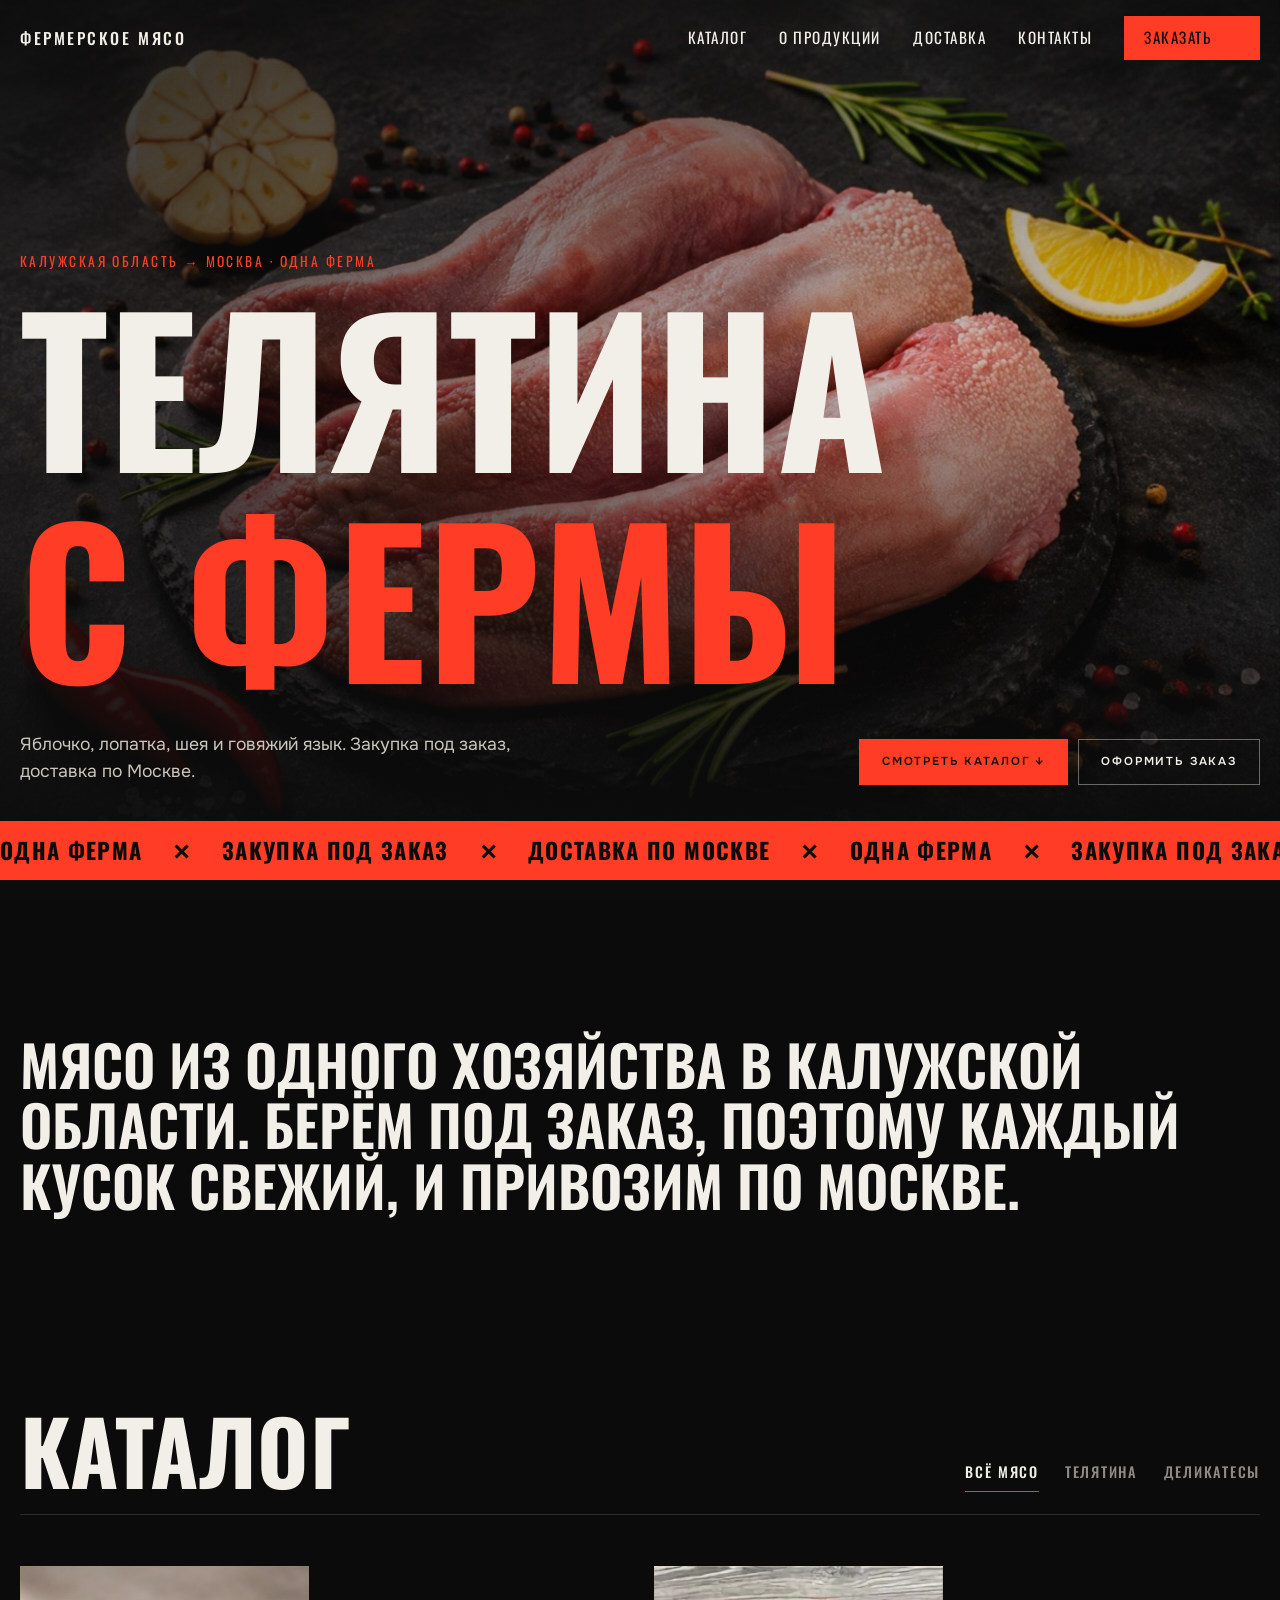
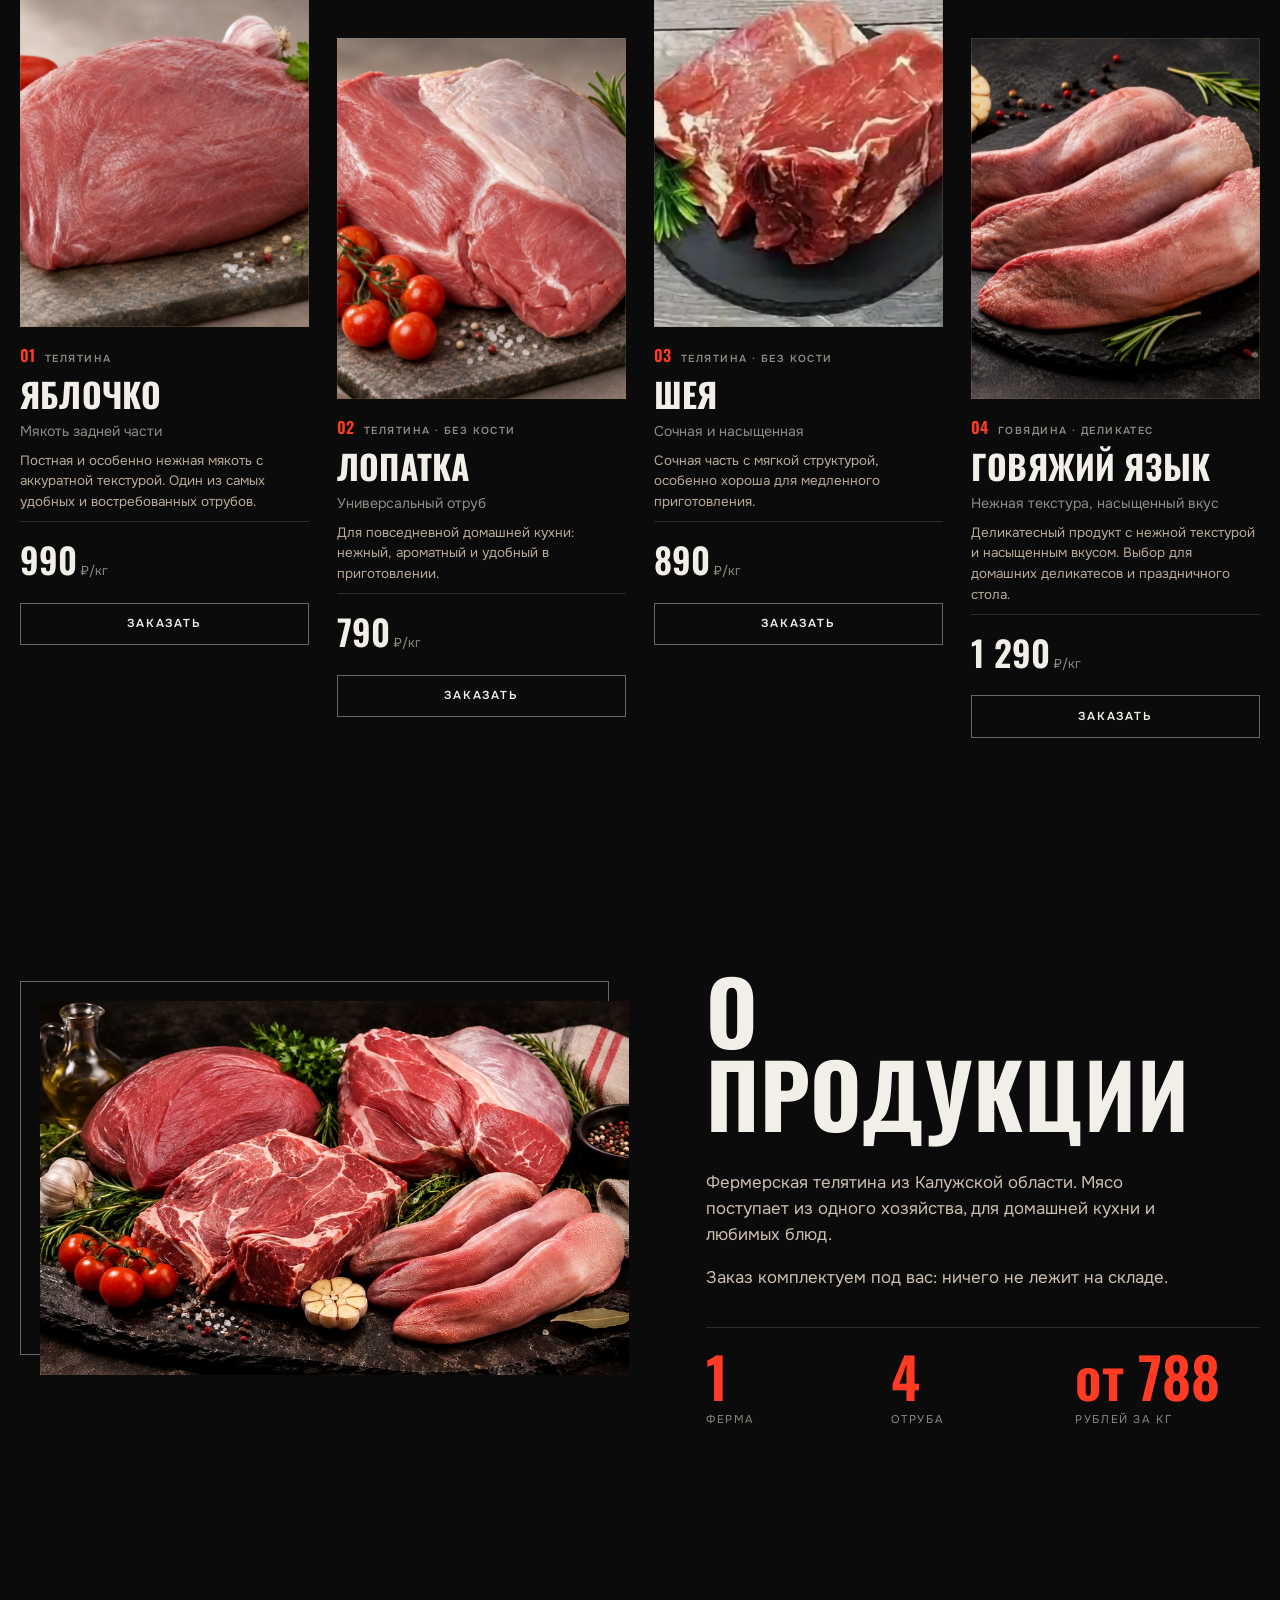
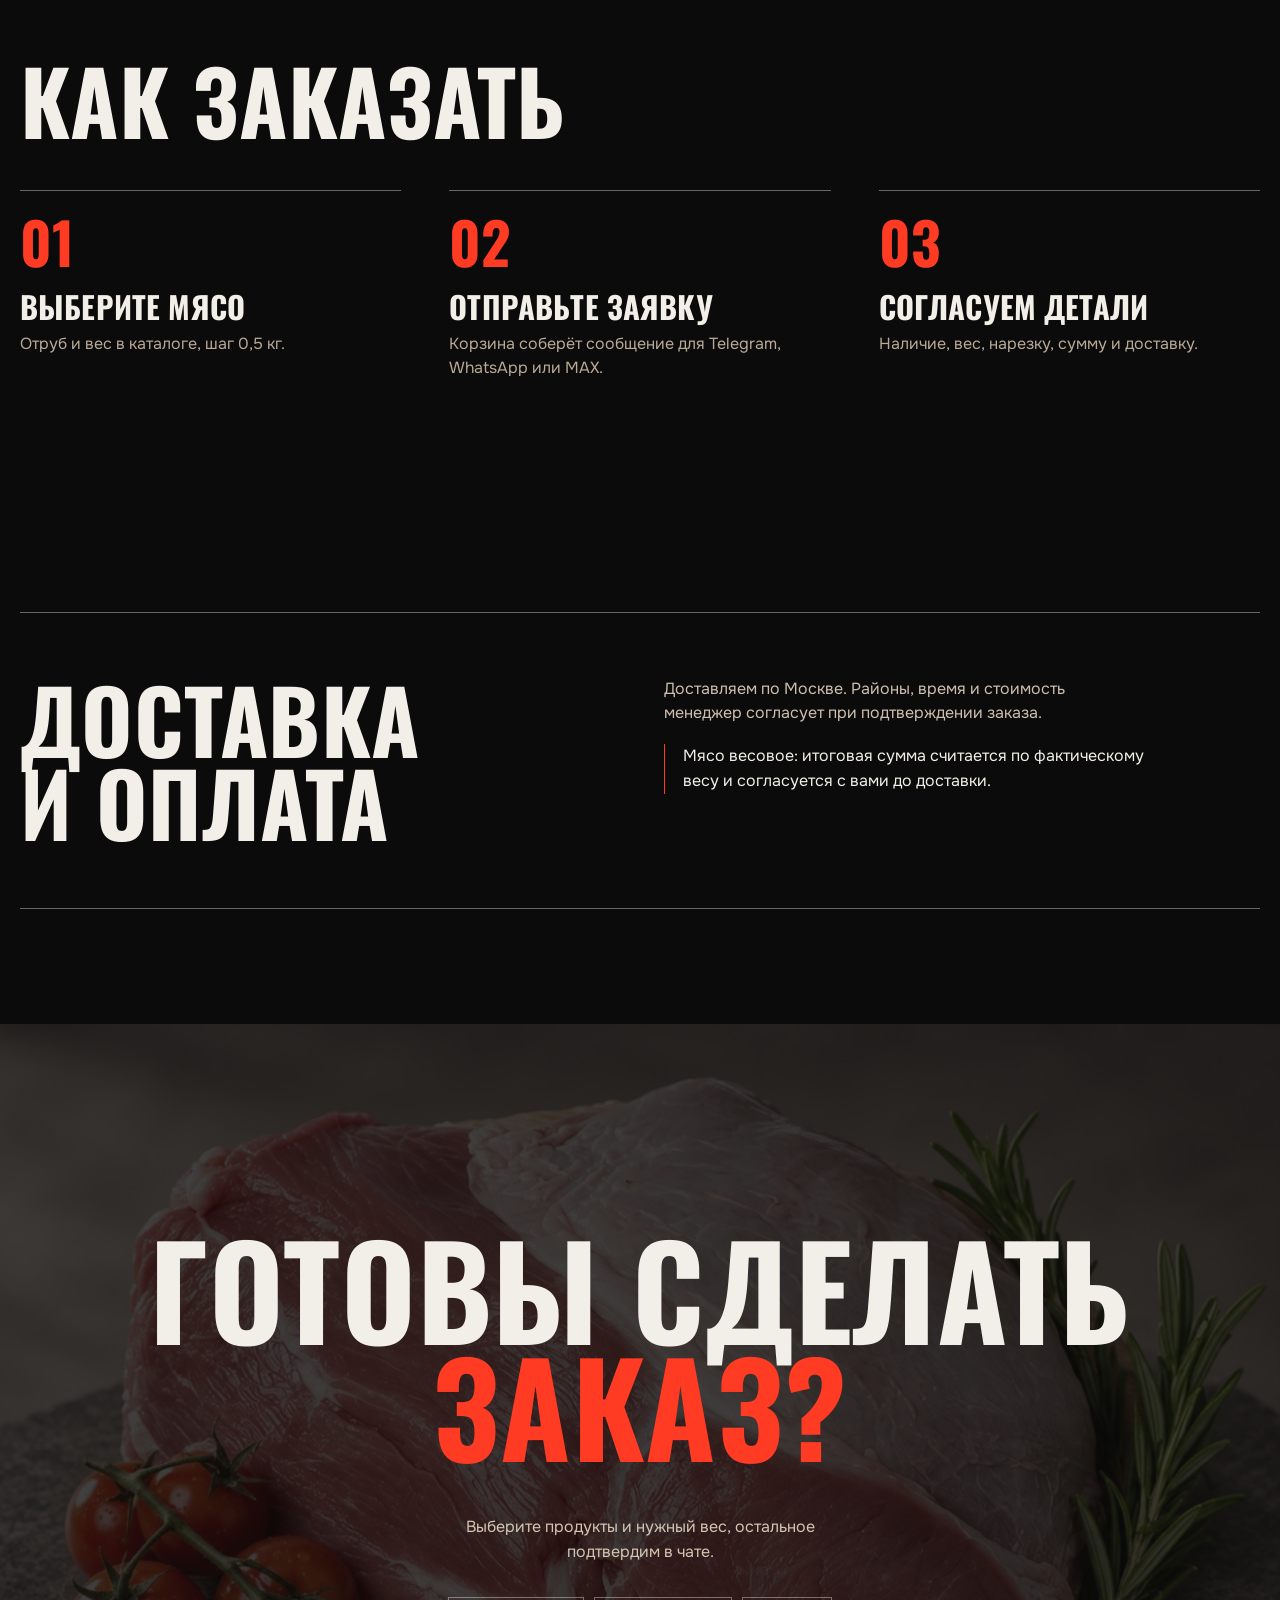
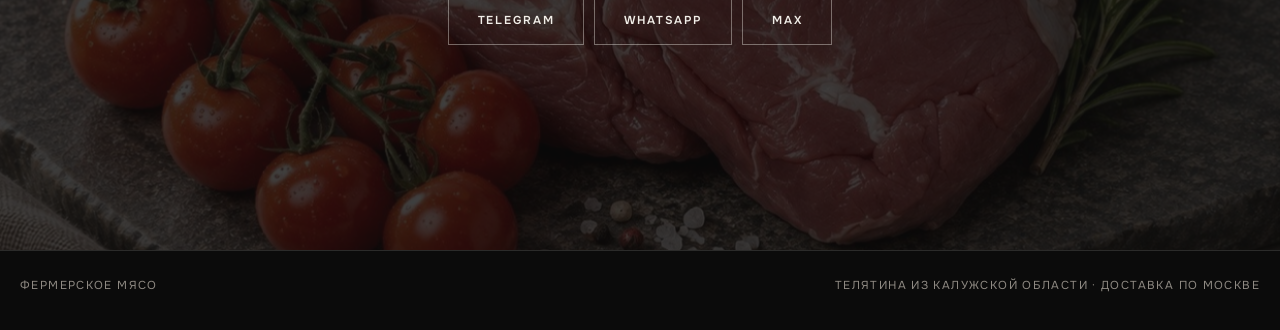
==== index.html @ eeb2ace5 "Сайт фермерской телятины: каталог, корзина, заказ в мессенджеры" ====
<!doctype html>
<html lang="ru">
<head>
<meta charset="utf-8">
<meta name="viewport" content="width=device-width,initial-scale=1,viewport-fit=cover">
<title>Фермерская телятина</title>
<meta name="description" content="Фермерская телятина из Калужской области с доставкой по Москве. Заказ в Telegram, WhatsApp и MAX.">
<link rel="preconnect" href="https://fonts.googleapis.com"><link rel="preconnect" href="https://fonts.gstatic.com" crossorigin>
<link href="https://fonts.googleapis.com/css2?family=Oswald:wght@500;600;700&family=Onest:wght@400;500;600&display=swap" rel="stylesheet">
<link rel="stylesheet" href="shop.css">
<link rel="stylesheet" href="p.css">
</head>
<body>
<header class="head"><div class="wrap head__in">
  <a href="#top" class="logo">Фермерское мясо</a>
  <nav class="nav"><a href="#catalog">Каталог</a><a href="#about">О продукции</a><a href="#delivery">Доставка</a><a href="#contacts">Контакты</a></nav>
  <button class="head__cta" data-open-cart>Заказать <span data-count>0</span></button>
  <button class="burger" data-burger aria-label="Меню"><i></i><i></i></button>
</div></header>

<main id="top">
<section class="hero">
  <div class="hero__bg"><img data-par=".12" src="img/yazyk.jpg" alt=""></div>
  <div class="wrap hero__in">
    <p class="kicker" data-reveal>Калужская область → Москва · Одна ферма</p>
    <h1><span class="l"><i>Телятина</i></span><span class="l red"><i>с фермы</i></span></h1>
    <div class="hero__row">
      <p class="lead" data-reveal style="--d:500ms">Яблочко, лопатка, шея и говяжий язык. Закупка под заказ, доставка по Москве.</p>
      <div class="hero__btns" data-reveal style="--d:650ms">
        <a class="btn" href="#catalog">Смотреть каталог ↓</a>
        <button class="btn btn--ghost" data-open-cart>Оформить заказ</button>
      </div>
    </div>
  </div>
  <div class="mq" aria-hidden="true"><div>
    <span>Одна ферма</span><span>✕</span><span>Закупка под заказ</span><span>✕</span><span>Доставка по Москве</span><span>✕</span>
    <span>Одна ферма</span><span>✕</span><span>Закупка под заказ</span><span>✕</span><span>Доставка по Москве</span><span>✕</span>
  </div></div>
</section>

<section class="intro"><div class="wrap">
  <p class="scrub">Мясо из одного хозяйства в Калужской области. Берём под заказ, поэтому каждый кусок свежий, и привозим по Москве.</p>
</div></section>

<section class="sec" id="catalog"><div class="wrap">
  <div class="sec__head" data-reveal><h2>Каталог</h2><div class="chips" id="filters"></div></div>
  <div class="grid" id="grid"></div>
</div></section>

<section class="sec about" id="about"><div class="wrap about__in">
  <figure class="about__img" data-reveal><img src="img/hero.jpg" alt="Яблочко, лопатка, шея и говяжий язык"></figure>
  <div class="about__txt" data-reveal style="--d:150ms">
    <h2>О продукции</h2>
    <p>Фермерская телятина из Калужской области. Мясо поступает из одного хозяйства, для домашней кухни и любимых блюд.</p>
    <p>Заказ комплектуем под вас: ничего не лежит на складе.</p>
    <ul class="facts">
      <li><b data-count-to="1">0</b>ферма</li>
      <li><b data-count-to="4">0</b>отруба</li>
      <li><b>от <i data-count-to="790">0</i></b>рублей за кг</li>
    </ul>
  </div>
</div></section>

<section class="sec" id="how"><div class="wrap">
  <h2 data-reveal>Как заказать</h2>
  <ol class="steps">
    <li data-reveal><b>01</b><h3>Выберите мясо</h3><p>Отруб и вес в каталоге, шаг 0,5 кг.</p></li>
    <li data-reveal style="--d:120ms"><b>02</b><h3>Отправьте заявку</h3><p>Корзина соберёт сообщение для Telegram, WhatsApp или MAX.</p></li>
    <li data-reveal style="--d:240ms"><b>03</b><h3>Согласуем детали</h3><p>Наличие, вес, нарезку, сумму и доставку.</p></li>
  </ol>
</div></section>

<section class="sec" id="delivery"><div class="wrap deliv" data-reveal>
  <h2>Доставка<br>и оплата</h2>
  <div>
    <p>Доставляем по Москве. Районы, время и стоимость менеджер согласует при подтверждении заказа.</p>
    <p class="deliv__note">Мясо весовое: итоговая сумма считается по фактическому весу и согласуется с вами до доставки.</p>
  </div>
</div></section>

<section class="cta" id="contacts">
  <div class="cta__bg"><img data-par=".08" src="img/lopatka.jpg" alt=""></div>
  <div class="wrap cta__in" data-reveal>
    <h2>Готовы сделать<br><em>заказ?</em></h2>
    <p>Выберите продукты и нужный вес, остальное подтвердим в чате.</p>
    <div class="cta__btns">
      <a class="send__b" data-link="tg" target="_blank" rel="noopener">Telegram</a>
      <a class="send__b" data-link="wa" target="_blank" rel="noopener">WhatsApp</a>
      <a class="send__b" data-link="max" target="_blank" rel="noopener">MAX</a>
    </div>
  </div>
</section>
</main>
<footer class="foot"><div class="wrap"><span>Фермерское мясо</span><span>Телятина из Калужской области · Доставка по Москве</span></div></footer>
<script src="shop.js"></script>
<script>
// слова текста вступления проявляются по мере прокрутки
const sc = document.querySelector('.scrub');
sc.innerHTML = sc.textContent.trim().split(/\s+/).map(w => `<span>${w}</span>`).join(' ');
const ws = [...sc.children];
function scrub() {
  const r = sc.getBoundingClientRect();
  const p = Math.min(1, Math.max(0, (innerHeight * .9 - r.top) / (r.height + innerHeight * .4)));
  ws.forEach((w, i) => w.style.opacity = (.25 + .75 * Math.min(1, Math.max(0, p * ws.length * 1.2 - i))).toFixed(2));
}
addEventListener('scroll', scrub, { passive: true }); scrub();
</script>
</body>
</html>
---- shop.css ----
/* Базовые стили: сброс, кнопки, корзина, окно фото, анимации появления. Цвета и формы задают варианты через переменные. */
*{box-sizing:border-box;margin:0;padding:0}
html{scroll-behavior:smooth;scroll-padding-top:84px;-webkit-text-size-adjust:100%}
body{background:var(--bg);color:var(--ink);font:400 16px/1.55 var(--font-b);-webkit-font-smoothing:antialiased;overflow-x:hidden}
body.lock{overflow:hidden}
img{display:block;max-width:100%}
a{color:inherit;text-decoration:none}
button{font:inherit;color:inherit;cursor:pointer;border:0;background:none}
ul,ol{list-style:none}
.wrap{width:min(1200px,100% - 32px);margin-inline:auto}

.btn{display:inline-flex;align-items:center;justify-content:center;gap:.6em;padding:.95em 1.5em;border-radius:var(--r-btn);background:var(--accent);color:var(--accent-ink);font-weight:700;letter-spacing:.01em;transition:transform .25s,box-shadow .3s,filter .25s}
.btn:hover{transform:translateY(-2px);box-shadow:0 10px 30px -8px var(--accent)}
.btn:active{transform:scale(.97)}
.btn--ghost{background:transparent;color:var(--ink);box-shadow:inset 0 0 0 1.5px var(--line-strong)}
.btn--ghost:hover{box-shadow:inset 0 0 0 1.5px var(--ink)}
.btn.bump{animation:bump .5s}
@keyframes bump{40%{transform:scale(1.12)}}
.x{width:40px;height:40px;border-radius:50%;background:var(--card);display:grid;place-items:center;transition:transform .3s}
.x:hover{transform:rotate(90deg)}

/* появление при прокрутке */
.js [data-reveal]{opacity:0;transform:translateY(32px);transition:opacity .9s cubic-bezier(.2,.7,.2,1) var(--d,0ms),transform .9s cubic-bezier(.2,.7,.2,1) var(--d,0ms)}
.js [data-reveal].in{opacity:1;transform:none}
[data-par]{transform:translate3d(0,var(--py,0),0);will-change:transform}

/* фильтры */
.chips{display:flex;gap:8px;flex-wrap:wrap}
.chip{padding:.6em 1.2em;border-radius:var(--r-btn);box-shadow:inset 0 0 0 1.5px var(--line-strong);font-weight:600;font-size:.92rem;transition:all .25s}
.chip:hover{box-shadow:inset 0 0 0 1.5px var(--ink)}
.chip.on{background:var(--ink);color:var(--bg);box-shadow:none}

/* карточка (общая основа) */
.card__img{display:block;position:relative;width:100%;overflow:hidden;perspective:800px}
.card__img img{width:100%;height:100%;object-fit:cover;aspect-ratio:1/1;transform:rotateX(var(--rx,0)) rotateY(var(--ry,0)) scale(1.001);transition:transform .5s cubic-bezier(.2,.7,.2,1)}
.card__img:hover img{transform:rotateX(var(--rx,0)) rotateY(var(--ry,0)) scale(1.07)}
.card__zoom{position:absolute;right:10px;bottom:10px;width:34px;height:34px;border-radius:50%;background:var(--bg);color:var(--ink);display:grid;place-items:center;font-style:normal;font-weight:700;opacity:0;transform:scale(.6);transition:all .3s}
.card__img:hover .card__zoom{opacity:1;transform:none}
@media(hover:none){.card__zoom{opacity:1;transform:none;width:30px;height:30px}}
.card__tag{font-size:.74rem;letter-spacing:.08em;text-transform:uppercase;color:var(--muted);font-weight:600}
.card__name{font-family:var(--font-d);line-height:1.1}
.card__sub{color:var(--muted);font-size:.92rem}
.card__foot{display:flex;align-items:center;justify-content:space-between;gap:8px;flex-wrap:wrap}
.card__price b{font-family:var(--font-d);font-size:1.7rem;font-weight:700}
.card__stock{font-size:.72rem;font-weight:700;padding:.3em .7em;border-radius:99px;background:var(--chip);color:var(--chip-ink);white-space:nowrap}
.card__act .btn{width:100%}
.uses{display:grid;grid-template-columns:1fr 1fr;gap:8px}
.uses li{padding:.7em .8em;border-radius:12px;background:var(--card);font-size:.85rem;line-height:1.3;box-shadow:inset 0 0 0 1px var(--line)}

/* степпер веса */
.step{display:inline-flex;align-items:center;justify-content:space-between;gap:6px;border-radius:var(--r-btn);background:var(--accent);color:var(--accent-ink);padding:4px;min-width:140px}
.card__act .step{display:flex;width:100%}
.step button{width:40px;height:40px;border-radius:50%;background:rgba(255,255,255,.18);font-size:1.3rem;font-weight:700;line-height:1;transition:transform .2s}
.step button:hover{transform:scale(1.1)}
.step span{font-weight:700;padding:0 6px;font-variant-numeric:tabular-nums;white-space:nowrap}

/* плавающая кнопка на телефоне */
.bar{position:fixed;left:0;right:0;bottom:0;z-index:40;padding:10px 16px calc(10px + env(safe-area-inset-bottom));transform:translateY(120%);transition:transform .5s cubic-bezier(.2,.7,.2,1);pointer-events:none;display:none}
.bar .btn{width:100%;justify-content:space-between;box-shadow:0 14px 40px -10px rgba(0,0,0,.5);pointer-events:auto}
.bar em{font-style:normal;opacity:.85}
.bar em[hidden]{display:none}
.bar .btn:has(em[hidden]){justify-content:center}
@media(max-width:820px){.bar{display:block;transform:none}body{padding-bottom:84px}}

/* корзина */
.drawer{position:fixed;inset:0;z-index:90;visibility:hidden}
.drawer.open{visibility:visible}
.drawer__bg,.lb__bg{position:absolute;inset:0;background:rgba(10,6,4,.6);backdrop-filter:blur(6px);opacity:0;transition:opacity .4s}
.open>.drawer__bg,.open>.lb__bg{opacity:1}
.drawer__panel{position:absolute;right:0;top:0;bottom:0;width:min(440px,100%);background:var(--panel);color:var(--panel-ink);display:flex;flex-direction:column;transform:translateX(100%);transition:transform .5s cubic-bezier(.2,.8,.2,1)}
.drawer.open .drawer__panel{transform:none}
.drawer__head{display:flex;justify-content:space-between;align-items:center;padding:20px 20px 12px}
.drawer__head h3{font-family:var(--font-d);font-size:1.5rem}
.drawer__list{flex:1;overflow:auto;padding:4px 20px;display:flex;flex-direction:column;gap:12px}
.drawer__empty{color:var(--muted);padding:24px 0}
.line{display:flex;align-items:center;gap:12px;padding:10px;border-radius:16px;background:var(--card)}
.line img{width:54px;height:54px;border-radius:12px;object-fit:cover}
.line__t{flex:1;min-width:0}.line__t b{display:block}.line__t small{color:var(--muted);font-size:.78rem}
.line .step{min-width:0;padding:3px}.line .step button{width:30px;height:30px;font-size:1.1rem}
.drawer__foot{padding:16px 20px calc(18px + env(safe-area-inset-bottom));display:grid;gap:10px;border-top:1px solid var(--line)}
.drawer__sum{display:flex;justify-content:space-between;align-items:baseline}
.drawer__sum b{font-family:var(--font-d);font-size:1.6rem}
.note{font-size:.78rem;color:var(--muted);line-height:1.4}
.drawer input,.drawer textarea{width:100%;padding:.8em 1em;border-radius:12px;border:1.5px solid var(--line-strong);background:transparent;color:inherit;font:inherit;resize:none}
.drawer input:focus,.drawer textarea:focus{outline:0;border-color:var(--accent)}
.send{display:grid;grid-template-columns:repeat(3,1fr);gap:8px}
.send__b{padding:.85em .4em;border-radius:14px;font-weight:700;color:#fff;transition:transform .2s,opacity .2s}
.send__b:hover:not(:disabled){transform:translateY(-2px)}
.send__b:disabled{opacity:.35;cursor:not-allowed}
.send__tg{background:#2a9bd8}.send__wa{background:#22b455}.send__mx{background:linear-gradient(120deg,#4a5cff,#a23cff)}
@media(max-width:820px){
  .drawer__panel{top:auto;width:100%;max-height:92dvh;border-radius:24px 24px 0 0;transform:translateY(100%)}
  .drawer.open .drawer__panel{transform:none}
}

/* окно с фото и описанием */
.lb{position:fixed;inset:0;z-index:95;visibility:hidden;display:grid;place-items:center;padding:16px}
.lb.open{visibility:visible}
.lb__box{position:relative;width:min(900px,100%);max-height:94dvh;overflow:auto;background:var(--panel);color:var(--panel-ink);border-radius:var(--r-card);display:grid;grid-template-columns:1.1fr 1fr;transform:translateY(30px) scale(.96);opacity:0;transition:all .5s cubic-bezier(.2,.8,.2,1)}
.lb.open .lb__box{transform:none;opacity:1}
.lb__box>img{width:100%;height:100%;object-fit:cover;min-height:280px}
.lb__info{padding:28px;display:grid;gap:12px;align-content:start}
.lb__info .card__name{font-size:2rem}
.lb__h{font-weight:700;margin-top:4px}
.lb__x{position:absolute;right:12px;top:12px;z-index:2;background:var(--panel)}
@media(max-width:720px){.lb{align-items:end;padding:0}.lb__box{grid-template-columns:1fr;border-radius:24px 24px 0 0;max-height:92dvh}.lb__box>img{height:240px}.lb__info{padding:20px}}

/* полёт в корзину и подсказка */
.fly{position:fixed;z-index:99;width:48px;height:48px;border-radius:50%;background:var(--accent);pointer-events:none;box-shadow:0 0 0 6px color-mix(in srgb,var(--accent) 30%,transparent)}
.toast{position:fixed;left:50%;bottom:90px;z-index:99;transform:translate(-50%,30px);background:var(--ink);color:var(--bg);padding:.8em 1.2em;border-radius:14px;font-size:.9rem;opacity:0;pointer-events:none;transition:all .4s;max-width:calc(100% - 32px);text-align:center}
.toast.on{opacity:1;transform:translate(-50%,0)}

/* счётчик в шапке */
[data-count]{min-width:1.5em;height:1.5em;padding:0 .35em;border-radius:99px;background:var(--accent);color:var(--accent-ink);display:inline-grid;place-items:center;font-size:.75rem;font-weight:700;transform:scale(0);transition:transform .35s cubic-bezier(.3,1.6,.5,1)}
[data-count].has{transform:scale(1)}

@media(prefers-reduced-motion:reduce){*{animation:none!important;transition-duration:.01ms!important}.js [data-reveal]{opacity:1;transform:none}html{scroll-behavior:auto}}

.card__n{display:none}
---- p.css ----
/* Бутик-мясная: глубокий бордо, кость, латунные линии. Острые углы, тонкие линии, крупная антиква. */
/* Плакатный бутик: тёмный, огненно-красный акцент, Oswald, тонкие линии, острые углы. */
:root{
  --bg:#0b0b0b;--bg2:#151515;--ink:#f2efe9;--muted:#8f8a83;--gold:#ff3b24;
  --accent:#ff3b24;--accent-ink:#0b0b0b;--card:#151515;
  --line:rgba(242,239,233,.14);--line-strong:rgba(242,239,233,.4);
  --chip:transparent;--chip-ink:#ff3b24;--panel:#121212;--panel-ink:#f2efe9;
  --font-d:'Oswald','Impact',sans-serif;--font-b:'Onest',system-ui,sans-serif;
  --r-btn:0;--r-card:0;
}
body{font-weight:400}
body::after{content:"";position:fixed;inset:0;z-index:60;pointer-events:none;opacity:.07;mix-blend-mode:overlay;background-image:url("data:image/svg+xml,%3Csvg xmlns='http://www.w3.org/2000/svg' width='180' height='180'%3E%3Cfilter id='n'%3E%3CfeTurbulence type='fractalNoise' baseFrequency='.85' numOctaves='2' stitchTiles='stitch'/%3E%3C/filter%3E%3Crect width='180' height='180' filter='url(%23n)'/%3E%3C/svg%3E")}
h1,h2,h3{font-family:var(--font-d);font-weight:700;line-height:.95;letter-spacing:.005em;text-transform:uppercase;text-wrap:balance}
h2{font-size:clamp(2.6rem,7vw,5.5rem);margin-bottom:.4em}
h2 em{font-style:normal;color:var(--accent)}
.wrap{width:min(1240px,100% - 40px)}

.btn{border-radius:0;text-transform:uppercase;letter-spacing:.16em;font-size:.72rem;font-weight:600;padding:1.25em 2em;transition:background .35s,color .35s,box-shadow .35s}
.btn:hover{transform:none;box-shadow:none;background:var(--ink)}
.btn--ghost{color:var(--ink);box-shadow:inset 0 0 0 1px var(--line-strong)}
.btn--ghost:hover{background:var(--ink);color:var(--bg);box-shadow:inset 0 0 0 1px var(--ink)}

/* шапка */
.head{position:fixed;top:0;left:0;right:0;z-index:50;transition:background .4s,border-color .4s;border-bottom:1px solid transparent}
.scrolled .head{background:rgba(11,11,11,.86);backdrop-filter:blur(14px);border-color:var(--line)}
.head__in{display:flex;align-items:center;gap:32px;height:76px}
.logo{font-family:var(--font-d);font-size:1rem;font-weight:500;letter-spacing:.16em;text-transform:uppercase;margin-right:auto}
.nav{display:flex;gap:32px;font-family:var(--font-d);font-size:.95rem;text-transform:uppercase;letter-spacing:.1em}
.nav a{transition:color .25s}.nav a:hover{color:var(--accent)}
.head__cta{font-family:var(--font-d);font-size:.95rem;text-transform:uppercase;letter-spacing:.1em;padding:.7em 1.3em;background:var(--accent);color:var(--accent-ink);display:flex;gap:10px;align-items:center}
.head__cta [data-count]{background:var(--accent-ink);color:var(--ink)}
.burger{display:none;width:44px;height:44px;position:relative}
.burger i{position:absolute;left:10px;right:10px;height:1px;background:var(--ink);transition:.35s}
.burger i:first-child{top:18px}.burger i:last-child{top:26px}
.menu .burger i:first-child{top:22px;transform:rotate(45deg)}.menu .burger i:last-child{top:22px;transform:rotate(-45deg)}

/* первый экран */
.hero{position:relative;min-height:min(100svh,880px);display:flex;flex-direction:column;justify-content:flex-end;overflow:hidden;padding-top:90px}
.hero__bg{position:absolute;inset:0}
.hero__bg img{width:100%;height:100%;object-fit:cover;filter:saturate(1.12) contrast(1.05);animation:zoom 22s ease-in-out infinite alternate}
@keyframes zoom{to{transform:scale(1.1)}}
.hero__bg::after{content:"";position:absolute;inset:0;background:linear-gradient(180deg,rgba(11,11,11,.6),rgba(11,11,11,.2) 40%,#0b0b0b 98%),linear-gradient(90deg,rgba(11,11,11,.7),transparent 70%)}
.hero__in{position:relative;padding-bottom:36px}
.kicker{font-family:var(--font-d);text-transform:uppercase;letter-spacing:.18em;font-size:.85rem;color:var(--accent);margin-bottom:10px}
.hero h1{font-size:clamp(3.8rem,15.5vw,13.5rem);line-height:.88;margin-bottom:.14em}
.l{display:block;overflow:hidden;line-height:1.02;padding-bottom:.04em}
.l i{display:block;font-style:normal;transform:translateY(105%);animation:up 1.1s cubic-bezier(.2,.8,.1,1) .2s forwards}
.l.red{color:var(--accent)}.l.red i{animation-delay:.38s}
@keyframes up{to{transform:none}}
.hero__row{display:flex;justify-content:space-between;align-items:flex-end;gap:24px;flex-wrap:wrap}
.hero__row .lead{margin:0;color:#c9c4bb;font-size:1.1rem;max-width:30em}
.hero__btns{display:flex;gap:10px;flex-wrap:wrap}
.mq{position:relative;overflow:hidden;background:var(--accent);color:#0b0b0b;padding:12px 0}
.mq div{display:flex;gap:30px;width:max-content;animation:mq 22s linear infinite;font-family:var(--font-d);font-weight:700;font-size:1.4rem;letter-spacing:.06em;text-transform:uppercase;white-space:nowrap}
@keyframes mq{to{transform:translateX(-50%)}}

/* вступление */
.intro{padding:clamp(80px,12vw,170px) 0 clamp(40px,6vw,80px)}
.scrub{font-family:var(--font-d);font-weight:600;text-transform:uppercase;font-size:clamp(1.8rem,4.4vw,3.8rem);line-height:1.08;max-width:22em;text-wrap:balance}
.scrub span{transition:opacity .25s}

.sec{padding:clamp(60px,9vw,130px) 0}
.sec__head{display:flex;justify-content:space-between;align-items:end;gap:16px;flex-wrap:wrap;padding-bottom:22px;margin-bottom:clamp(28px,4vw,56px);border-bottom:1px solid var(--line)}
.sec__head h2{margin:0}
.chips{gap:0}
.chip{box-shadow:none;border-radius:0;padding:.5em 0;margin-left:26px;font-family:var(--font-d);font-size:.9rem;text-transform:uppercase;letter-spacing:.12em;font-weight:500;color:var(--muted);border-bottom:1px solid transparent}
.chip:hover{box-shadow:none;color:var(--ink)}
.chip.on{background:none;color:var(--ink);border-bottom-color:var(--gold)}

/* каталог */
.grid{display:grid;grid-template-columns:repeat(2,1fr);gap:28px 14px}
.card{background:none;display:flex;flex-direction:column}
.card:nth-child(even){margin-top:36px}
.card__img{aspect-ratio:4/5;background:var(--bg2)}
.card__img img{aspect-ratio:auto;height:100%;filter:saturate(.92) contrast(1.04);transition:transform 1.4s cubic-bezier(.2,.7,.2,1)}
.card__img:hover img{transform:scale(1.06)}
.card__img::after{content:"";position:absolute;inset:0;box-shadow:inset 0 0 0 1px rgba(183,154,104,.18);pointer-events:none}
.js .card[data-reveal] .card__img{clip-path:inset(0 0 100% 0);transition:clip-path 1.3s cubic-bezier(.7,0,.2,1) calc(var(--d,0ms) + 250ms)}
.js .card[data-reveal].in .card__img{clip-path:inset(0)}
.card__zoom{border-radius:0;background:var(--ink);color:var(--bg)}
.card__body{padding:16px 0 0;display:grid;gap:8px;flex:1;align-content:start}
.card__top{display:flex;gap:10px;align-items:baseline;color:var(--gold)}
.card__n{display:inline;font-family:var(--font-d);font-style:normal;font-size:1rem;font-weight:600}
.card__tag{font-size:.64rem;letter-spacing:.14em;color:var(--muted)}
.card__name{font-size:clamp(1.6rem,2.8vw,2.1rem)}
.card__sub{display:none}
.card__desc{display:none}
.card__foot{padding-top:10px;border-top:1px solid var(--line)}
.card__price b{font-family:var(--font-d);font-size:2.2rem;font-weight:600;color:var(--ink);font-variant-numeric:lining-nums}
.card__price{color:var(--muted);font-size:.8rem}
.card__stock{display:none}
.card__act{margin-top:8px}
.card__act .btn{background:transparent;color:var(--ink);box-shadow:inset 0 0 0 1px var(--line-strong);padding:1.05em}
.card__act .btn:hover{background:var(--ink);color:var(--bg)}
.step{background:transparent;color:var(--ink);box-shadow:inset 0 0 0 1px var(--line-strong);border-radius:0;padding:0}
.step button{border-radius:0;background:none;width:44px;height:44px;font-size:1.2rem}
.step button:hover{background:rgba(234,223,206,.1);transform:none}
.step span{font-size:.85rem;letter-spacing:.04em}
@media(min-width:641px){.card__sub{display:block;font-size:.88rem}}
@media(min-width:1000px){
  .grid{grid-template-columns:repeat(4,1fr);gap:0 28px}
  .card:nth-child(even){margin-top:72px}
  .card__desc{display:block;color:#b9a996;font-size:.84rem;line-height:1.55}
}

/* о продукции */
.about__in{display:grid;grid-template-columns:1.1fr 1fr;gap:clamp(32px,6vw,96px);align-items:center}
.about__img{position:relative;margin:0 0 20px 20px}
.about__img::before{content:"";position:absolute;inset:-20px 20px 20px -20px;border:1px solid var(--line-strong)}
.about__img img{position:relative;width:100%;filter:saturate(.92) contrast(1.05)}
.about__txt p{color:#cdbfae;font-size:1.05rem;max-width:30em;margin-bottom:1em}
.facts{display:grid;grid-template-columns:repeat(3,1fr);margin-top:36px;border-top:1px solid var(--line)}
.facts li{padding:20px 12px 0 0;font-size:.7rem;text-transform:uppercase;letter-spacing:.14em;color:var(--muted)}
.facts b{display:block;font-family:var(--font-d);font-size:clamp(2.4rem,4.4vw,3.6rem);font-weight:600;color:var(--accent);line-height:1;letter-spacing:0;text-transform:none;margin-bottom:6px}
.facts i{font-style:normal}

/* как заказать */
.steps{display:grid;grid-template-columns:repeat(3,1fr);gap:0 48px;margin-top:clamp(24px,4vw,48px)}
.steps li{padding-top:22px;border-top:1px solid var(--line-strong)}
.steps b{display:block;font-family:var(--font-d);font-weight:700;font-size:3.6rem;line-height:1;color:var(--accent);margin-bottom:22px}
.steps h3{font-size:clamp(1.6rem,2.4vw,2rem);margin-bottom:10px}
.steps p{color:#b9a996;max-width:22em}

.deliv{display:grid;grid-template-columns:1fr 1fr;gap:48px;padding:clamp(28px,5vw,64px) 0;border-block:1px solid var(--line-strong);align-items:start}
.deliv h2{margin:0}
.deliv p{color:#cdbfae;max-width:30em}
.deliv__note{margin-top:18px;padding-left:18px;border-left:1px solid var(--gold);color:var(--ink)!important}

/* финал */
.cta{position:relative;overflow:hidden;padding:clamp(100px,16vw,220px) 0;text-align:center}
.cta__bg{position:absolute;inset:0}
.cta__bg img{width:100%;height:120%;object-fit:cover;filter:saturate(.8)}
.cta__bg::after{content:"";position:absolute;inset:0;background:rgba(11,11,11,.78)}
.cta__in{position:relative}
.cta h2{font-size:clamp(3rem,10vw,9rem);line-height:.92}
.cta p{color:#d3c5b3;margin:0 auto 32px;max-width:26em}
.cta__btns,.send{gap:10px}
.cta__btns{display:flex;justify-content:center;gap:10px;flex-wrap:wrap}
.send__b{border-radius:0;background:transparent;color:var(--ink);box-shadow:inset 0 0 0 1px var(--line-strong);text-transform:uppercase;letter-spacing:.16em;font-size:.72rem;font-weight:600;transition:background .3s,color .3s}
.send__tg,.send__wa,.send__mx{background:transparent}
.send__b:hover:not(:disabled){background:var(--ink);color:var(--bg);transform:none}
.cta__btns .send__b{padding:1.3em 2.6em;display:inline-block}
.foot{border-top:1px solid var(--line);padding:26px 0 36px;font-size:.72rem;letter-spacing:.12em;text-transform:uppercase;color:var(--muted)}
.foot .wrap{display:flex;justify-content:space-between;gap:12px;flex-wrap:wrap}

/* корзина и окно товара в том же языке */
.drawer__panel,.lb__box{border-radius:0;box-shadow:-30px 0 80px rgba(0,0,0,.5)}
.drawer__head h3{font-size:1.8rem}
.drawer__sum b{font-weight:500;font-size:2rem}
.line{border-radius:0;background:transparent;border-bottom:1px solid var(--line);padding:12px 0}
.line img{border-radius:0}
.line .step button{width:34px;height:34px}
.drawer input,.drawer textarea{border-radius:0;border-color:var(--line-strong)}
.drawer input:focus,.drawer textarea:focus{border-color:var(--ink)}
.x{border-radius:0;background:transparent;box-shadow:inset 0 0 0 1px var(--line-strong)}
.uses li{border-radius:0;background:transparent;box-shadow:inset 0 0 0 1px var(--line)}
.lb__info .card__name{font-size:2.4rem}
.toast{border-radius:0;background:var(--ink);color:var(--bg)}
.fly{border-radius:0}
:focus-visible{outline:1px solid var(--gold);outline-offset:3px}

@media(max-width:900px){
  .head__in{height:64px}
  .nav{position:fixed;inset:0;z-index:-1;flex-direction:column;justify-content:center;gap:6px;padding:80px 24px 24px;background:var(--bg);transform:translateY(-100%);transition:transform .7s cubic-bezier(.7,0,.2,1)}
  .nav a{font-size:2.4rem;letter-spacing:.02em;color:var(--ink);padding:8px 0;border-bottom:1px solid var(--line)}
  .menu .nav{transform:none}
  .burger{display:block}.head__cta{display:none}
  .hero{padding-top:80px}
  .hero__in{padding-bottom:96px}
    .about__in,.steps,.deliv{grid-template-columns:1fr}
  .steps{gap:32px}
  .deliv{gap:24px}
  .about__img{margin:0 0 20px 16px}
  .drawer__panel{border-radius:0}.lb__box{border-radius:0}
}
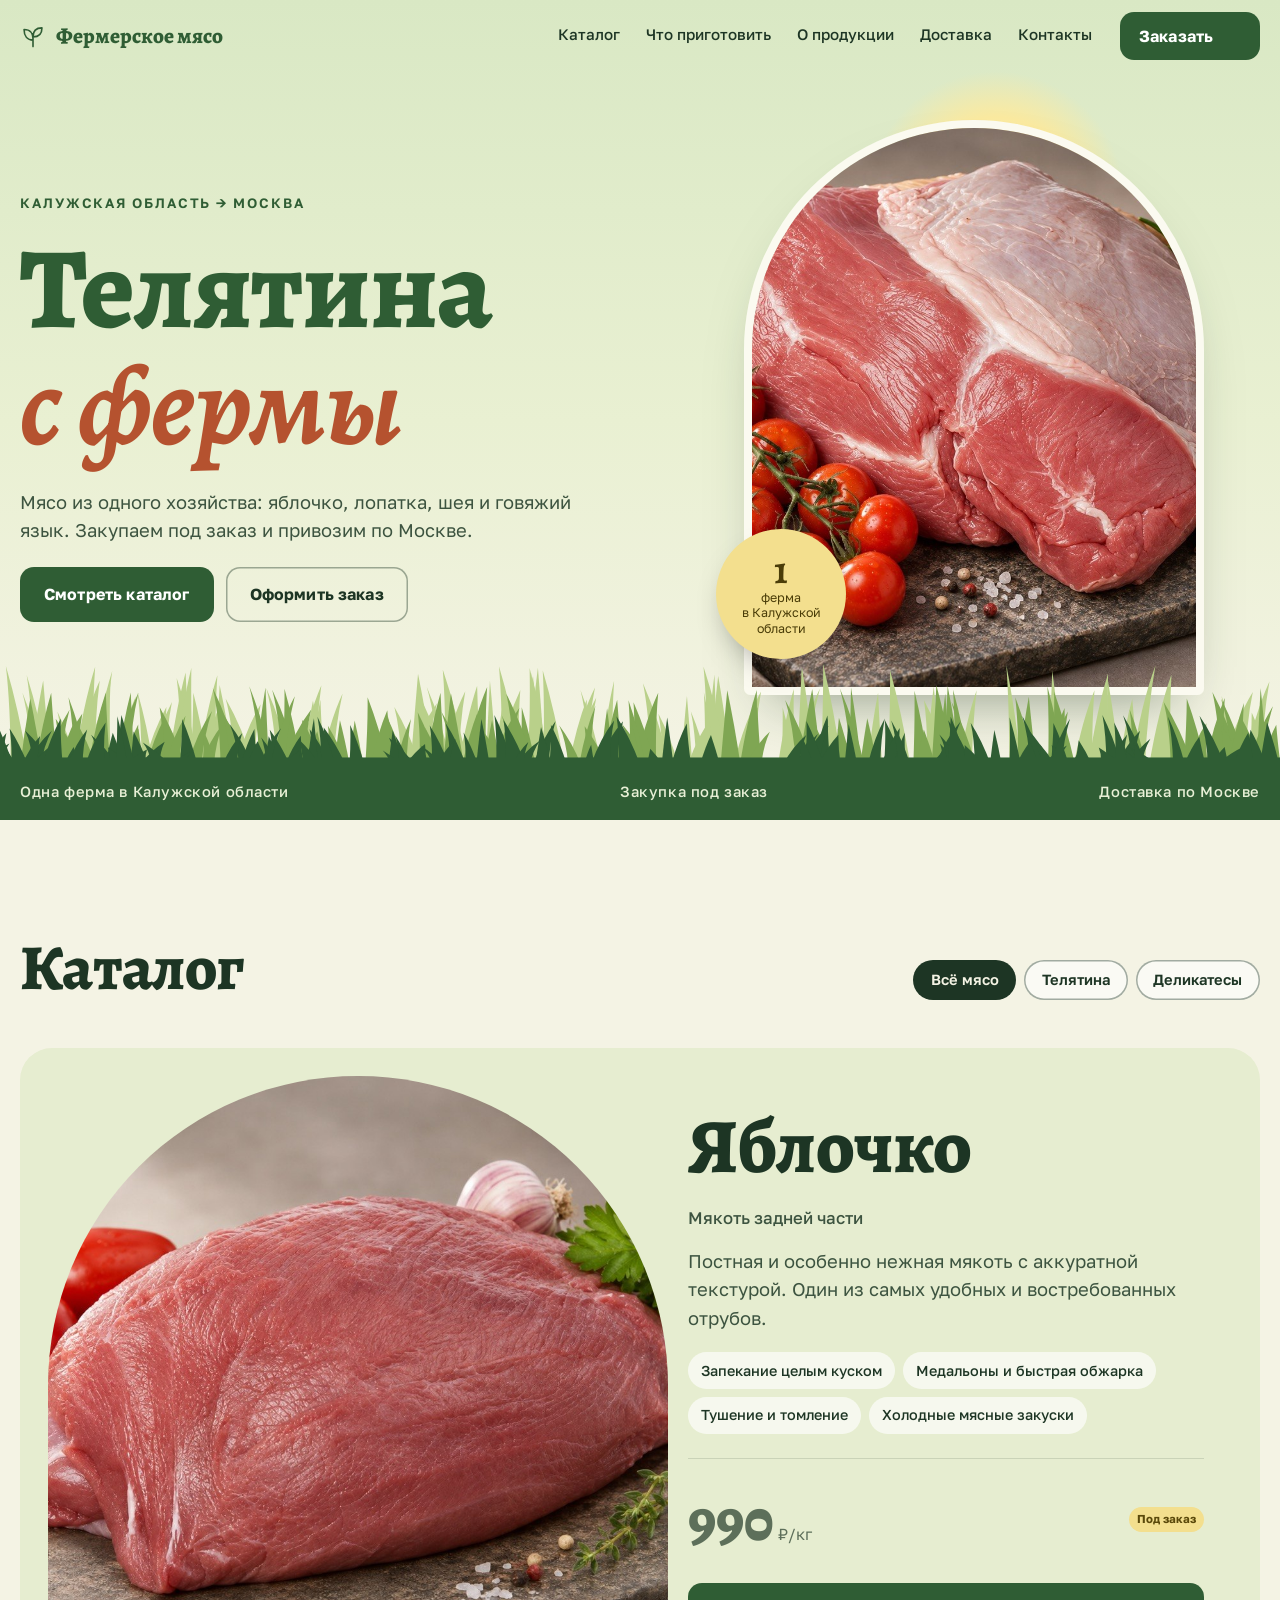
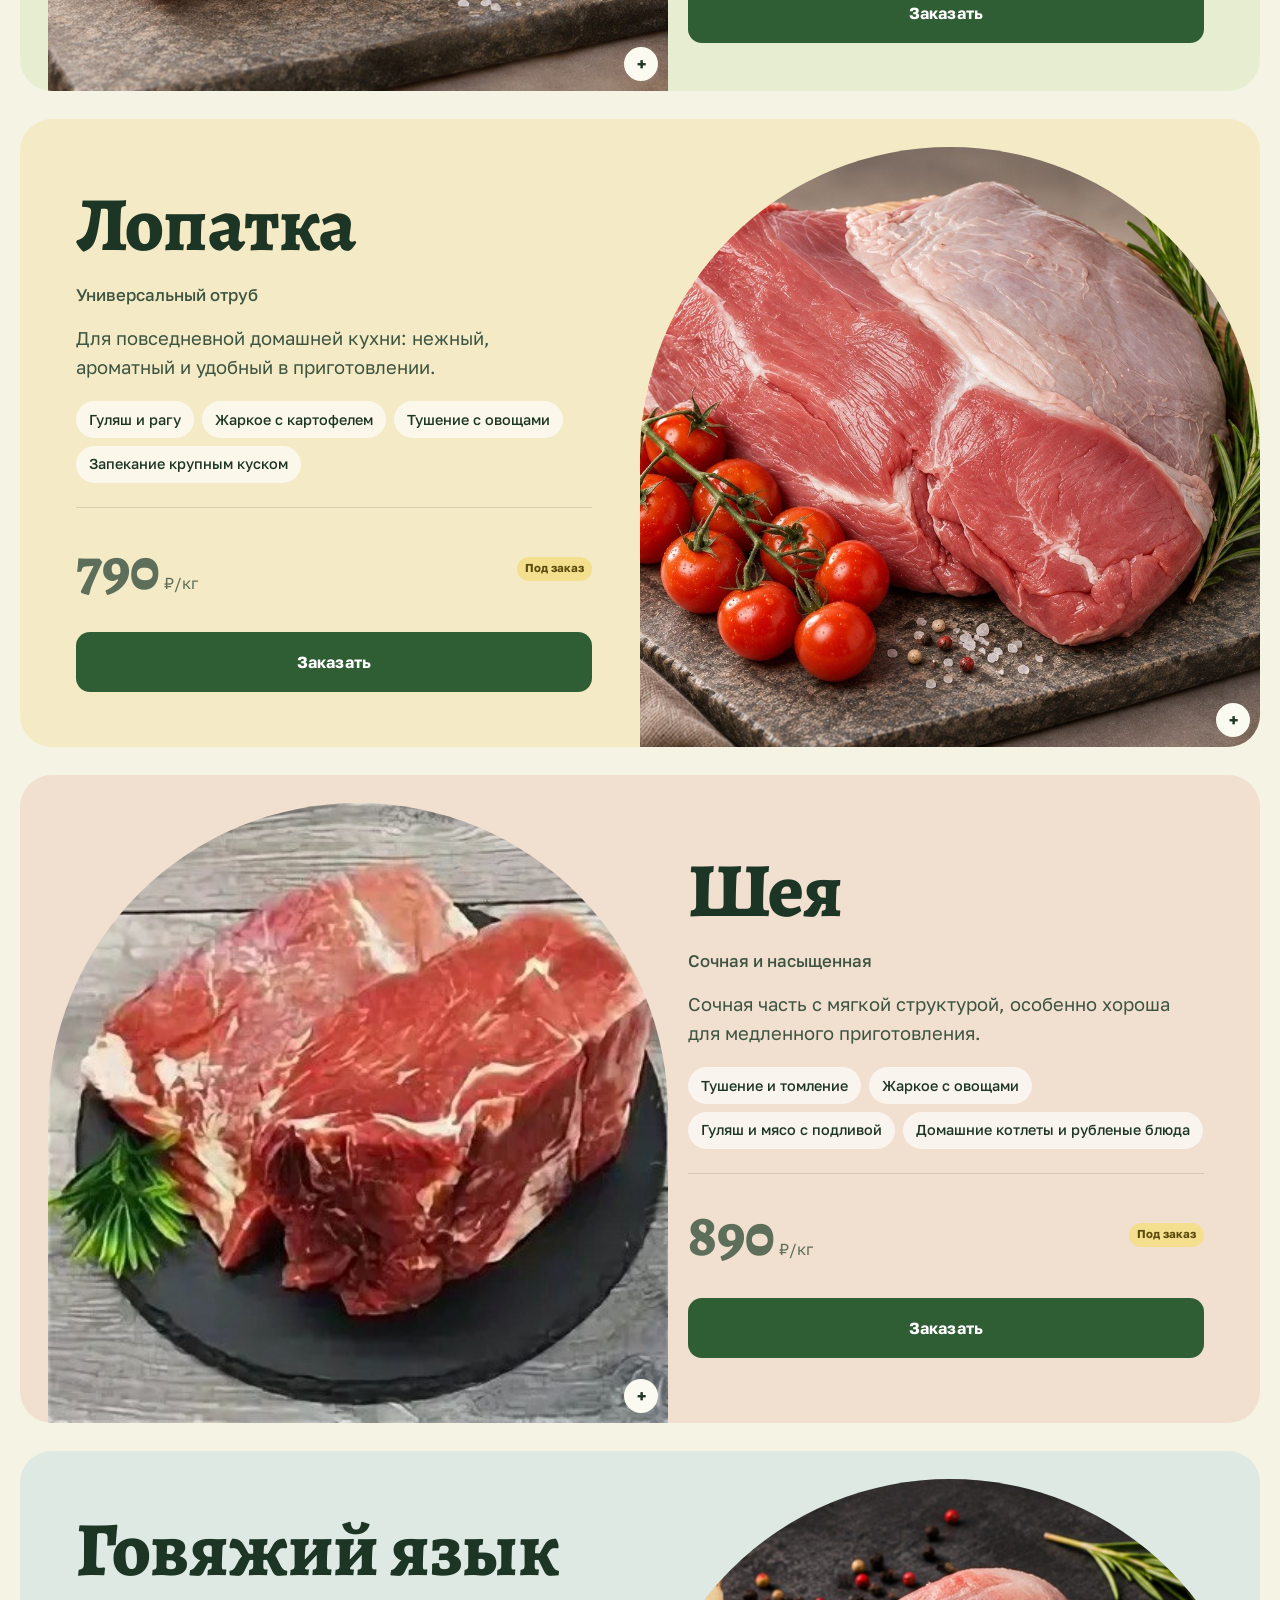
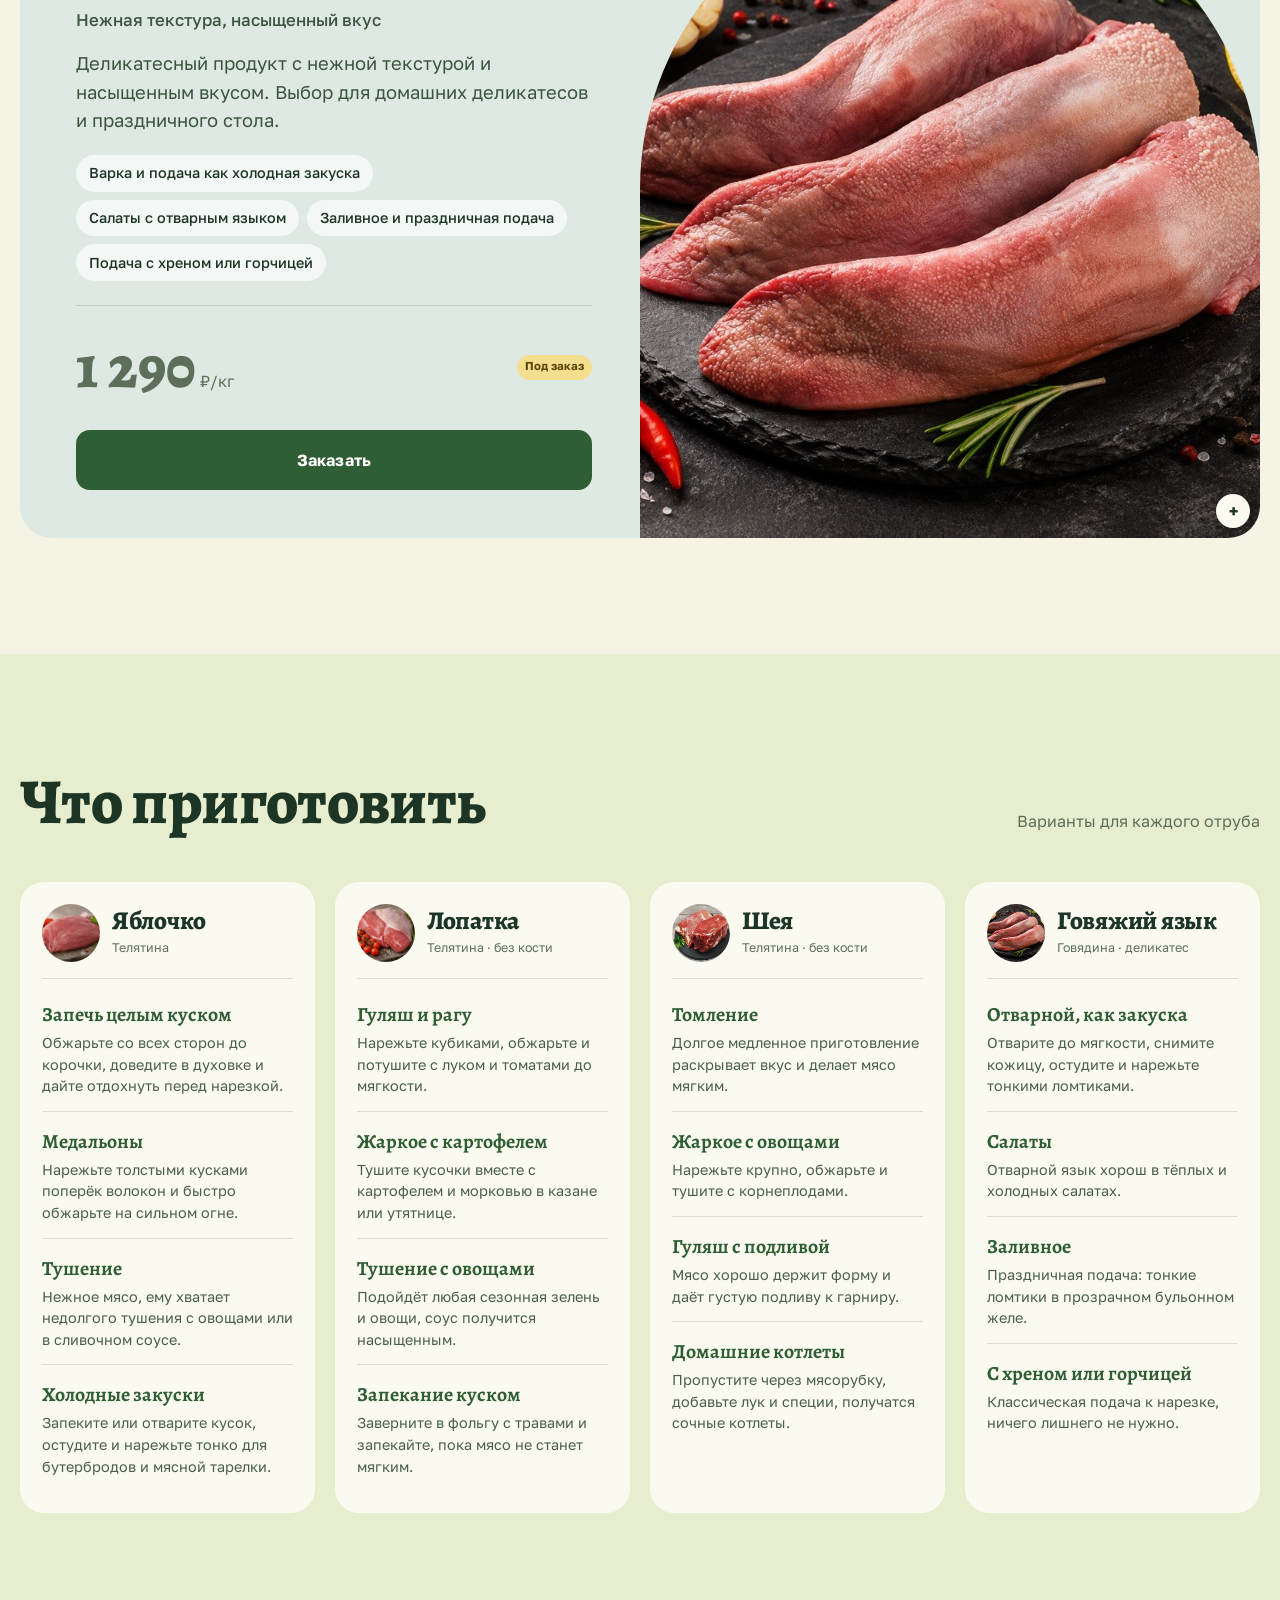
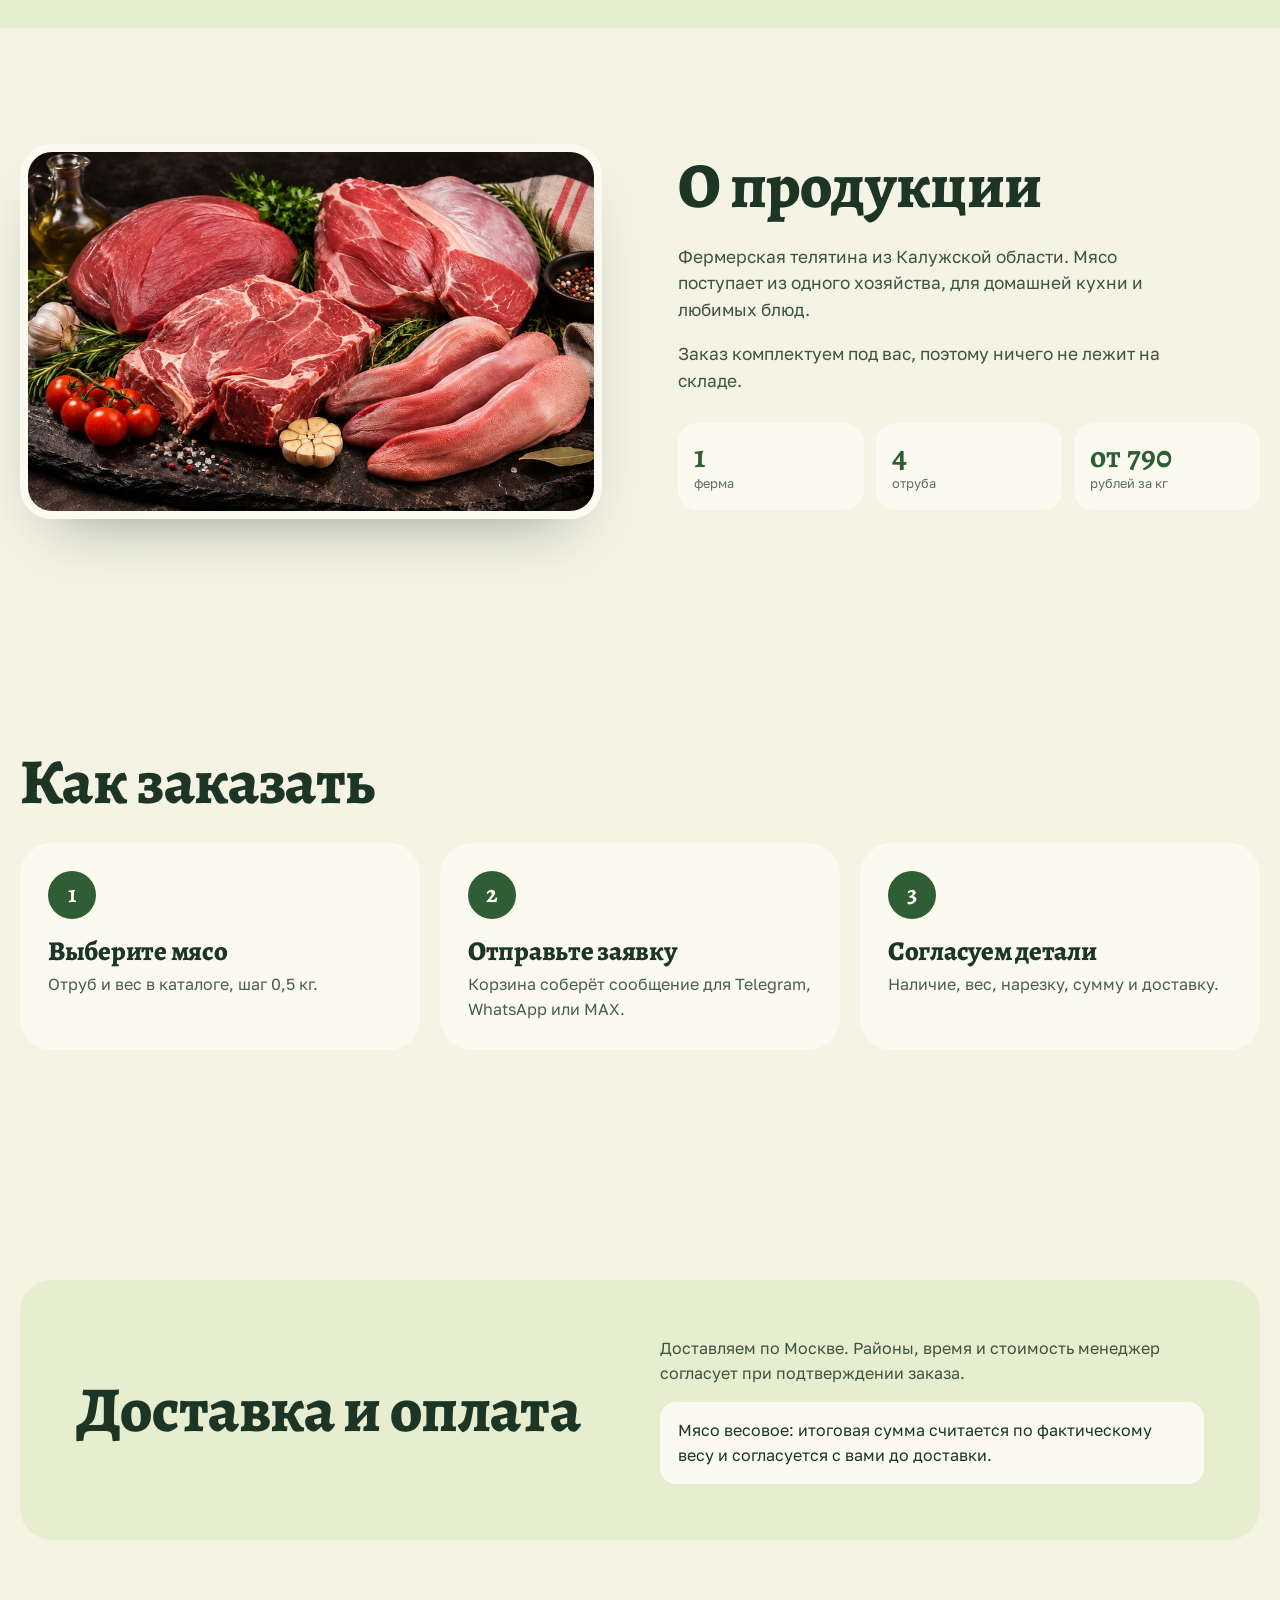
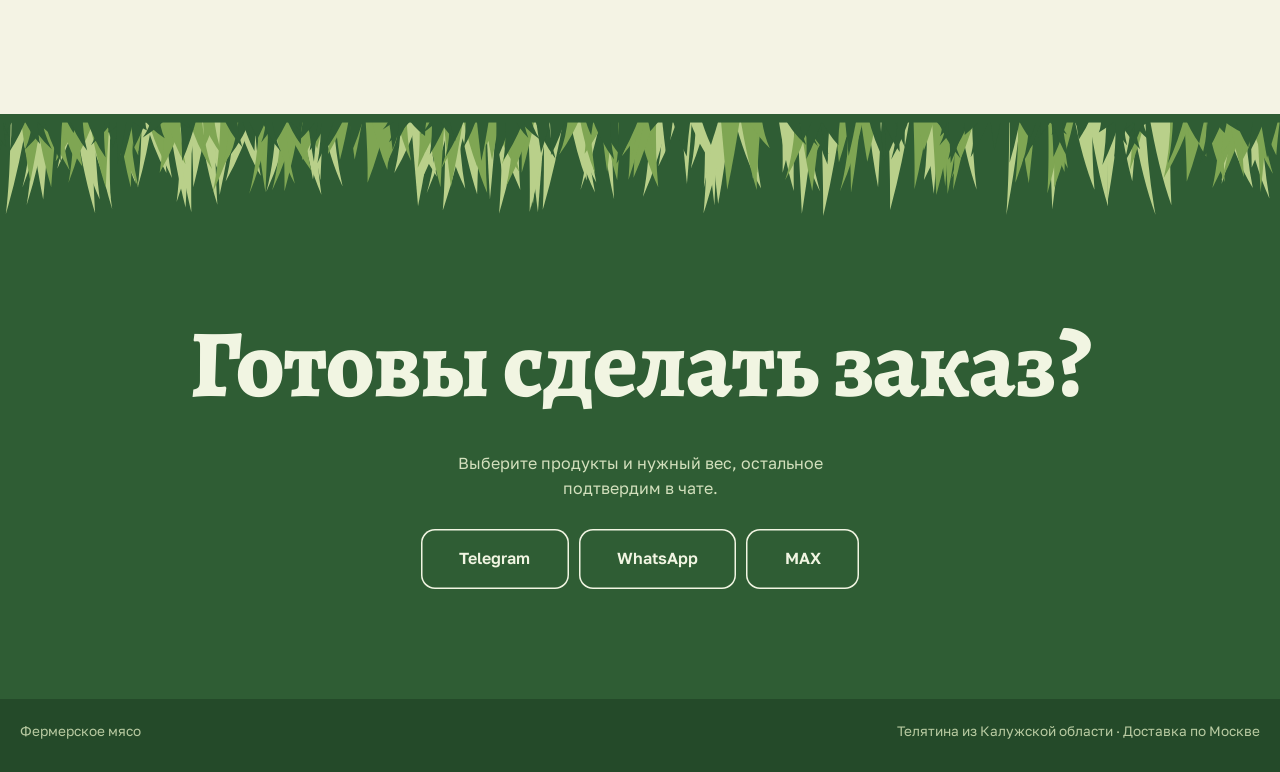
==== commit f6893b47: "Светлая версия «Луг»: крупные карточки, раздел «Что приготовить»; тёмная осталась в dark.html" ====
--- a/index.html
+++ b/index.html
@@ -6,40 +6,43 @@
 <title>Фермерская телятина</title>
 <meta name="description" content="Фермерская телятина из Калужской области с доставкой по Москве. Заказ в Telegram, WhatsApp и MAX.">
 <link rel="preconnect" href="https://fonts.googleapis.com"><link rel="preconnect" href="https://fonts.gstatic.com" crossorigin>
-<link href="https://fonts.googleapis.com/css2?family=Oswald:wght@500;600;700&family=Onest:wght@400;500;600&display=swap" rel="stylesheet">
+<link href="https://fonts.googleapis.com/css2?family=Alegreya:ital,wght@0,500;0,700;0,800;1,500;1,700&family=Golos+Text:wght@400;500;600&display=swap" rel="stylesheet">
 <link rel="stylesheet" href="shop.css">
-<link rel="stylesheet" href="p.css">
+<link rel="stylesheet" href="m.css">
 </head>
 <body>
 <header class="head"><div class="wrap head__in">
-  <a href="#top" class="logo">Фермерское мясо</a>
-  <nav class="nav"><a href="#catalog">Каталог</a><a href="#about">О продукции</a><a href="#delivery">Доставка</a><a href="#contacts">Контакты</a></nav>
-  <button class="head__cta" data-open-cart>Заказать <span data-count>0</span></button>
+  <a href="#top" class="logo">
+    <svg viewBox="0 0 32 32" width="26" height="26" aria-hidden="true"><path d="M16 29V13M16 21C9 21 5 16 5 8c8 0 11 4 11 13zM16 17c0-7 4-11 11-11 0 7-4 11-11 11z" fill="none" stroke="currentColor" stroke-width="2" stroke-linecap="round" stroke-linejoin="round"/></svg>
+    Фермерское мясо
+  </a>
+  <nav class="nav"><a href="#catalog">Каталог</a><a href="#cook">Что приготовить</a><a href="#about">О продукции</a><a href="#delivery">Доставка</a><a href="#contacts">Контакты</a></nav>
+  <button class="btn head__cta" data-open-cart>Заказать <span data-count>0</span></button>
   <button class="burger" data-burger aria-label="Меню"><i></i><i></i></button>
 </div></header>
 
 <main id="top">
 <section class="hero">
-  <div class="hero__bg"><img data-par=".12" src="img/yazyk.jpg" alt=""></div>
+  <div class="sun" aria-hidden="true"></div>
   <div class="wrap hero__in">
-    <p class="kicker" data-reveal>Калужская область → Москва · Одна ферма</p>
-    <h1><span class="l"><i>Телятина</i></span><span class="l red"><i>с фермы</i></span></h1>
-    <div class="hero__row">
-      <p class="lead" data-reveal style="--d:500ms">Яблочко, лопатка, шея и говяжий язык. Закупка под заказ, доставка по Москве.</p>
-      <div class="hero__btns" data-reveal style="--d:650ms">
-        <a class="btn" href="#catalog">Смотреть каталог ↓</a>
+    <div class="hero__text">
+      <p class="kicker">Калужская область → Москва</p>
+      <h1>Телятина<br><em>с фермы</em></h1>
+      <p class="lead">Мясо из одного хозяйства: яблочко, лопатка, шея и говяжий язык. Закупаем под заказ и привозим по Москве.</p>
+      <div class="hero__btns">
+        <a class="btn" href="#catalog">Смотреть каталог</a>
         <button class="btn btn--ghost" data-open-cart>Оформить заказ</button>
       </div>
     </div>
+    <div class="hero__art">
+      <div class="arch"><img src="img/lopatka.jpg" alt="Телятина, лопатка без кости"></div>
+      <div class="badge"><b>1</b>ферма<br>в Калужской области</div>
+    </div>
   </div>
-  <div class="mq" aria-hidden="true"><div>
-    <span>Одна ферма</span><span>✕</span><span>Закупка под заказ</span><span>✕</span><span>Доставка по Москве</span><span>✕</span>
-    <span>Одна ферма</span><span>✕</span><span>Закупка под заказ</span><span>✕</span><span>Доставка по Москве</span><span>✕</span>
-  </div></div>
+  <div class="grass" aria-hidden="true"></div>
 </section>
-
-<section class="intro"><div class="wrap">
-  <p class="scrub">Мясо из одного хозяйства в Калужской области. Берём под заказ, поэтому каждый кусок свежий, и привозим по Москве.</p>
+<section class="strip"><div class="wrap">
+  <span>Одна ферма в Калужской области</span><span>Закупка под заказ</span><span>Доставка по Москве</span>
 </div></section>
 
 <section class="sec" id="catalog"><div class="wrap">
@@ -47,16 +50,19 @@
   <div class="grid" id="grid"></div>
 </div></section>
 
-<section class="sec about" id="about"><div class="wrap about__in">
+<section class="sec cook" id="cook"><div class="wrap">
+  <div class="sec__head" data-reveal><h2>Что приготовить</h2><p class="sec__note">Варианты для каждого отруба</p></div>
+  <div class="cook__grid" id="cookgrid"></div>
+</div></section>
+
+<section class="sec" id="about"><div class="wrap about">
   <figure class="about__img" data-reveal><img src="img/hero.jpg" alt="Яблочко, лопатка, шея и говяжий язык"></figure>
-  <div class="about__txt" data-reveal style="--d:150ms">
+  <div data-reveal>
     <h2>О продукции</h2>
     <p>Фермерская телятина из Калужской области. Мясо поступает из одного хозяйства, для домашней кухни и любимых блюд.</p>
-    <p>Заказ комплектуем под вас: ничего не лежит на складе.</p>
+    <p>Заказ комплектуем под вас, поэтому ничего не лежит на складе.</p>
     <ul class="facts">
-      <li><b data-count-to="1">0</b>ферма</li>
-      <li><b data-count-to="4">0</b>отруба</li>
-      <li><b>от <i data-count-to="790">0</i></b>рублей за кг</li>
+      <li><b>1</b>ферма</li><li><b>4</b>отруба</li><li><b>от 790</b>рублей за кг</li>
     </ul>
   </div>
 </div></section>
@@ -64,14 +70,14 @@
 <section class="sec" id="how"><div class="wrap">
   <h2 data-reveal>Как заказать</h2>
   <ol class="steps">
-    <li data-reveal><b>01</b><h3>Выберите мясо</h3><p>Отруб и вес в каталоге, шаг 0,5 кг.</p></li>
-    <li data-reveal style="--d:120ms"><b>02</b><h3>Отправьте заявку</h3><p>Корзина соберёт сообщение для Telegram, WhatsApp или MAX.</p></li>
-    <li data-reveal style="--d:240ms"><b>03</b><h3>Согласуем детали</h3><p>Наличие, вес, нарезку, сумму и доставку.</p></li>
+    <li data-reveal><b>1</b><h3>Выберите мясо</h3><p>Отруб и вес в каталоге, шаг 0,5 кг.</p></li>
+    <li data-reveal><b>2</b><h3>Отправьте заявку</h3><p>Корзина соберёт сообщение для Telegram, WhatsApp или MAX.</p></li>
+    <li data-reveal><b>3</b><h3>Согласуем детали</h3><p>Наличие, вес, нарезку, сумму и доставку.</p></li>
   </ol>
 </div></section>
 
 <section class="sec" id="delivery"><div class="wrap deliv" data-reveal>
-  <h2>Доставка<br>и оплата</h2>
+  <h2>Доставка и оплата</h2>
   <div>
     <p>Доставляем по Москве. Районы, время и стоимость менеджер согласует при подтверждении заказа.</p>
     <p class="deliv__note">Мясо весовое: итоговая сумма считается по фактическому весу и согласуется с вами до доставки.</p>
@@ -79,9 +85,9 @@
 </div></section>
 
 <section class="cta" id="contacts">
-  <div class="cta__bg"><img data-par=".08" src="img/lopatka.jpg" alt=""></div>
+  <div class="grass grass--top" aria-hidden="true"></div>
   <div class="wrap cta__in" data-reveal>
-    <h2>Готовы сделать<br><em>заказ?</em></h2>
+    <h2>Готовы сделать заказ?</h2>
     <p>Выберите продукты и нужный вес, остальное подтвердим в чате.</p>
     <div class="cta__btns">
       <a class="send__b" data-link="tg" target="_blank" rel="noopener">Telegram</a>
@@ -94,16 +100,13 @@
 <footer class="foot"><div class="wrap"><span>Фермерское мясо</span><span>Телятина из Калужской области · Доставка по Москве</span></div></footer>
 <script src="shop.js"></script>
 <script>
-// слова текста вступления проявляются по мере прокрутки
-const sc = document.querySelector('.scrub');
-sc.innerHTML = sc.textContent.trim().split(/\s+/).map(w => `<span>${w}</span>`).join(' ');
-const ws = [...sc.children];
-function scrub() {
-  const r = sc.getBoundingClientRect();
-  const p = Math.min(1, Math.max(0, (innerHeight * .9 - r.top) / (r.height + innerHeight * .4)));
-  ws.forEach((w, i) => w.style.opacity = (.25 + .75 * Math.min(1, Math.max(0, p * ws.length * 1.2 - i))).toFixed(2));
-}
-addEventListener('scroll', scrub, { passive: true }); scrub();
+// раздел «Что приготовить» собирается из тех же данных, что и каталог
+document.getElementById('cookgrid').innerHTML = PRODUCTS.map(p => `
+  <article class="cook__col" data-reveal>
+    <header><img src="${p.img}" alt=""><div><h3>${p.name}</h3><span>${p.tag}</span></div></header>
+    <ul>${p.how.map(h => `<li><b>${h.t}</b><p>${h.d}</p></li>`).join('')}</ul>
+  </article>`).join('');
+document.querySelectorAll('#cookgrid [data-reveal]').forEach(el => observe(el));
 </script>
 </body>
 </html>
--- a/shop.css
+++ b/shop.css
@@ -117,3 +117,4 @@
 @media(prefers-reduced-motion:reduce){*{animation:none!important;transition-duration:.01ms!important}.js [data-reveal]{opacity:1;transform:none}html{scroll-behavior:auto}}
 
 .card__n{display:none}
+.card__uses{display:none}
--- a/m.css
+++ b/m.css
@@ -0,0 +1,155 @@
+/* «Луг»: светлая трава и небо, лесной зелёный, крупные карточки, минимум анимации. */
+:root{
+  --bg:#f4f3e4;--bg2:#e7eecf;--ink:#1d3524;--muted:#5d6f5a;--forest:#2f5d34;
+  --accent:#2f5d34;--accent-ink:#fff;--card:#fbfaf0;
+  --line:rgba(29,53,36,.14);--line-strong:rgba(29,53,36,.4);
+  --chip:#f3df8e;--chip-ink:#5b4a0b;--panel:#fbfaf0;--panel-ink:#1d3524;
+  --font-d:'Alegreya',Georgia,serif;--font-b:'Golos Text',system-ui,sans-serif;
+  --r-btn:14px;--r-card:32px;
+}
+h1,h2,h3{font-family:var(--font-d);font-weight:800;line-height:1.02;letter-spacing:-.01em;text-wrap:balance}
+h2{font-size:clamp(2.4rem,5.4vw,4rem);margin-bottom:.4em}
+.wrap{width:min(1240px,100% - 32px)}
+.btn:hover{box-shadow:0 10px 24px -10px var(--forest)}
+
+/* шапка */
+.head{position:fixed;top:0;left:0;right:0;z-index:50;transition:background .3s,box-shadow .3s}
+.scrolled .head{background:rgba(244,243,228,.92);backdrop-filter:blur(12px);box-shadow:0 1px 0 var(--line)}
+.head__in{display:flex;align-items:center;gap:28px;height:72px}
+.logo{display:flex;align-items:center;gap:10px;font-family:var(--font-d);font-weight:800;font-size:1.35rem;margin-right:auto;color:var(--forest)}
+.nav{display:flex;gap:26px;font-weight:500;font-size:.95rem}
+.nav a{padding:6px 0;border-bottom:2px solid transparent;transition:border-color .2s}.nav a:hover{border-color:var(--forest)}
+.head__cta{padding:.7em 1.2em}
+.burger{display:none;width:44px;height:44px;position:relative}
+.burger i{position:absolute;left:10px;right:10px;height:2px;background:var(--ink);transition:.3s;border-radius:2px}
+.burger i:first-child{top:17px}.burger i:last-child{top:25px}
+.menu .burger i:first-child{top:21px;transform:rotate(45deg)}.menu .burger i:last-child{top:21px;transform:rotate(-45deg)}
+
+/* первый экран */
+.hero{position:relative;padding:120px 0 0;background:linear-gradient(180deg,#d9e8c4 0,#e9f0d2 55%,#f4f3e4 100%);overflow:hidden}
+.sun{position:absolute;right:12%;top:70px;width:260px;height:260px;border-radius:50%;background:radial-gradient(circle,#fff6c9 0,#fbeaa0 45%,rgba(251,234,160,0) 70%)}
+.hero__in{position:relative;display:grid;grid-template-columns:1.1fr 1fr;gap:40px;align-items:center;padding-bottom:70px}
+.kicker{font-weight:600;font-size:.85rem;text-transform:uppercase;letter-spacing:.14em;color:var(--forest);margin-bottom:16px}
+.hero h1{font-size:clamp(3.6rem,9vw,8rem);color:var(--forest);margin-bottom:.2em}
+.hero h1 em{font-style:italic;font-weight:700;color:#b5522f}
+.lead{font-size:1.15rem;color:#3d5440;max-width:30em;margin-bottom:1.2em}
+.hero__btns{display:flex;gap:12px;flex-wrap:wrap}
+.hero__art{position:relative;justify-self:center;width:min(460px,100%)}
+.arch{aspect-ratio:4/5;border-radius:999px 999px 28px 28px;overflow:hidden;box-shadow:0 30px 60px -30px rgba(29,53,36,.5);border:8px solid #fbfaf0}
+.arch img{width:100%;height:100%;object-fit:cover}
+.badge{position:absolute;left:-28px;bottom:36px;width:130px;height:130px;border-radius:50%;background:#f3df8e;color:#4a3d08;display:grid;place-content:center;text-align:center;font-size:.78rem;line-height:1.25;box-shadow:0 14px 30px -12px rgba(0,0,0,.35)}
+.badge b{font-family:var(--font-d);font-size:2.4rem;line-height:1}
+.grass{position:absolute;left:0;right:0;bottom:-1px;height:clamp(70px,10vw,140px);background:url(img/grass.svg) bottom/auto 100% repeat-x}
+.grass--top{top:-1px;bottom:auto;transform:scaleY(-1);background-color:transparent}
+.strip{background:var(--forest);color:#e8f0d6;padding:16px 0}
+.strip .wrap{display:flex;justify-content:space-between;gap:12px 32px;flex-wrap:wrap;font-weight:500;font-size:.92rem;letter-spacing:.04em}
+
+.sec{padding:clamp(60px,9vw,120px) 0}
+.sec__head{display:flex;justify-content:space-between;align-items:end;gap:16px;flex-wrap:wrap;margin-bottom:clamp(24px,4vw,48px)}
+.sec__head h2{margin:0}.sec__note{color:var(--muted)}
+.chips{gap:8px}
+.chip{border-radius:99px;background:rgba(255,255,255,.6)}
+
+/* крупные карточки каталога */
+.grid{display:grid;grid-template-columns:1fr;gap:24px}
+.card{--tint:#e6edd0;display:flex;flex-direction:column;border-radius:var(--r-card);background:var(--tint);overflow:hidden}
+.card:nth-child(2){--tint:#f4ebc6}.card:nth-child(3){--tint:#f1dfd0}.card:nth-child(4){--tint:#dde9e2}
+.card__img{aspect-ratio:4/3;border-radius:0}
+.card__img img{aspect-ratio:auto;height:100%;transform:none!important;transition:none}
+.card__img::after{display:none}
+.card__zoom{opacity:1;transform:none;border-radius:50%;background:#fbfaf0}
+.card__body{padding:24px;display:grid;gap:12px;align-content:start}
+.card__top{display:none}
+.card__tag{color:var(--forest);font-weight:600}
+.card__name{font-size:clamp(2.6rem,6vw,5rem);font-weight:800}
+.card__sub{font-size:1.05rem;color:#3d5440;font-weight:500}
+.card__desc{display:block;color:#3d5440;max-width:34em}
+.card__uses{display:flex;flex-wrap:wrap;gap:8px;margin:4px 0}
+.card__uses li{padding:.5em .9em;border-radius:99px;background:rgba(255,255,255,.65);font-size:.82rem;font-weight:500}
+.card__foot{padding-top:14px;border-top:1px solid var(--line);margin-top:4px}
+.card__price b{font-size:clamp(2.8rem,5vw,3.8rem);font-weight:800;font-family:var(--font-d)}
+.card__price{color:var(--muted)}
+.card__stock{display:inline-block}
+.card__act .btn{padding:1.1em;font-size:1rem}
+.card__act .step{min-width:0}
+@media(min-width:760px){
+  .card{display:grid;grid-template-columns:minmax(0,46%) 1fr}
+  .card__img{aspect-ratio:auto;min-height:480px;border-radius:999px 999px 0 0;margin:20px 0 0 20px;height:calc(100% - 20px);overflow:hidden}
+  .card__body{padding:36px 32px 32px 28px;align-content:center}
+}
+@media(min-width:1000px){
+  .card{grid-template-columns:minmax(0,50%) 1fr}
+  .card__img{min-height:600px;margin:28px 0 0 28px;height:calc(100% - 28px)}
+  .card__body{padding:56px 56px 48px 48px;gap:16px}
+  .card__desc{font-size:1.15rem}
+  .card__uses li{font-size:.9rem}
+  .card:nth-child(even) .card__img{order:2;margin:28px 28px 0 0}
+  .card:nth-child(even) .card__body{padding:56px 48px 48px 56px}
+}
+.grid{gap:28px}
+
+/* что приготовить */
+.cook{background:var(--bg2)}
+.cook__grid{display:grid;grid-template-columns:repeat(4,1fr);gap:20px}
+.cook__col{padding:22px;border-radius:24px;background:var(--card)}
+.cook__col header{display:flex;align-items:center;gap:12px;padding-bottom:16px;margin-bottom:6px;border-bottom:1px solid var(--line)}
+.cook__col header img{width:58px;height:58px;border-radius:50%;object-fit:cover}
+.cook__col h3{font-size:1.6rem}.cook__col header span{font-size:.78rem;color:var(--muted)}
+.cook__col li{padding:14px 0;border-bottom:1px solid var(--line)}
+.cook__col li:last-child{border:0}
+.cook__col li b{display:block;font-family:var(--font-d);font-size:1.25rem;font-weight:700;color:var(--forest);margin-bottom:2px}
+.cook__col li p{font-size:.9rem;color:#4a5f4c;line-height:1.5}
+
+/* о продукции */
+.about{display:grid;grid-template-columns:1fr 1fr;gap:clamp(28px,6vw,80px);align-items:center}
+.about__img{margin:0;border-radius:var(--r-card);overflow:hidden;border:8px solid #fbfaf0;box-shadow:0 30px 60px -35px rgba(29,53,36,.5)}
+.about__img img{width:100%}
+.about p{color:#3d5440;font-size:1.08rem;max-width:30em;margin-bottom:1em}
+.facts{display:grid;grid-template-columns:repeat(3,1fr);gap:12px;margin-top:28px}
+.facts li{padding:16px;border-radius:20px;background:var(--card);font-size:.8rem;color:var(--muted)}
+.facts b{display:block;font-family:var(--font-d);font-size:2rem;color:var(--forest);line-height:1.1}
+
+.steps{display:grid;grid-template-columns:repeat(3,1fr);gap:20px;margin-top:28px}
+.steps li{padding:28px;border-radius:var(--r-card);background:var(--card)}
+.steps b{display:grid;place-items:center;width:48px;height:48px;border-radius:50%;background:var(--forest);color:#fff;font-family:var(--font-d);font-size:1.5rem;margin-bottom:18px}
+.steps h3{font-size:1.7rem;margin-bottom:8px}.steps p{color:#4a5f4c}
+.deliv{display:grid;grid-template-columns:1fr 1fr;gap:40px;align-items:center;padding:clamp(28px,5vw,56px);border-radius:var(--r-card);background:var(--bg2)}
+.deliv h2{margin:0}.deliv p{color:#3d5440}
+.deliv__note{margin-top:16px;padding:16px 18px;border-radius:16px;background:var(--card);color:var(--ink)!important}
+
+/* финал */
+.cta{position:relative;background:var(--forest);color:#f1f5e2;text-align:center;padding:clamp(120px,16vw,200px) 0 clamp(70px,9vw,110px);margin-top:60px}
+.cta .grass--top{background:url(img/grass.svg) bottom/auto 100% repeat-x;filter:none}
+.cta h2{font-size:clamp(2.8rem,8vw,6rem)}
+.cta p{margin:0 auto 28px;max-width:26em;color:#d3e0bd}
+.cta__btns{display:flex;gap:10px;justify-content:center;flex-wrap:wrap}
+.cta__btns .send__b{padding:1.1em 2.4em;display:inline-block}
+.send__b{border-radius:14px;background:transparent;color:inherit;box-shadow:inset 0 0 0 1.5px currentColor;font-weight:600}
+.send__tg,.send__wa,.send__mx{background:transparent}
+.send__b:hover:not(:disabled){background:#f1f5e2;color:var(--forest);transform:none}
+.drawer .send__b{color:var(--ink)}.drawer .send__b:hover:not(:disabled){background:var(--forest);color:#fff}
+.foot{background:#244a29;color:#b9cba2;padding:22px 0 30px;font-size:.85rem}
+.foot .wrap{display:flex;justify-content:space-between;gap:12px;flex-wrap:wrap}
+
+/* корзина, окно товара */
+.drawer__head h3{font-size:1.9rem}.drawer__sum b{font-size:1.9rem}
+.lb__info .card__name{font-size:2.4rem}
+.uses li{background:var(--bg2);box-shadow:none}
+.toast{background:var(--forest);color:#fff}
+.step button{background:rgba(255,255,255,.2)}
+:focus-visible{outline:2px solid var(--forest);outline-offset:3px}
+
+@media(max-width:1000px){.cook__grid{grid-template-columns:repeat(2,1fr)}}
+@media(max-width:900px){
+  .head__in{height:64px}
+  .nav{position:fixed;inset:64px 0 auto 0;flex-direction:column;gap:0;background:var(--bg);padding:8px 16px 20px;transform:translateY(-130%);transition:transform .35s;z-index:-1;box-shadow:0 20px 40px -20px rgba(0,0,0,.3)}
+  .nav a{padding:14px 0;font-size:1.2rem;border-bottom:1px solid var(--line)}
+  .menu .nav{transform:none}
+  .burger{display:block}.head__cta{display:none}
+  .hero{padding-top:92px}
+  .hero__in,.about,.steps,.deliv{grid-template-columns:1fr}
+  .hero__in{padding-bottom:60px}
+  .hero__art{width:min(340px,86%)}.badge{left:-12px;width:108px;height:108px;font-size:.7rem}.badge b{font-size:2rem}
+  .sun{width:180px;height:180px;right:-30px}
+}
+@media(max-width:600px){.cook__grid{grid-template-columns:1fr}.facts{grid-template-columns:1fr 1fr 1fr}.facts b{font-size:1.4rem}.facts li{padding:12px}}
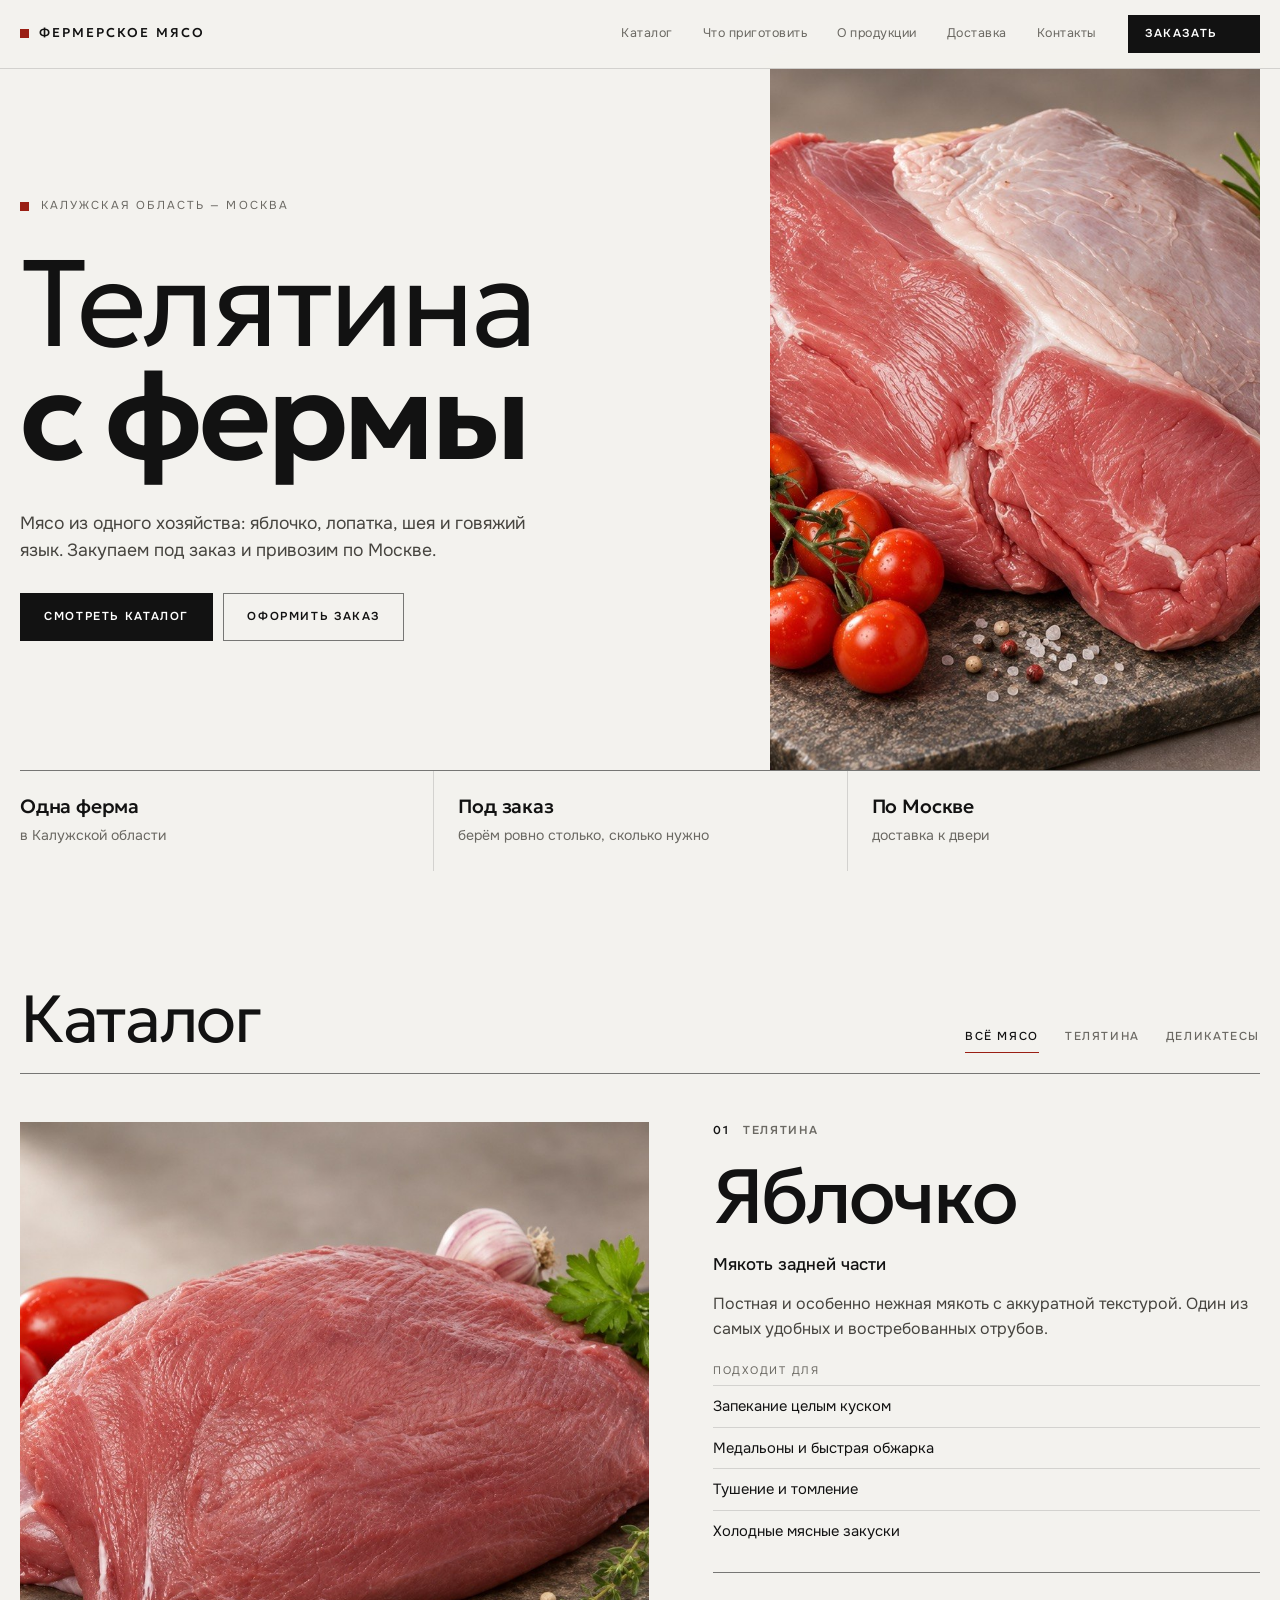
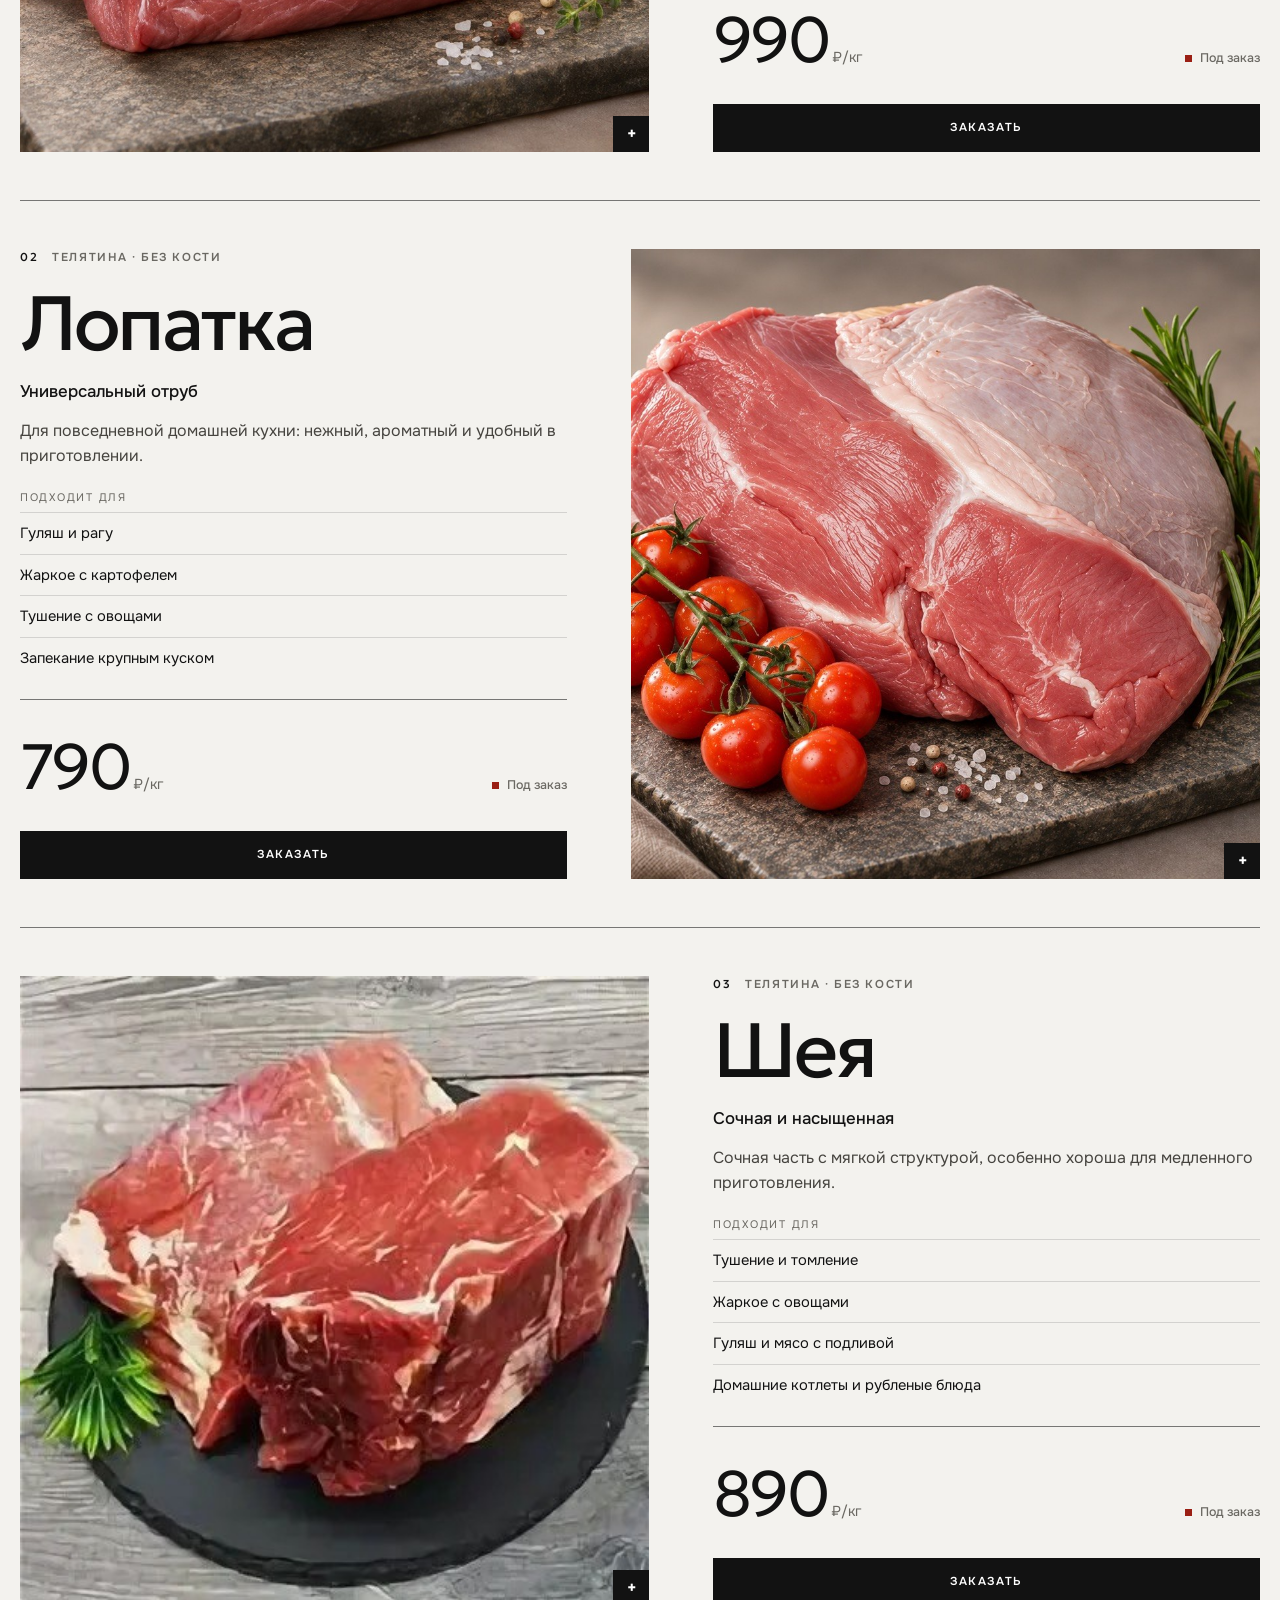
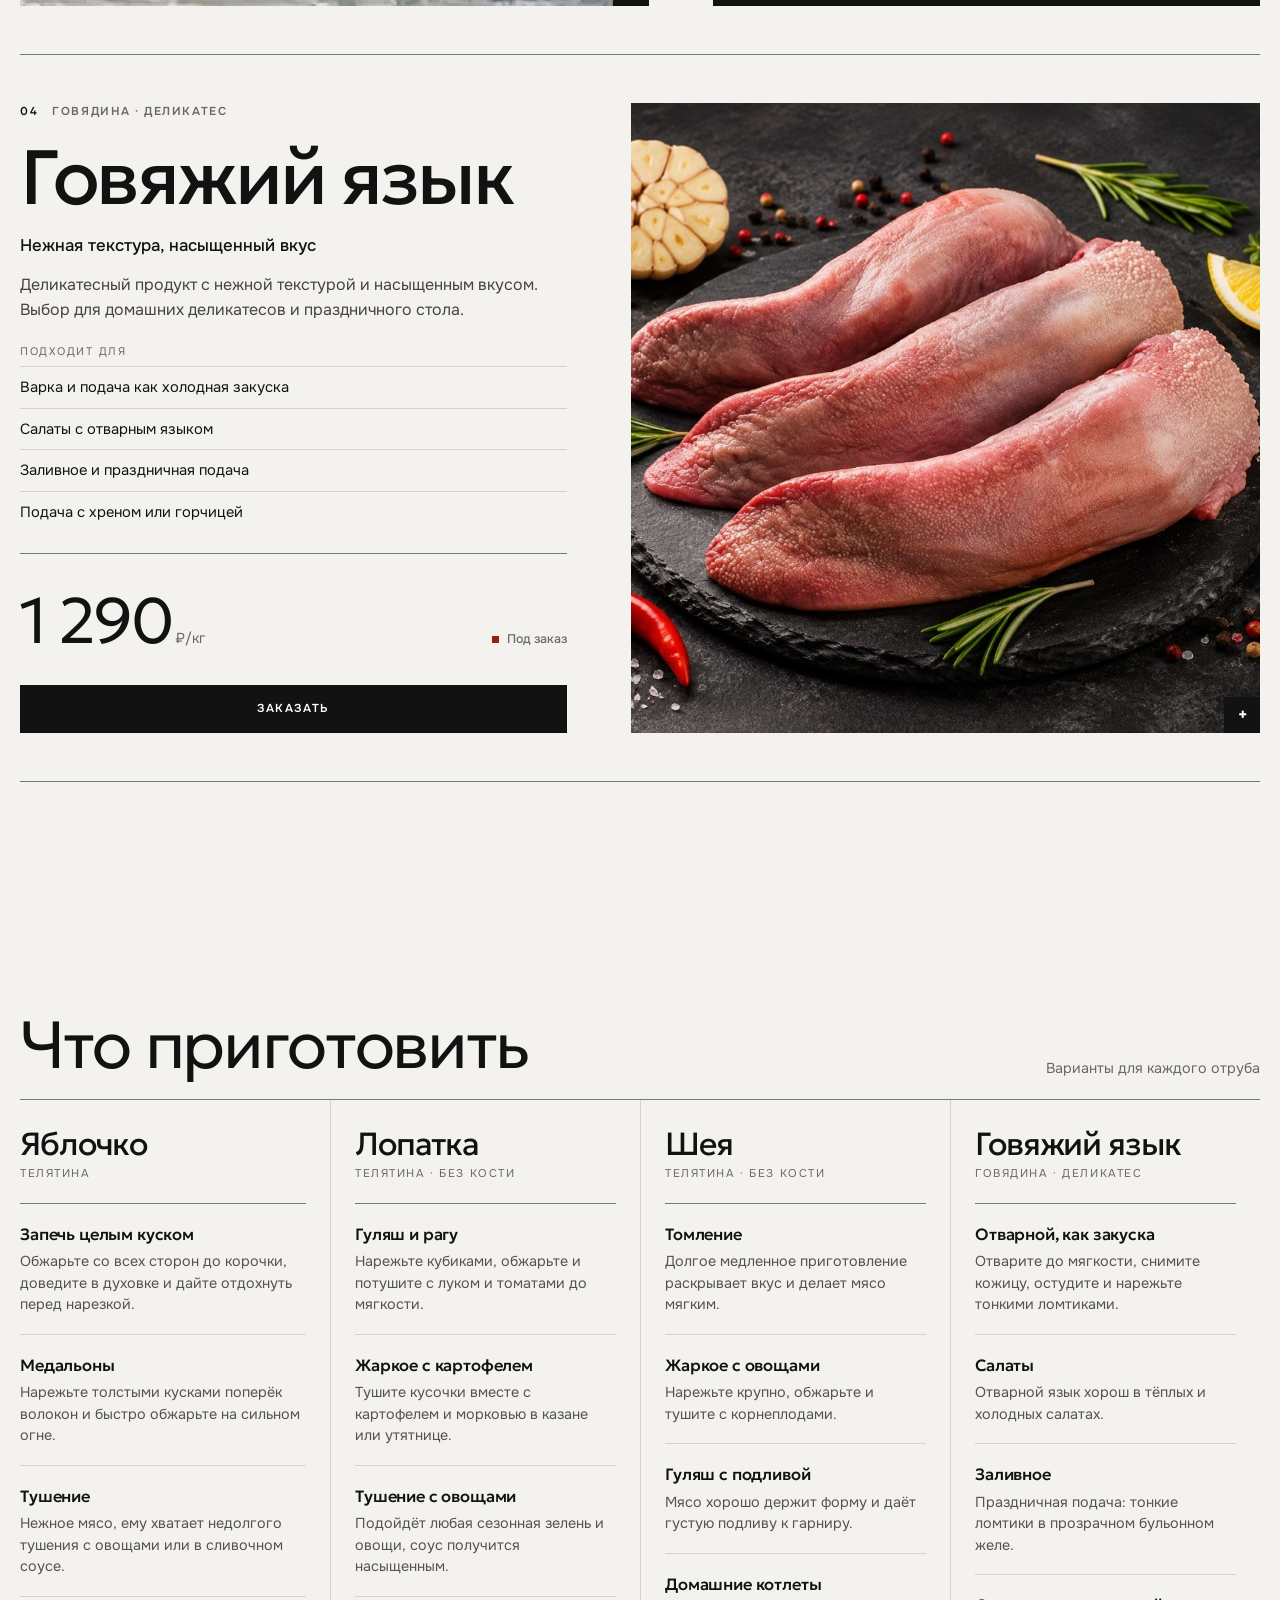
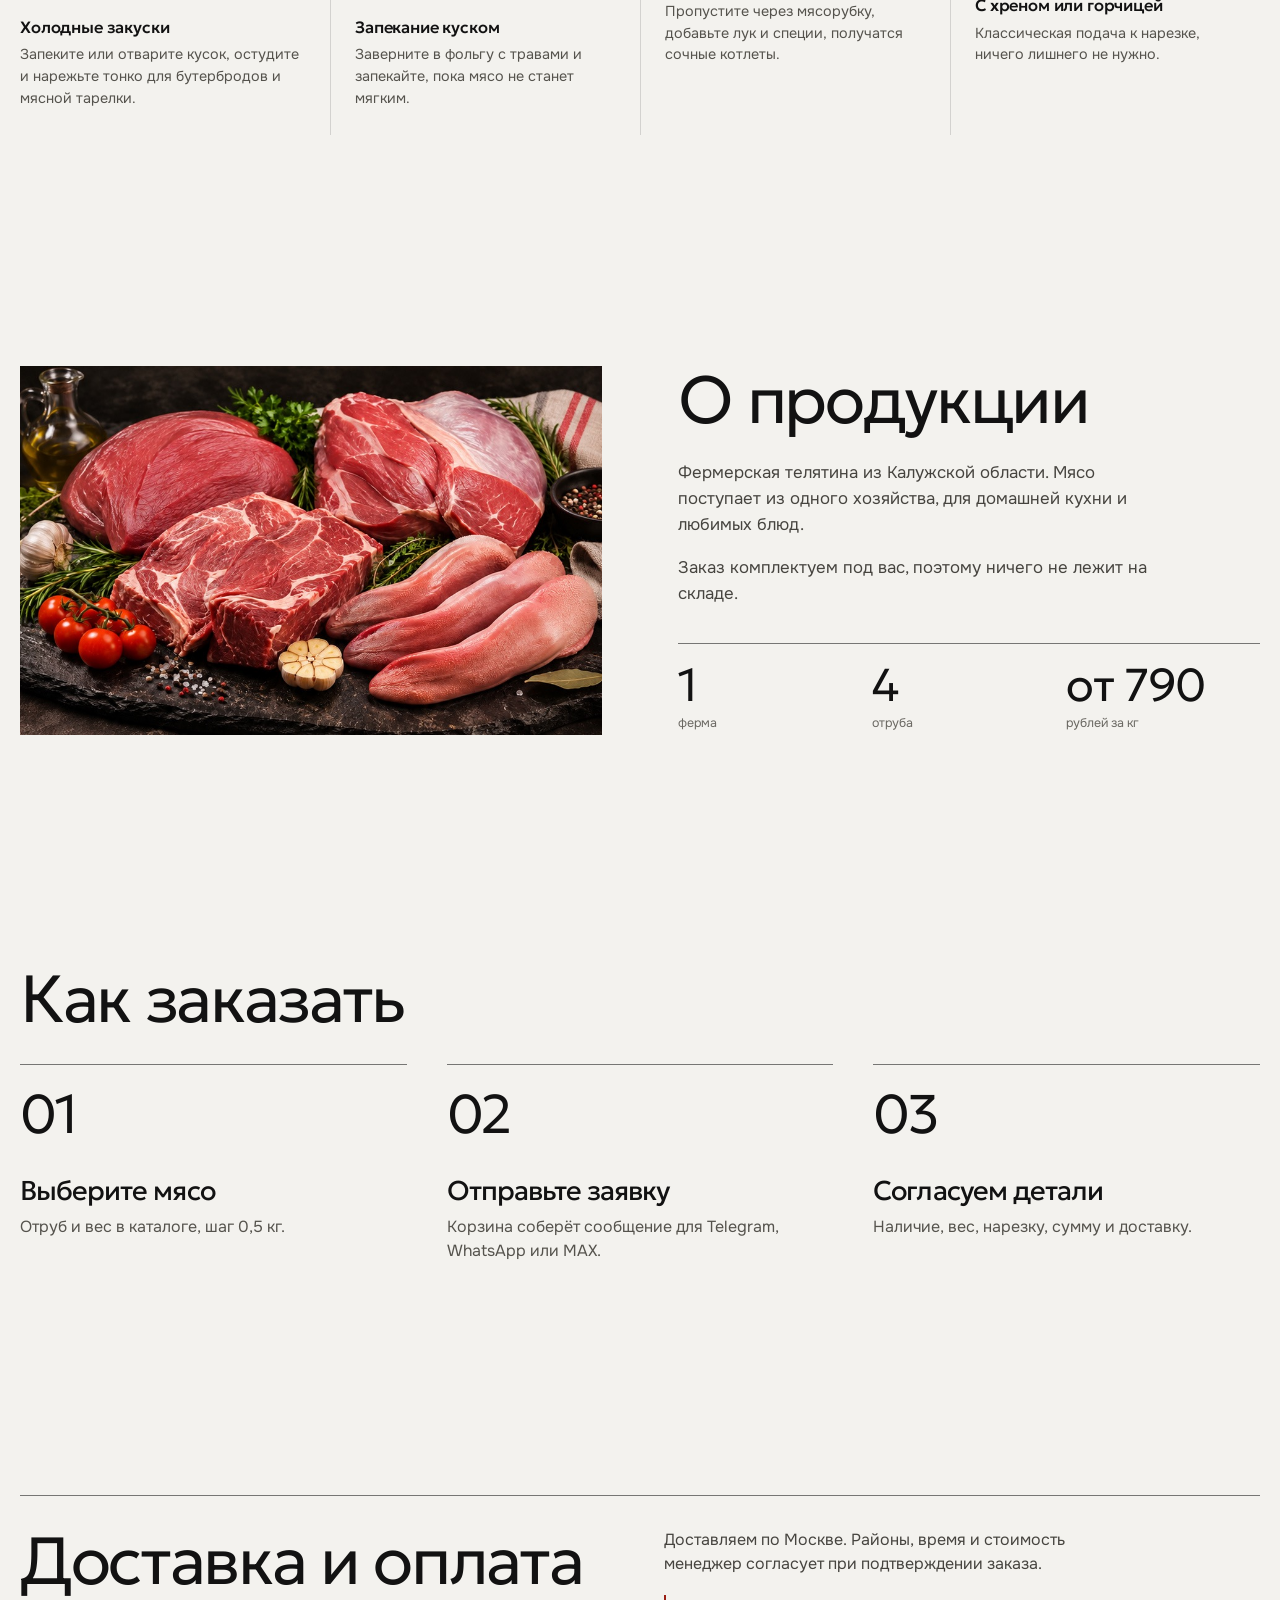
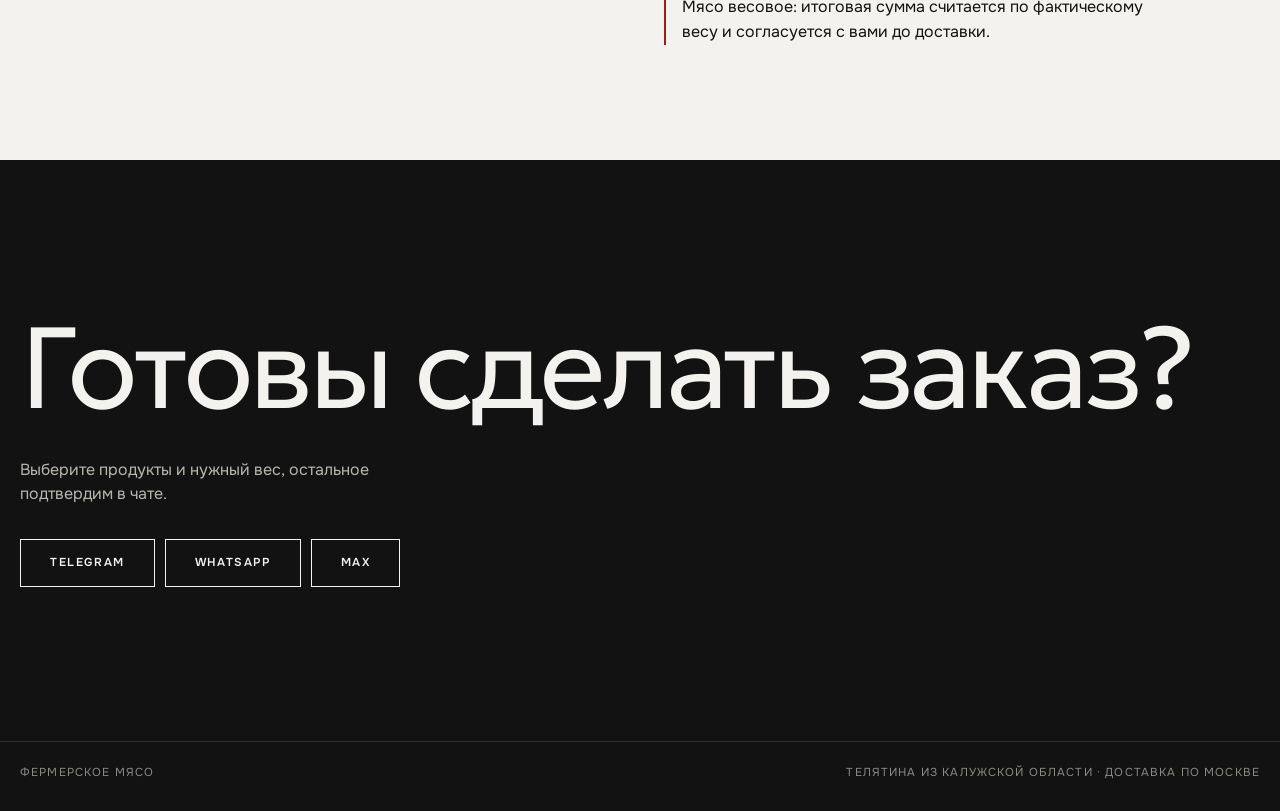
==== commit fd7272c2: "Строгий светлый дизайн: крупные карточки, раздел «Что приготовить»" ====
--- a/index.html
+++ b/index.html
@@ -6,43 +6,37 @@
 <title>Фермерская телятина</title>
 <meta name="description" content="Фермерская телятина из Калужской области с доставкой по Москве. Заказ в Telegram, WhatsApp и MAX.">
 <link rel="preconnect" href="https://fonts.googleapis.com"><link rel="preconnect" href="https://fonts.gstatic.com" crossorigin>
-<link href="https://fonts.googleapis.com/css2?family=Alegreya:ital,wght@0,500;0,700;0,800;1,500;1,700&family=Golos+Text:wght@400;500;600&display=swap" rel="stylesheet">
+<link href="https://fonts.googleapis.com/css2?family=Geologica:wght@300;400;500;600&family=Onest:wght@400;500;600&display=swap" rel="stylesheet">
 <link rel="stylesheet" href="shop.css">
-<link rel="stylesheet" href="m.css">
+<link rel="stylesheet" href="s.css">
 </head>
 <body>
 <header class="head"><div class="wrap head__in">
-  <a href="#top" class="logo">
-    <svg viewBox="0 0 32 32" width="26" height="26" aria-hidden="true"><path d="M16 29V13M16 21C9 21 5 16 5 8c8 0 11 4 11 13zM16 17c0-7 4-11 11-11 0 7-4 11-11 11z" fill="none" stroke="currentColor" stroke-width="2" stroke-linecap="round" stroke-linejoin="round"/></svg>
-    Фермерское мясо
-  </a>
+  <a href="#top" class="logo"><i></i>Фермерское мясо</a>
   <nav class="nav"><a href="#catalog">Каталог</a><a href="#cook">Что приготовить</a><a href="#about">О продукции</a><a href="#delivery">Доставка</a><a href="#contacts">Контакты</a></nav>
   <button class="btn head__cta" data-open-cart>Заказать <span data-count>0</span></button>
   <button class="burger" data-burger aria-label="Меню"><i></i><i></i></button>
 </div></header>
 
 <main id="top">
-<section class="hero">
-  <div class="sun" aria-hidden="true"></div>
-  <div class="wrap hero__in">
+<section class="hero"><div class="wrap">
+  <div class="hero__grid">
     <div class="hero__text">
-      <p class="kicker">Калужская область → Москва</p>
-      <h1>Телятина<br><em>с фермы</em></h1>
+      <p class="label"><i></i>Калужская область — Москва</p>
+      <h1><span>Телятина</span><b>с фермы</b></h1>
       <p class="lead">Мясо из одного хозяйства: яблочко, лопатка, шея и говяжий язык. Закупаем под заказ и привозим по Москве.</p>
       <div class="hero__btns">
         <a class="btn" href="#catalog">Смотреть каталог</a>
         <button class="btn btn--ghost" data-open-cart>Оформить заказ</button>
       </div>
     </div>
-    <div class="hero__art">
-      <div class="arch"><img src="img/lopatka.jpg" alt="Телятина, лопатка без кости"></div>
-      <div class="badge"><b>1</b>ферма<br>в Калужской области</div>
-    </div>
+    <figure class="hero__img"><img src="img/lopatka.jpg" alt="Телятина, лопатка без кости"></figure>
   </div>
-  <div class="grass" aria-hidden="true"></div>
-</section>
-<section class="strip"><div class="wrap">
-  <span>Одна ферма в Калужской области</span><span>Закупка под заказ</span><span>Доставка по Москве</span>
+  <ul class="hero__facts">
+    <li><b>Одна ферма</b>в Калужской области</li>
+    <li><b>Под заказ</b>берём ровно столько, сколько нужно</li>
+    <li><b>По Москве</b>доставка к двери</li>
+  </ul>
 </div></section>
 
 <section class="sec" id="catalog"><div class="wrap">
@@ -50,14 +44,14 @@
   <div class="grid" id="grid"></div>
 </div></section>
 
-<section class="sec cook" id="cook"><div class="wrap">
+<section class="sec" id="cook"><div class="wrap">
   <div class="sec__head" data-reveal><h2>Что приготовить</h2><p class="sec__note">Варианты для каждого отруба</p></div>
   <div class="cook__grid" id="cookgrid"></div>
 </div></section>
 
 <section class="sec" id="about"><div class="wrap about">
   <figure class="about__img" data-reveal><img src="img/hero.jpg" alt="Яблочко, лопатка, шея и говяжий язык"></figure>
-  <div data-reveal>
+  <div class="about__txt" data-reveal>
     <h2>О продукции</h2>
     <p>Фермерская телятина из Калужской области. Мясо поступает из одного хозяйства, для домашней кухни и любимых блюд.</p>
     <p>Заказ комплектуем под вас, поэтому ничего не лежит на складе.</p>
@@ -70,9 +64,9 @@
 <section class="sec" id="how"><div class="wrap">
   <h2 data-reveal>Как заказать</h2>
   <ol class="steps">
-    <li data-reveal><b>1</b><h3>Выберите мясо</h3><p>Отруб и вес в каталоге, шаг 0,5 кг.</p></li>
-    <li data-reveal><b>2</b><h3>Отправьте заявку</h3><p>Корзина соберёт сообщение для Telegram, WhatsApp или MAX.</p></li>
-    <li data-reveal><b>3</b><h3>Согласуем детали</h3><p>Наличие, вес, нарезку, сумму и доставку.</p></li>
+    <li data-reveal><b>01</b><h3>Выберите мясо</h3><p>Отруб и вес в каталоге, шаг 0,5 кг.</p></li>
+    <li data-reveal><b>02</b><h3>Отправьте заявку</h3><p>Корзина соберёт сообщение для Telegram, WhatsApp или MAX.</p></li>
+    <li data-reveal><b>03</b><h3>Согласуем детали</h3><p>Наличие, вес, нарезку, сумму и доставку.</p></li>
   </ol>
 </div></section>
 
@@ -84,26 +78,22 @@
   </div>
 </div></section>
 
-<section class="cta" id="contacts">
-  <div class="grass grass--top" aria-hidden="true"></div>
-  <div class="wrap cta__in" data-reveal>
-    <h2>Готовы сделать заказ?</h2>
-    <p>Выберите продукты и нужный вес, остальное подтвердим в чате.</p>
-    <div class="cta__btns">
-      <a class="send__b" data-link="tg" target="_blank" rel="noopener">Telegram</a>
-      <a class="send__b" data-link="wa" target="_blank" rel="noopener">WhatsApp</a>
-      <a class="send__b" data-link="max" target="_blank" rel="noopener">MAX</a>
-    </div>
+<section class="cta" id="contacts"><div class="wrap" data-reveal>
+  <h2>Готовы сделать заказ?</h2>
+  <p>Выберите продукты и нужный вес, остальное подтвердим в чате.</p>
+  <div class="cta__btns">
+    <a class="send__b" data-link="tg" target="_blank" rel="noopener">Telegram</a>
+    <a class="send__b" data-link="wa" target="_blank" rel="noopener">WhatsApp</a>
+    <a class="send__b" data-link="max" target="_blank" rel="noopener">MAX</a>
   </div>
-</section>
+</div></section>
 </main>
 <footer class="foot"><div class="wrap"><span>Фермерское мясо</span><span>Телятина из Калужской области · Доставка по Москве</span></div></footer>
 <script src="shop.js"></script>
 <script>
-// раздел «Что приготовить» собирается из тех же данных, что и каталог
 document.getElementById('cookgrid').innerHTML = PRODUCTS.map(p => `
   <article class="cook__col" data-reveal>
-    <header><img src="${p.img}" alt=""><div><h3>${p.name}</h3><span>${p.tag}</span></div></header>
+    <header><h3>${p.name}</h3><span>${p.tag}</span></header>
     <ul>${p.how.map(h => `<li><b>${h.t}</b><p>${h.d}</p></li>`).join('')}</ul>
   </article>`).join('');
 document.querySelectorAll('#cookgrid [data-reveal]').forEach(el => observe(el));
--- a/s.css
+++ b/s.css
@@ -0,0 +1,157 @@
+/* Строгий современный: светлый камень, чёрный текст, тонкие линии, прямые углы, одна красная точка. */
+:root{
+  --bg:#f3f2ee;--ink:#121212;--muted:#6a6862;--red:#9a1f14;
+  --accent:#121212;--accent-ink:#fff;--card:#fff;
+  --line:rgba(18,18,18,.14);--line-strong:rgba(18,18,18,.55);
+  --chip:transparent;--chip-ink:#121212;--panel:#fff;--panel-ink:#121212;
+  --font-d:'Geologica','Onest',sans-serif;--font-b:'Onest',system-ui,sans-serif;
+  --r-btn:0;--r-card:0;
+}
+h1,h2,h3{font-family:var(--font-d);font-weight:300;line-height:1;letter-spacing:-.035em;text-wrap:balance}
+h2{font-size:clamp(2.4rem,5.2vw,4.4rem);margin-bottom:.4em}
+.wrap{width:min(1280px,100% - 40px)}
+.js [data-reveal]{transform:translateY(10px);transition-duration:.6s}
+
+.btn{border-radius:0;text-transform:uppercase;letter-spacing:.14em;font-size:.72rem;font-weight:600;padding:1.3em 2.1em;transition:background .25s,color .25s,box-shadow .25s}
+.btn:hover{transform:none;box-shadow:none;background:var(--red)}
+.btn--ghost{background:transparent;color:var(--ink);box-shadow:inset 0 0 0 1px var(--line-strong)}
+.btn--ghost:hover{background:var(--ink);color:#fff;box-shadow:inset 0 0 0 1px var(--ink)}
+
+.head{position:fixed;top:0;left:0;right:0;z-index:50;background:rgba(243,242,238,.9);backdrop-filter:blur(12px);border-bottom:1px solid var(--line)}
+.head__in{display:flex;align-items:center;gap:32px;height:68px}
+.logo{display:flex;align-items:center;gap:10px;font-family:var(--font-d);font-weight:500;font-size:.8rem;letter-spacing:.16em;text-transform:uppercase;margin-right:auto}
+.logo i{width:9px;height:9px;background:var(--red)}
+.nav{display:flex;gap:30px;font-size:.78rem;letter-spacing:.04em}
+.nav a{color:var(--muted);transition:color .2s}.nav a:hover{color:var(--ink)}
+.head__cta{padding:.9em 1.5em}
+.head__cta [data-count]{background:#fff;color:var(--ink)}
+.burger{display:none;width:44px;height:44px;position:relative}
+.burger i{position:absolute;left:10px;right:10px;height:1px;background:var(--ink);transition:.3s}
+.burger i:first-child{top:18px}.burger i:last-child{top:26px}
+.menu .burger i:first-child{top:22px;transform:rotate(45deg)}.menu .burger i:last-child{top:22px;transform:rotate(-45deg)}
+
+/* первый экран */
+.hero{padding:68px 0 0}
+.hero__grid{display:grid;grid-template-columns:7fr 5fr;gap:clamp(24px,5vw,80px);align-items:stretch;min-height:min(78svh,720px)}
+.hero__text{display:flex;flex-direction:column;justify-content:center;padding:48px 0}
+.label{display:flex;align-items:center;gap:12px;font-size:.72rem;letter-spacing:.18em;text-transform:uppercase;color:var(--muted);margin-bottom:32px}
+.label i{width:9px;height:9px;background:var(--red)}
+.hero h1{font-size:clamp(3.6rem,9.6vw,9.4rem);line-height:.92;margin-bottom:.3em}
+.hero h1 span,.hero h1 b{display:block}
+.hero h1 b{font-weight:600}
+.lead{font-size:1.1rem;color:#46443f;max-width:30em;margin-bottom:1.6em}
+.hero__btns{display:flex;gap:10px;flex-wrap:wrap}
+.hero__img{margin:0;position:relative;min-height:380px}
+.hero__img img{position:absolute;inset:0;width:100%;height:100%;object-fit:cover}
+.hero__facts{display:grid;grid-template-columns:repeat(3,1fr);border-top:1px solid var(--line-strong);margin-top:0}
+.hero__facts li{padding:22px 24px 26px 0;font-size:.88rem;color:var(--muted);line-height:1.45}
+.hero__facts li+li{padding-left:24px;border-left:1px solid var(--line)}
+.hero__facts b{display:block;font-family:var(--font-d);font-weight:500;font-size:1.2rem;color:var(--ink);letter-spacing:-.01em;margin-bottom:4px}
+
+.sec{padding:clamp(64px,9vw,130px) 0}
+.sec__head{display:flex;justify-content:space-between;align-items:end;gap:16px;flex-wrap:wrap;padding-bottom:20px;margin-bottom:0;border-bottom:1px solid var(--line-strong)}
+.sec__head h2{margin:0}.sec__note{color:var(--muted);font-size:.9rem}
+.chips{gap:0}
+.chip{box-shadow:none;border-radius:0;padding:.5em 0;margin-left:26px;font-size:.72rem;letter-spacing:.14em;text-transform:uppercase;font-weight:500;color:var(--muted);border-bottom:1px solid transparent}
+.chip:hover{box-shadow:none;color:var(--ink)}
+.chip.on{background:none;color:var(--ink);border-bottom-color:var(--red)}
+
+/* каталог: крупные строки */
+.grid{display:grid}
+.card{display:grid;grid-template-columns:1fr;border-bottom:1px solid var(--line-strong);padding:28px 0}
+.card__img{aspect-ratio:4/3;background:#e6e4de}
+.card__img img{aspect-ratio:auto;height:100%;transform:none!important;transition:none}
+.card__zoom{opacity:1;transform:none;border-radius:0;background:var(--ink);color:#fff;width:36px;height:36px;right:0;bottom:0}
+.card__body{display:grid;gap:14px;align-content:start;padding-top:20px}
+.card__top{display:flex;gap:14px;align-items:center;font-size:.72rem;letter-spacing:.14em;text-transform:uppercase;color:var(--muted)}
+.card__n{display:inline;font-style:normal;font-family:var(--font-d);color:var(--ink);font-weight:500}
+.card__tag{font-size:inherit;letter-spacing:inherit;color:inherit}
+.card__name{font-size:clamp(2.6rem,6vw,5.4rem);font-weight:400;letter-spacing:-.04em}
+.card__sub{font-size:1.05rem;color:var(--ink);font-weight:500}
+.card__desc{display:block;color:#46443f;max-width:34em}
+.card__uses{display:block;margin-top:6px}
+.card__uses::before{content:"Подходит для";display:block;font-size:.68rem;letter-spacing:.16em;text-transform:uppercase;color:var(--muted);margin-bottom:6px}
+.card__uses li{padding:9px 0;border-top:1px solid var(--line);font-size:.92rem}
+.card__foot{display:flex;align-items:baseline;justify-content:space-between;padding-top:18px;border-top:1px solid var(--line-strong);margin-top:6px}
+.card__price{color:var(--muted);font-size:.9rem}
+.card__price b{font-family:var(--font-d);font-weight:300;font-size:clamp(3rem,5vw,4.4rem);letter-spacing:-.04em;color:var(--ink)}
+.card__stock{background:none;color:var(--muted);padding:0;display:flex;align-items:center;gap:8px;font-weight:500;font-size:.78rem}
+.card__stock::before{content:"";width:7px;height:7px;background:var(--red)}
+.card__act .btn{padding:1.3em}
+.step{background:var(--ink);color:#fff;border-radius:0;padding:0}
+.step button{border-radius:0;background:none;width:52px;height:52px;font-size:1.3rem}
+.step button:hover{background:var(--red);transform:none}
+@media(min-width:900px){
+  .card{grid-template-columns:1.15fr 1fr;gap:clamp(32px,5vw,80px);padding:48px 0;align-items:stretch}
+  .card__img{aspect-ratio:auto;min-height:520px}
+  .card__body{padding-top:0;align-content:center}
+  .card:nth-child(even){grid-template-columns:1fr 1.15fr}
+  .card:nth-child(even) .card__img{order:2}
+}
+
+/* что приготовить */
+.cook__grid{display:grid;grid-template-columns:repeat(4,1fr)}
+.cook__col{padding:28px 24px 8px 0}
+.cook__col+.cook__col{padding-left:24px;border-left:1px solid var(--line)}
+.cook__col header{padding-bottom:18px;border-bottom:1px solid var(--line-strong)}
+.cook__col h3{font-size:2rem;font-weight:400}.cook__col header span{font-size:.7rem;letter-spacing:.14em;text-transform:uppercase;color:var(--muted)}
+.cook__col li{padding:18px 0;border-bottom:1px solid var(--line)}
+.cook__col li:last-child{border:0}
+.cook__col li b{display:block;font-family:var(--font-d);font-weight:500;font-size:1.02rem;letter-spacing:-.01em;margin-bottom:4px}
+.cook__col li p{font-size:.9rem;color:#55534d;line-height:1.5}
+
+/* о продукции */
+.about{display:grid;grid-template-columns:1fr 1fr;gap:clamp(28px,6vw,96px);align-items:center}
+.about__img{margin:0}.about__img img{width:100%;display:block}
+.about p{color:#46443f;font-size:1.05rem;max-width:30em;margin-bottom:1em}
+.facts{display:grid;grid-template-columns:repeat(3,1fr);margin-top:36px;border-top:1px solid var(--line-strong)}
+.facts li{padding:18px 12px 0 0;font-size:.78rem;color:var(--muted)}
+.facts b{display:block;font-family:var(--font-d);font-weight:300;font-size:clamp(2rem,3.6vw,3rem);letter-spacing:-.03em;color:var(--ink);line-height:1;margin-bottom:6px}
+
+.steps{display:grid;grid-template-columns:repeat(3,1fr);gap:0 40px;margin-top:32px}
+.steps li{padding-top:22px;border-top:1px solid var(--line-strong)}
+.steps b{display:block;font-family:var(--font-d);font-weight:300;font-size:3.4rem;letter-spacing:-.04em;line-height:1;margin-bottom:36px}
+.steps h3{font-size:1.7rem;font-weight:400;margin-bottom:10px}.steps p{color:#55534d;max-width:22em}
+
+.deliv{display:grid;grid-template-columns:1fr 1fr;gap:48px;border-top:1px solid var(--line-strong);padding-top:32px;align-items:start}
+.deliv h2{margin:0}.deliv p{color:#46443f;max-width:30em}
+.deliv__note{margin-top:18px;padding-left:16px;border-left:2px solid var(--red);color:var(--ink)!important}
+
+.cta{background:var(--ink);color:#f3f2ee;padding:clamp(80px,12vw,160px) 0}
+.cta h2{font-size:clamp(3rem,9vw,8rem);line-height:.95;margin-bottom:.3em}
+.cta p{color:#b9b6ae;max-width:26em;margin-bottom:32px}
+.cta__btns{display:flex;gap:10px;flex-wrap:wrap}
+.cta__btns .send__b{padding:1.3em 2.6em;display:inline-block}
+.send__b{border-radius:0;background:transparent;color:inherit;box-shadow:inset 0 0 0 1px currentColor;text-transform:uppercase;letter-spacing:.14em;font-size:.72rem;font-weight:600}
+.send__tg,.send__wa,.send__mx{background:transparent}
+.send__b:hover:not(:disabled){background:#f3f2ee;color:var(--ink);transform:none}
+.drawer .send__b:hover:not(:disabled){background:var(--ink);color:#fff}
+.foot{background:var(--ink);color:#8d8a83;border-top:1px solid rgba(255,255,255,.12);padding:22px 0 30px;font-size:.72rem;letter-spacing:.1em;text-transform:uppercase}
+.foot .wrap{display:flex;justify-content:space-between;gap:12px;flex-wrap:wrap}
+
+/* корзина и окно товара */
+.drawer__panel,.lb__box{border-radius:0}
+.drawer__head h3{font-size:1.8rem;font-weight:400}.drawer__sum b{font-family:var(--font-d);font-weight:400}
+.line{border-radius:0;background:transparent;border-bottom:1px solid var(--line);padding:12px 0}.line img{border-radius:0}
+.line .step button{width:34px;height:34px}
+.drawer input,.drawer textarea{border-radius:0}.drawer input:focus,.drawer textarea:focus{border-color:var(--ink)}
+.x{border-radius:0;background:transparent;box-shadow:inset 0 0 0 1px var(--line-strong)}
+.uses li{border-radius:0;background:transparent;box-shadow:inset 0 0 0 1px var(--line)}
+.lb__info .card__name{font-size:2.6rem}
+.toast{border-radius:0;background:var(--ink);color:#fff}
+.fly{border-radius:0;background:var(--red)}
+:focus-visible{outline:2px solid var(--red);outline-offset:3px}
+
+@media(max-width:1000px){.cook__grid{grid-template-columns:repeat(2,1fr)}.cook__col:nth-child(3){padding-left:0;border-left:0}}
+@media(max-width:900px){
+  .head__in{height:60px}.hero{padding-top:60px}
+  .nav{position:fixed;inset:60px 0 auto 0;flex-direction:column;gap:0;background:var(--bg);padding:8px 20px 20px;transform:translateY(-130%);transition:transform .35s;z-index:-1;border-bottom:1px solid var(--line)}
+  .nav a{padding:16px 0;font-size:1.3rem;color:var(--ink);border-bottom:1px solid var(--line)}.menu .nav{transform:none}
+  .burger{display:block}.head__cta{display:none}
+  .hero__grid{grid-template-columns:1fr;min-height:0}
+  .hero__text{padding:36px 0 28px}.hero__img{min-height:0;aspect-ratio:4/3}
+  .hero__facts{grid-template-columns:1fr}
+  .hero__facts li,.hero__facts li+li{padding:16px 0;border-left:0;border-bottom:1px solid var(--line)}
+  .about,.steps,.deliv{grid-template-columns:1fr}.steps{gap:28px}.deliv{gap:20px}
+}
+@media(max-width:600px){.cook__grid{grid-template-columns:1fr}.cook__col,.cook__col+.cook__col{padding:24px 0 4px;border-left:0}}
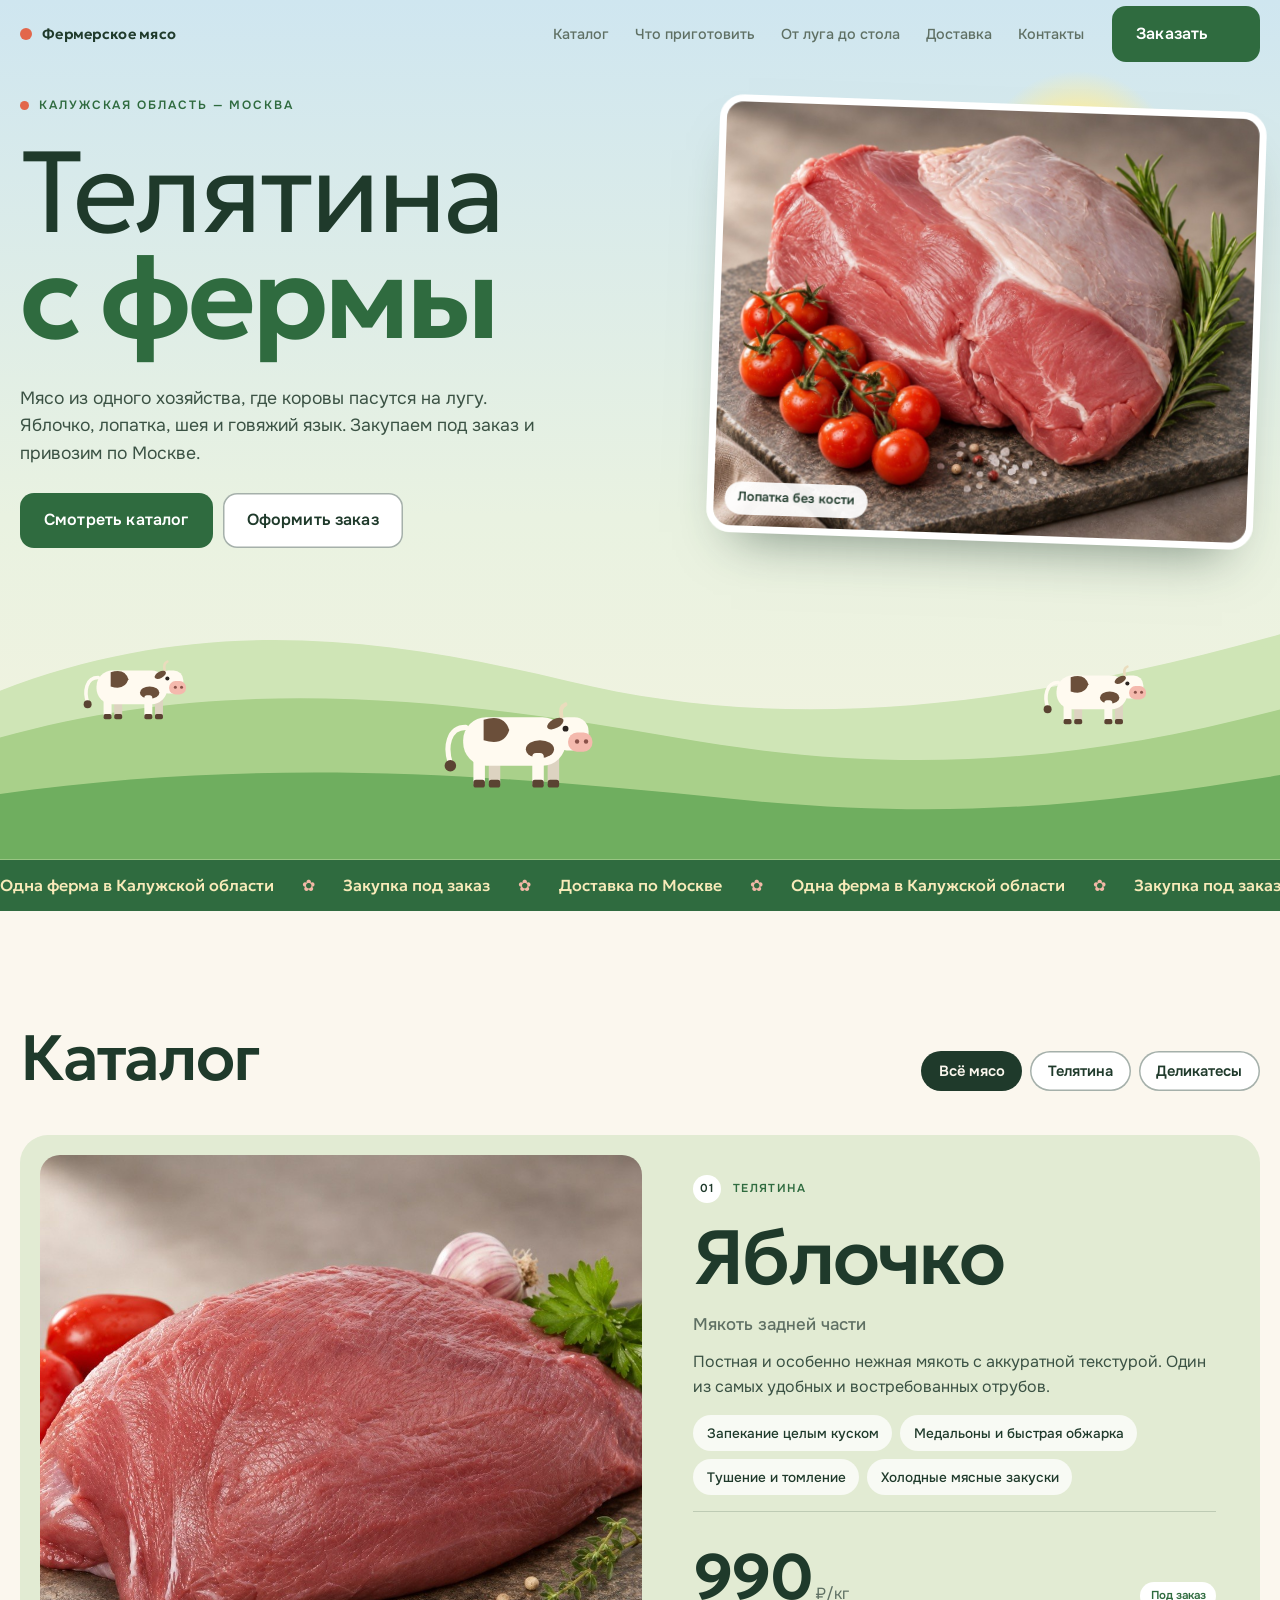
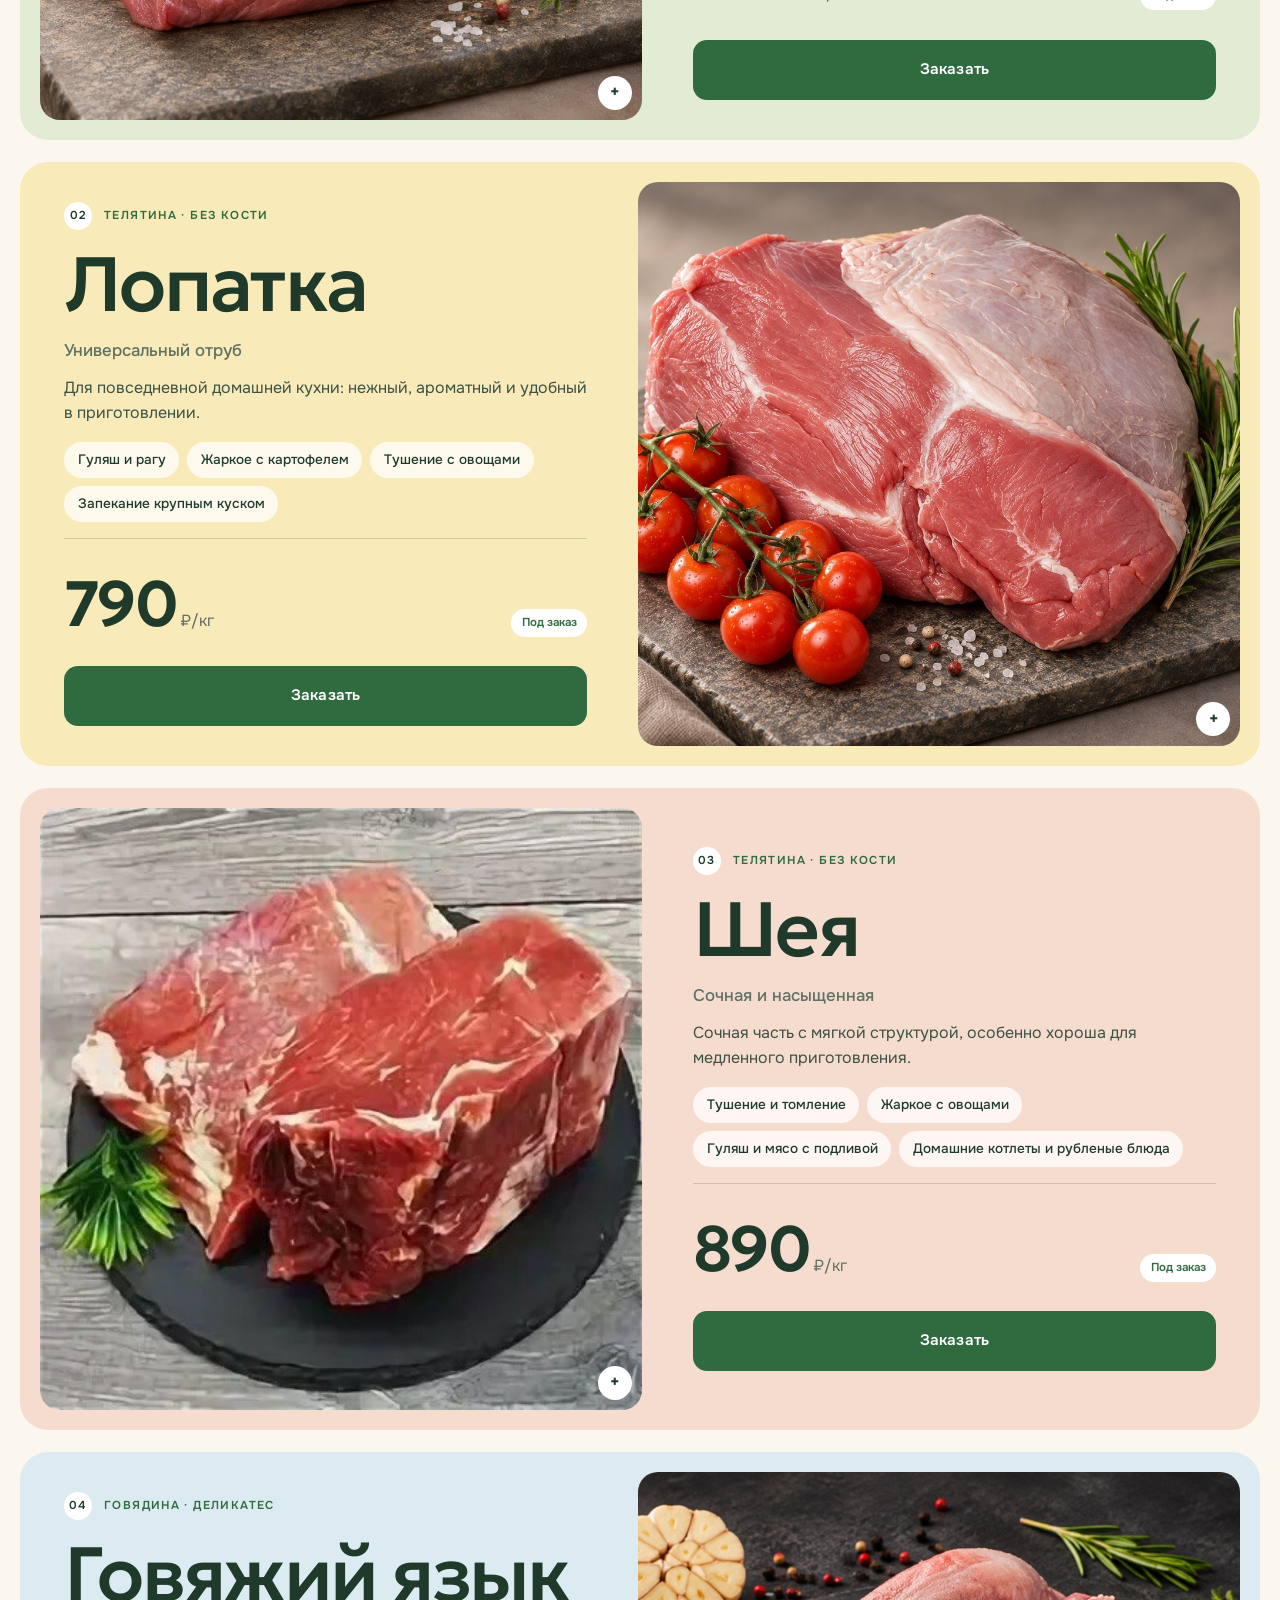
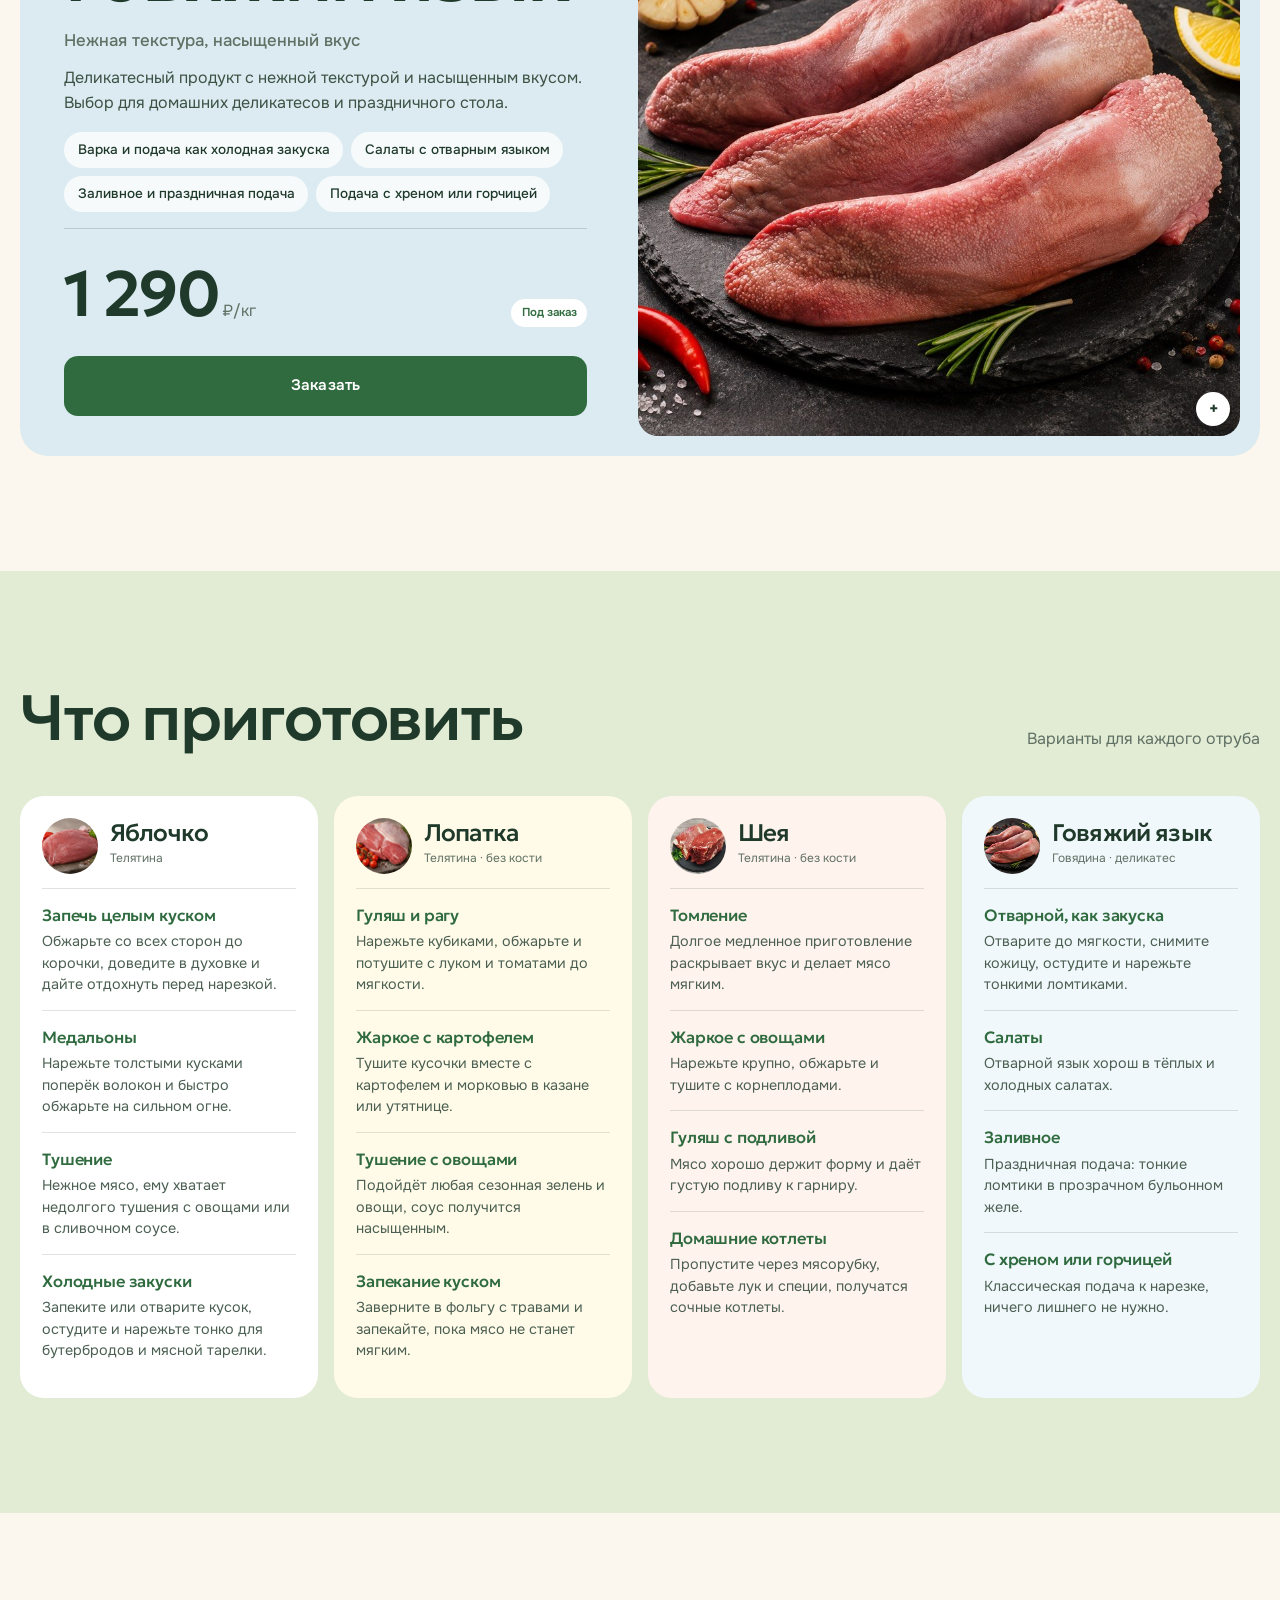
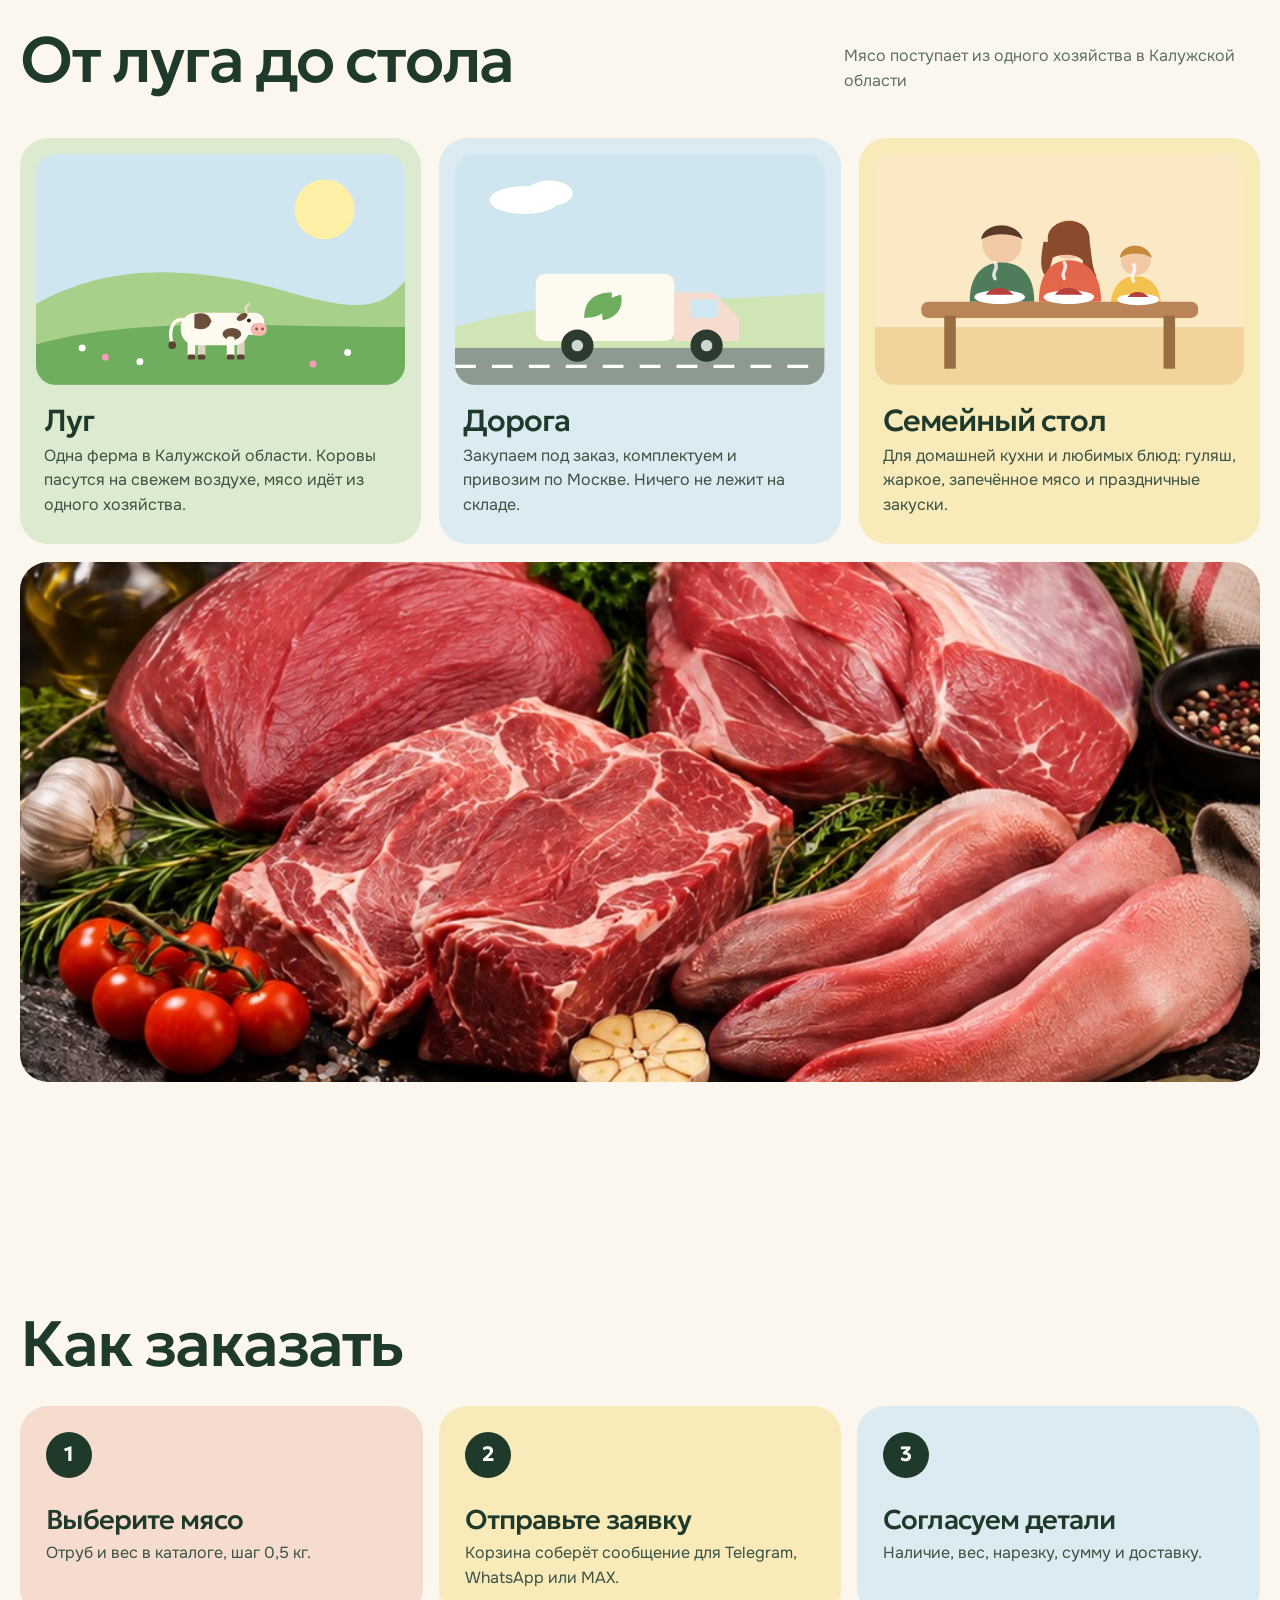
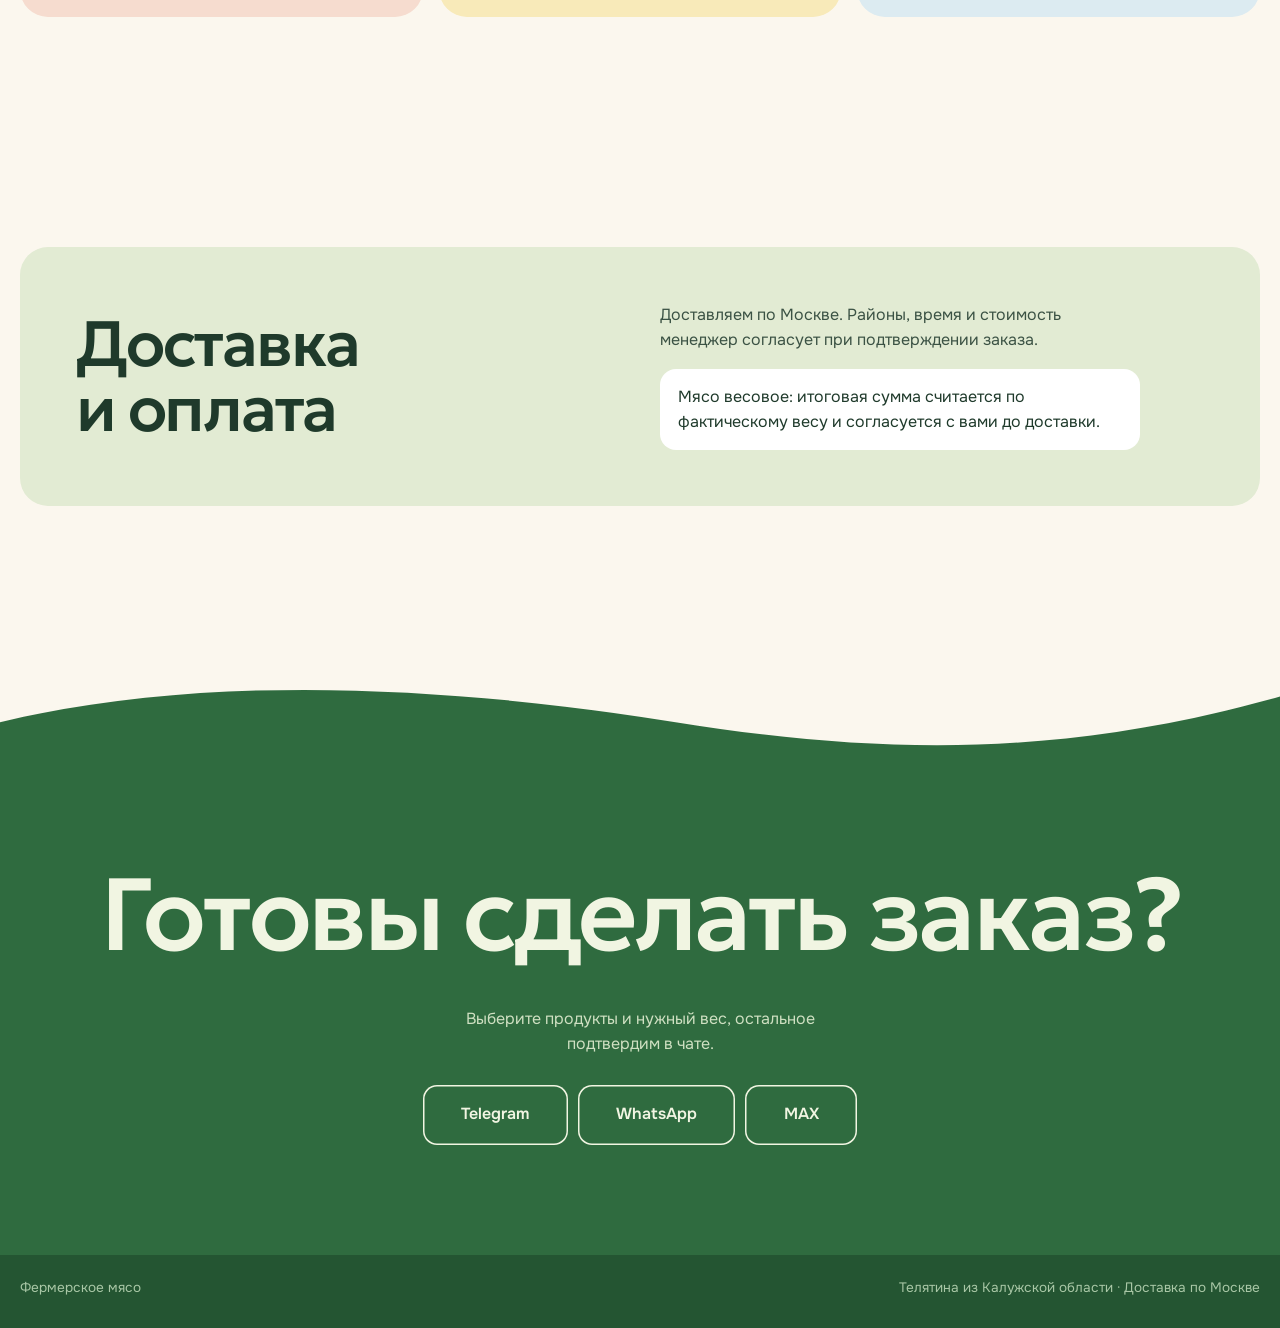
==== commit e7f2923e: "Нежная версия: луг с коровами, цветные карточки, от луга до стола" ====
--- a/index.html
+++ b/index.html
@@ -6,37 +6,46 @@
 <title>Фермерская телятина</title>
 <meta name="description" content="Фермерская телятина из Калужской области с доставкой по Москве. Заказ в Telegram, WhatsApp и MAX.">
 <link rel="preconnect" href="https://fonts.googleapis.com"><link rel="preconnect" href="https://fonts.gstatic.com" crossorigin>
-<link href="https://fonts.googleapis.com/css2?family=Geologica:wght@300;400;500;600&family=Onest:wght@400;500;600&display=swap" rel="stylesheet">
+<link href="https://fonts.googleapis.com/css2?family=Geologica:wght@300;400;500;600;700&family=Onest:wght@400;500;600&display=swap" rel="stylesheet">
 <link rel="stylesheet" href="shop.css">
-<link rel="stylesheet" href="s.css">
+<link rel="stylesheet" href="f.css">
 </head>
 <body>
 <header class="head"><div class="wrap head__in">
   <a href="#top" class="logo"><i></i>Фермерское мясо</a>
-  <nav class="nav"><a href="#catalog">Каталог</a><a href="#cook">Что приготовить</a><a href="#about">О продукции</a><a href="#delivery">Доставка</a><a href="#contacts">Контакты</a></nav>
+  <nav class="nav"><a href="#catalog">Каталог</a><a href="#cook">Что приготовить</a><a href="#about">От луга до стола</a><a href="#delivery">Доставка</a><a href="#contacts">Контакты</a></nav>
   <button class="btn head__cta" data-open-cart>Заказать <span data-count>0</span></button>
   <button class="burger" data-burger aria-label="Меню"><i></i><i></i></button>
 </div></header>
 
 <main id="top">
-<section class="hero"><div class="wrap">
-  <div class="hero__grid">
+<section class="hero">
+  <div class="sun" aria-hidden="true"></div>
+  <div class="cloud c1" aria-hidden="true"></div><div class="cloud c2" aria-hidden="true"></div>
+  <div class="wrap hero__grid">
     <div class="hero__text">
       <p class="label"><i></i>Калужская область — Москва</p>
       <h1><span>Телятина</span><b>с фермы</b></h1>
-      <p class="lead">Мясо из одного хозяйства: яблочко, лопатка, шея и говяжий язык. Закупаем под заказ и привозим по Москве.</p>
+      <p class="lead">Мясо из одного хозяйства, где коровы пасутся на лугу. Яблочко, лопатка, шея и говяжий язык. Закупаем под заказ и привозим по Москве.</p>
       <div class="hero__btns">
         <a class="btn" href="#catalog">Смотреть каталог</a>
         <button class="btn btn--ghost" data-open-cart>Оформить заказ</button>
       </div>
     </div>
-    <figure class="hero__img"><img src="img/lopatka.jpg" alt="Телятина, лопатка без кости"></figure>
+    <figure class="hero__img"><img src="img/lopatka.jpg" alt="Телятина, лопатка без кости"><figcaption>Лопатка без кости</figcaption></figure>
   </div>
-  <ul class="hero__facts">
-    <li><b>Одна ферма</b>в Калужской области</li>
-    <li><b>Под заказ</b>берём ровно столько, сколько нужно</li>
-    <li><b>По Москве</b>доставка к двери</li>
-  </ul>
+  <div class="meadow" aria-hidden="true">
+    <svg class="hills" viewBox="0 0 1440 300" preserveAspectRatio="none">
+      <path d="M0 120 C220 40 420 60 640 110 S1100 150 1440 60 V300 H0Z" fill="#cfe5b6"/>
+      <path d="M0 170 C260 100 520 130 760 170 S1200 200 1440 140 V300 H0Z" fill="#a9d08a"/>
+      <path d="M0 230 C300 190 560 210 820 235 S1240 240 1440 210 V300 H0Z" fill="#6fae5f"/>
+    </svg>
+    <div class="herd" id="herd"></div>
+  </div>
+</section>
+<section class="ticker" aria-hidden="true"><div>
+  <span>Одна ферма в Калужской области</span><i>✿</i><span>Закупка под заказ</span><i>✿</i><span>Доставка по Москве</span><i>✿</i>
+  <span>Одна ферма в Калужской области</span><i>✿</i><span>Закупка под заказ</span><i>✿</i><span>Доставка по Москве</span><i>✿</i>
 </div></section>
 
 <section class="sec" id="catalog"><div class="wrap">
@@ -44,29 +53,36 @@
   <div class="grid" id="grid"></div>
 </div></section>
 
-<section class="sec" id="cook"><div class="wrap">
+<section class="sec cook" id="cook"><div class="wrap">
   <div class="sec__head" data-reveal><h2>Что приготовить</h2><p class="sec__note">Варианты для каждого отруба</p></div>
   <div class="cook__grid" id="cookgrid"></div>
 </div></section>
 
-<section class="sec" id="about"><div class="wrap about">
-  <figure class="about__img" data-reveal><img src="img/hero.jpg" alt="Яблочко, лопатка, шея и говяжий язык"></figure>
-  <div class="about__txt" data-reveal>
-    <h2>О продукции</h2>
-    <p>Фермерская телятина из Калужской области. Мясо поступает из одного хозяйства, для домашней кухни и любимых блюд.</p>
-    <p>Заказ комплектуем под вас, поэтому ничего не лежит на складе.</p>
-    <ul class="facts">
-      <li><b>1</b>ферма</li><li><b>4</b>отруба</li><li><b>от 790</b>рублей за кг</li>
-    </ul>
+<section class="sec" id="about"><div class="wrap">
+  <div class="sec__head" data-reveal><h2>От луга до стола</h2><p class="sec__note">Мясо поступает из одного хозяйства в Калужской области</p></div>
+  <div class="path">
+    <article class="path__card p1" data-reveal>
+      <div class="path__art" id="art1"></div>
+      <h3>Луг</h3><p>Одна ферма в Калужской области. Коровы пасутся на свежем воздухе, мясо идёт из одного хозяйства.</p>
+    </article>
+    <article class="path__card p2" data-reveal style="--d:120ms">
+      <div class="path__art" id="art2"></div>
+      <h3>Дорога</h3><p>Закупаем под заказ, комплектуем и привозим по Москве. Ничего не лежит на складе.</p>
+    </article>
+    <article class="path__card p3" data-reveal style="--d:240ms">
+      <div class="path__art" id="art3"></div>
+      <h3>Семейный стол</h3><p>Для домашней кухни и любимых блюд: гуляш, жаркое, запечённое мясо и праздничные закуски.</p>
+    </article>
   </div>
+  <figure class="about__photo" data-reveal><img src="img/hero.jpg" alt="Яблочко, лопатка, шея и говяжий язык"></figure>
 </div></section>
 
 <section class="sec" id="how"><div class="wrap">
   <h2 data-reveal>Как заказать</h2>
   <ol class="steps">
-    <li data-reveal><b>01</b><h3>Выберите мясо</h3><p>Отруб и вес в каталоге, шаг 0,5 кг.</p></li>
-    <li data-reveal><b>02</b><h3>Отправьте заявку</h3><p>Корзина соберёт сообщение для Telegram, WhatsApp или MAX.</p></li>
-    <li data-reveal><b>03</b><h3>Согласуем детали</h3><p>Наличие, вес, нарезку, сумму и доставку.</p></li>
+    <li data-reveal><b>1</b><h3>Выберите мясо</h3><p>Отруб и вес в каталоге, шаг 0,5 кг.</p></li>
+    <li data-reveal style="--d:120ms"><b>2</b><h3>Отправьте заявку</h3><p>Корзина соберёт сообщение для Telegram, WhatsApp или MAX.</p></li>
+    <li data-reveal style="--d:240ms"><b>3</b><h3>Согласуем детали</h3><p>Наличие, вес, нарезку, сумму и доставку.</p></li>
   </ol>
 </div></section>
 
@@ -78,22 +94,71 @@
   </div>
 </div></section>
 
-<section class="cta" id="contacts"><div class="wrap" data-reveal>
-  <h2>Готовы сделать заказ?</h2>
-  <p>Выберите продукты и нужный вес, остальное подтвердим в чате.</p>
-  <div class="cta__btns">
-    <a class="send__b" data-link="tg" target="_blank" rel="noopener">Telegram</a>
-    <a class="send__b" data-link="wa" target="_blank" rel="noopener">WhatsApp</a>
-    <a class="send__b" data-link="max" target="_blank" rel="noopener">MAX</a>
+<section class="cta" id="contacts">
+  <div class="cta__hills" aria-hidden="true"><svg viewBox="0 0 1440 120" preserveAspectRatio="none"><path d="M0 60 C240 0 520 20 760 60 S1200 100 1440 30 V0 H0Z" fill="#fbf7ee"/></svg></div>
+  <div class="wrap" data-reveal>
+    <h2>Готовы сделать заказ?</h2>
+    <p>Выберите продукты и нужный вес, остальное подтвердим в чате.</p>
+    <div class="cta__btns">
+      <a class="send__b" data-link="tg" target="_blank" rel="noopener">Telegram</a>
+      <a class="send__b" data-link="wa" target="_blank" rel="noopener">WhatsApp</a>
+      <a class="send__b" data-link="max" target="_blank" rel="noopener">MAX</a>
+    </div>
   </div>
-</div></section>
+</section>
 </main>
 <footer class="foot"><div class="wrap"><span>Фермерское мясо</span><span>Телятина из Калужской области · Доставка по Москве</span></div></footer>
 <script src="shop.js"></script>
 <script>
+/* ---------- иллюстрации ---------- */
+const cow = (cls = '', delay = 0) => `<svg class="cow ${cls}" viewBox="0 0 130 90" style="--gd:${delay}s" aria-hidden="true">
+  <g class="cow__tail"><path d="M24 30C10 30 8 46 12 58" stroke="#fffaf0" stroke-width="4" fill="none" stroke-linecap="round"/><circle cx="12" cy="60" r="4.5" fill="#5a4332"/></g>
+  <rect x="42" y="50" width="9" height="26" rx="3" fill="#ddd3c1"/><rect x="88" y="50" width="9" height="26" rx="3" fill="#ddd3c1"/>
+  <rect x="42" y="71" width="9" height="6" rx="2" fill="#5a4332"/><rect x="88" y="71" width="9" height="6" rx="2" fill="#5a4332"/>
+  <rect x="22" y="22" width="80" height="38" rx="18" fill="#fffaf0"/>
+  <path d="M38 24q16-5 20 8-4 13-20 8z" fill="#6b4f3a"/><ellipse cx="82" cy="47" rx="11" ry="7" fill="#6b4f3a"/>
+  <rect x="30" y="50" width="9" height="26" rx="3" fill="#fffaf0"/><rect x="76" y="50" width="9" height="26" rx="3" fill="#fffaf0"/>
+  <rect x="30" y="71" width="9" height="6" rx="2" fill="#5a4332"/><rect x="76" y="71" width="9" height="6" rx="2" fill="#5a4332"/>
+  <g class="cow__head"><path d="M99 22q-2-8 3-10" stroke="#eadcbd" stroke-width="3" fill="none" stroke-linecap="round"/>
+    <rect x="92" y="22" width="28" height="26" rx="11" fill="#fffaf0"/><rect x="104" y="34" width="19" height="15" rx="7" fill="#f4b9ad"/>
+    <circle cx="111" cy="41" r="1.7" fill="#8a5148"/><circle cx="118" cy="41" r="1.7" fill="#8a5148"/><circle cx="102" cy="31" r="2.3" fill="#2a2320"/>
+    <ellipse cx="94" cy="27" rx="7" ry="3.6" fill="#6b4f3a" transform="rotate(-28 94 27)"/></g>
+</svg>`;
+document.getElementById('herd').innerHTML =
+  cow('h1', 0) + cow('h2', 2.2) + cow('h3', 4) + cow('h4 walk', 1);
+
+document.getElementById('art1').innerHTML = `<svg viewBox="0 0 320 200" aria-hidden="true">
+  <circle cx="250" cy="48" r="26" fill="#fff0a8" class="pulse"/>
+  <path d="M0 130C70 90 150 100 220 120S300 130 320 110V200H0Z" fill="#a9d08a"/>
+  <path d="M0 165C90 140 200 150 320 150V200H0Z" fill="#6fae5f"/>
+  <g fill="#fff"><circle cx="40" cy="168" r="3"/><circle cx="90" cy="180" r="3"/><circle cx="270" cy="172" r="3"/></g>
+  <g fill="#f59db5"><circle cx="60" cy="176" r="3"/><circle cx="240" cy="182" r="3"/></g>
+</svg>${cow('art-cow')}`;
+document.getElementById('art2').innerHTML = `<svg viewBox="0 0 320 200" aria-hidden="true">
+  <path d="M0 150C100 120 220 130 320 120V200H0Z" fill="#cfe5b6"/><rect y="168" width="320" height="32" fill="#8d9a8f"/>
+  <path d="M0 184H320" stroke="#fff" stroke-width="3" stroke-dasharray="18 14"/>
+  <g class="van"><rect x="70" y="104" width="120" height="58" rx="8" fill="#fffaf0"/><path d="M190 120h34l22 22v20h-56z" fill="#f6dccf"/>
+  <rect x="204" y="126" width="24" height="16" rx="3" fill="#cfe7f0"/><circle cx="106" cy="166" r="14" fill="#2c3a30"/><circle cx="106" cy="166" r="5" fill="#cfd8cc"/>
+  <circle cx="218" cy="166" r="14" fill="#2c3a30"/><circle cx="218" cy="166" r="5" fill="#cfd8cc"/>
+  <path d="M112 142c0-16 10-22 24-22 0 14-8 22-24 22zM128 144c-2-12 4-20 16-22 2 12-4 20-16 22z" fill="#6fae5f"/></g>
+  <g fill="#fff" class="cloudy"><ellipse cx="60" cy="40" rx="30" ry="12"/><ellipse cx="82" cy="34" rx="20" ry="11"/></g>
+</svg>`;
+document.getElementById('art3').innerHTML = `<svg viewBox="0 0 320 200" aria-hidden="true">
+  <rect width="320" height="200" fill="#fbe9c6"/><rect y="150" width="320" height="50" fill="#f1d39b"/>
+  <g><circle cx="110" cy="78" r="17" fill="#f2c9a5"/><path d="M92 74c2-16 32-16 36 0-10-6-26-6-36 0z" fill="#5b3a29"/><path d="M82 128c0-26 14-34 28-34s28 8 28 34z" fill="#4f7d5b"/></g>
+  <g><circle cx="168" cy="74" r="17" fill="#f2c9a5"/><path d="M150 76c-4-22 38-26 36 0 2 14 2 22 6 30-8 4-12-4-12-14-6-6-20-6-26-2-2 8-4 14-6 16-6-6-4-18-2-30z" fill="#8a4b2d"/><path d="M142 128c0-26 12-36 26-36s28 10 28 36z" fill="#e2674b"/></g>
+  <g><circle cx="226" cy="92" r="13" fill="#f2c9a5"/><path d="M212 90c2-14 24-14 28 0-8-5-20-5-28 0z" fill="#c78a3a"/><path d="M204 134c0-20 10-28 22-28s22 8 22 28z" fill="#f2c14e"/></g>
+  <rect x="40" y="128" width="240" height="14" rx="6" fill="#b98558"/><rect x="60" y="140" width="10" height="46" fill="#9a6d43"/><rect x="250" y="140" width="10" height="46" fill="#9a6d43"/>
+  <g><ellipse cx="108" cy="124" rx="22" ry="6" fill="#fff"/><path d="M96 122c4-8 18-8 24 0z" fill="#b5413a"/>
+     <ellipse cx="168" cy="124" rx="22" ry="6" fill="#fff"/><path d="M156 122c4-8 18-8 24 0z" fill="#b5413a"/>
+     <ellipse cx="228" cy="126" rx="18" ry="5" fill="#fff"/><path d="M219 124c3-6 14-6 18 0z" fill="#b5413a"/></g>
+  <g class="steam" stroke="#fff" stroke-width="3" fill="none" stroke-linecap="round" opacity=".8"><path d="M104 108c-4-6 4-8 0-14"/><path d="M164 108c-4-6 4-8 0-14"/><path d="M224 110c-4-6 4-8 0-14"/></g>
+</svg>`;
+
+/* «Что приготовить» из тех же данных, что и каталог */
 document.getElementById('cookgrid').innerHTML = PRODUCTS.map(p => `
   <article class="cook__col" data-reveal>
-    <header><h3>${p.name}</h3><span>${p.tag}</span></header>
+    <header><img src="${p.img}" alt=""><div><h3>${p.name}</h3><span>${p.tag}</span></div></header>
     <ul>${p.how.map(h => `<li><b>${h.t}</b><p>${h.d}</p></li>`).join('')}</ul>
   </article>`).join('');
 document.querySelectorAll('#cookgrid [data-reveal]').forEach(el => observe(el));
--- a/f.css
+++ b/f.css
@@ -0,0 +1,186 @@
+/* «Семейная ферма»: нежные цвета, чистая типографика, живой луг, мягкие анимации. */
+:root{
+  --bg:#fbf7ee;--ink:#1f3a2b;--muted:#5f7064;--green:#2f6b3f;--coral:#e2674b;
+  --sage:#e2ebd3;--butter:#f8eab9;--blush:#f6dccf;--sky:#dcebf1;
+  --accent:#2f6b3f;--accent-ink:#fff;--card:#fff;
+  --line:rgba(31,58,43,.14);--line-strong:rgba(31,58,43,.4);
+  --chip:#fff;--chip-ink:#1f3a2b;--panel:#fffdf7;--panel-ink:#1f3a2b;
+  --font-d:'Geologica','Onest',sans-serif;--font-b:'Onest',system-ui,sans-serif;
+  --r-btn:14px;--r-card:28px;
+}
+h1,h2,h3{font-family:var(--font-d);font-weight:500;line-height:1.02;letter-spacing:-.035em;text-wrap:balance}
+h2{font-size:clamp(2.3rem,5vw,4rem);margin-bottom:.4em}
+.wrap{width:min(1240px,100% - 32px)}
+.btn{font-weight:600}
+.btn:hover{background:var(--coral);box-shadow:0 12px 24px -12px var(--coral)}
+.btn--ghost{background:#fff;color:var(--ink);box-shadow:inset 0 0 0 1.5px var(--line-strong)}
+.btn--ghost:hover{background:var(--ink);color:#fff;box-shadow:none}
+.js [data-reveal]{transform:translateY(24px);transition-duration:.8s}
+
+.head{position:fixed;top:0;left:0;right:0;z-index:50;transition:background .3s,box-shadow .3s}
+.scrolled .head{background:rgba(251,247,238,.92);backdrop-filter:blur(12px);box-shadow:0 1px 0 var(--line)}
+.head__in{display:flex;align-items:center;gap:28px;height:68px}
+.logo{display:flex;align-items:center;gap:10px;font-family:var(--font-d);font-weight:600;font-size:.9rem;letter-spacing:.02em;margin-right:auto}
+.logo i{width:12px;height:12px;border-radius:50%;background:var(--coral)}
+.nav{display:flex;gap:26px;font-size:.9rem;font-weight:500}
+.nav a{color:var(--muted);transition:color .2s}.nav a:hover{color:var(--ink)}
+.head__cta [data-count]{background:#fff;color:var(--ink)}
+.burger{display:none;width:44px;height:44px;position:relative}
+.burger i{position:absolute;left:10px;right:10px;height:2px;border-radius:2px;background:var(--ink);transition:.3s}
+.burger i:first-child{top:17px}.burger i:last-child{top:25px}
+.menu .burger i:first-child{top:21px;transform:rotate(45deg)}.menu .burger i:last-child{top:21px;transform:rotate(-45deg)}
+
+/* первый экран: небо, солнце, облака */
+.hero{position:relative;padding:96px 0 0;background:linear-gradient(180deg,#cfe6f0 0,#e9f2e1 60%,#f4f3df 100%);overflow:hidden}
+.sun{position:absolute;right:8%;top:70px;width:200px;height:200px;border-radius:50%;background:radial-gradient(circle,#fff7c9 0,#fdeea0 38%,rgba(253,238,160,0) 70%);animation:pulse 6s ease-in-out infinite}
+@keyframes pulse{50%{transform:scale(1.1);opacity:.85}}
+.cloud{z-index:0;position:absolute;height:26px;border-radius:30px;background:#fff;opacity:.85;animation:drift 70s linear infinite}
+.cloud::before,.cloud::after{content:"";position:absolute;background:#fff;border-radius:50%}
+.cloud::before{width:40px;height:40px;left:16px;top:-18px}.cloud::after{width:30px;height:30px;left:46px;top:-12px}
+.c1{width:90px;top:120px;left:-120px}.c2{width:70px;top:210px;left:-120px;animation-duration:95s;animation-delay:-40s;opacity:.7}
+@keyframes drift{to{transform:translateX(calc(100vw + 260px))}}
+.hero__grid{position:relative;z-index:1;display:grid;grid-template-columns:1.15fr 1fr;gap:clamp(24px,5vw,72px);align-items:center;padding-bottom:40px}
+.label{display:flex;align-items:center;gap:10px;font-size:.75rem;letter-spacing:.16em;text-transform:uppercase;color:var(--green);font-weight:600;margin-bottom:24px}
+.label i{width:9px;height:9px;border-radius:50%;background:var(--coral)}
+.hero h1{font-size:clamp(3.6rem,9vw,8.4rem);line-height:.92;margin-bottom:.3em}
+.hero h1 span{display:block;font-weight:300}.hero h1 b{display:block;font-weight:600;color:var(--green)}
+.hero h1 span,.hero h1 b{animation:rise .9s cubic-bezier(.2,.8,.2,1) both}.hero h1 b{animation-delay:.15s}
+@keyframes rise{from{opacity:0;transform:translateY(24px)}}
+.lead{font-size:1.1rem;color:#3b5244;max-width:30em;margin-bottom:1.5em}
+.hero__btns{display:flex;gap:10px;flex-wrap:wrap}
+.hero__img{margin:0;position:relative;transform:rotate(2deg);transition:transform .5s}
+.hero__img:hover{transform:rotate(0)}
+.hero__img img{width:100%;aspect-ratio:5/4;object-fit:cover;border-radius:24px;border:7px solid #fff;box-shadow:0 30px 50px -28px rgba(31,58,43,.55)}
+.hero__img figcaption{position:absolute;left:18px;bottom:18px;padding:.5em 1em;border-radius:99px;background:rgba(255,255,255,.92);font-size:.8rem;font-weight:600}
+
+/* луг и коровы */
+.meadow{position:relative;height:clamp(150px,22vw,300px);margin-top:-10px}
+.hills{position:absolute;inset:0;width:100%;height:100%}
+.herd{position:absolute;inset:0}
+.cow{position:absolute;width:var(--w,110px);height:auto;overflow:visible}
+.cow .cow__head{transform-box:view-box;transform-origin:96px 36px;animation:graze 8s ease-in-out var(--gd,0s) infinite}
+.cow .cow__tail{transform-box:view-box;transform-origin:24px 30px;animation:tail 3s ease-in-out infinite}
+@keyframes graze{0%,30%{transform:rotate(0)}45%,78%{transform:rotate(34deg)}92%,100%{transform:rotate(0)}}
+@keyframes tail{50%{transform:rotate(-10deg)}}
+.h1{--w:clamp(70px,9vw,120px);left:6%;bottom:46%}
+.h2{--w:clamp(96px,13vw,170px);left:34%;bottom:20%}
+.h3{--w:clamp(70px,9vw,120px);right:10%;bottom:44%}
+.h4{--w:clamp(84px,11vw,150px);bottom:3%;left:-20%;animation:walk 90s linear infinite}
+@keyframes walk{to{left:110%}}
+.h4 .cow__head{animation-duration:11s}
+
+.ticker{background:var(--green);color:var(--butter);overflow:hidden;padding:13px 0}
+.ticker div{display:flex;gap:28px;width:max-content;animation:mq 34s linear infinite;font-family:var(--font-d);font-size:1rem;font-weight:500;white-space:nowrap}
+.ticker i{font-style:normal;color:#f2b8a6}
+@keyframes mq{to{transform:translateX(-50%)}}
+
+.sec{padding:clamp(60px,9vw,120px) 0}
+.sec__head{display:flex;justify-content:space-between;align-items:end;gap:16px;flex-wrap:wrap;margin-bottom:clamp(24px,4vw,44px)}
+.sec__head h2{margin:0}.sec__note{color:var(--muted);max-width:26em}
+.chips{gap:8px}
+.chip{border-radius:99px;background:#fff;font-weight:600}
+
+/* каталог */
+.grid{display:grid;gap:22px}
+.card{--tint:var(--sage);display:grid;grid-template-columns:1fr;gap:0;border-radius:var(--r-card);background:var(--tint);padding:14px;transition:transform .4s,box-shadow .4s}
+.card:nth-child(2){--tint:var(--butter)}.card:nth-child(3){--tint:var(--blush)}.card:nth-child(4){--tint:var(--sky)}
+.card:hover{transform:translateY(-4px);box-shadow:0 26px 40px -30px rgba(31,58,43,.5)}
+.card__img{aspect-ratio:4/3;border-radius:20px;overflow:hidden;background:#fff}
+.card__img img{aspect-ratio:auto;height:100%;transform:none!important;transition:transform 1s}
+.card__img:hover img{transform:scale(1.04)!important}
+.card__zoom{opacity:1;transform:none;background:#fff;color:var(--ink)}
+.card__body{display:grid;gap:12px;align-content:start;padding:20px 10px 10px}
+.card__top{display:flex;gap:12px;align-items:center;font-size:.72rem;letter-spacing:.12em;text-transform:uppercase;color:var(--green);font-weight:600}
+.card__n{display:grid;place-items:center;width:28px;height:28px;border-radius:50%;background:#fff;font-style:normal;color:var(--ink)}
+.card__tag{font-size:inherit;letter-spacing:inherit;color:inherit}
+.card__name{font-size:clamp(2.6rem,6vw,5rem);font-weight:500}
+.card__sub{font-size:1.05rem;font-weight:500}
+.card__desc{display:block;color:#3b5244;max-width:34em}
+.card__uses{display:flex;flex-wrap:wrap;gap:8px;margin:4px 0}
+.card__uses li{padding:.55em 1em;border-radius:99px;background:rgba(255,255,255,.75);font-size:.85rem;font-weight:500}
+.card__foot{display:flex;align-items:baseline;justify-content:space-between;padding-top:16px;border-top:1px solid rgba(31,58,43,.18)}
+.card__price{color:var(--muted)}
+.card__price b{font-family:var(--font-d);font-weight:600;font-size:clamp(2.8rem,5vw,4.2rem);letter-spacing:-.04em;color:var(--ink)}
+.card__stock{background:#fff;color:var(--green);padding:.45em .9em;font-weight:600}
+.card__act .btn{padding:1.2em;font-size:.95rem}
+.step button:hover{background:var(--coral);transform:none}
+@media(min-width:900px){
+  .card{grid-template-columns:1.1fr 1fr;gap:clamp(24px,4vw,64px);padding:20px;align-items:stretch}
+  .card__img{aspect-ratio:auto;min-height:500px;height:100%}
+  .card__body{align-content:center;padding:20px 24px 20px 0}
+  .card:nth-child(even){grid-template-columns:1fr 1.1fr}
+  .card:nth-child(even) .card__img{order:2}
+  .card:nth-child(even) .card__body{padding:20px 0 20px 24px}
+}
+
+/* что приготовить: на телефоне листается */
+.cook{background:var(--sage)}
+.cook__grid{display:grid;grid-template-columns:repeat(4,1fr);gap:16px}
+.cook__col{padding:22px;border-radius:24px;background:#fff}
+.cook__col:nth-child(2){background:#fffbe8}.cook__col:nth-child(3){background:#fff3ee}.cook__col:nth-child(4){background:#f1f8fb}
+.cook__col header{display:flex;align-items:center;gap:12px;padding-bottom:14px;border-bottom:1px solid var(--line)}
+.cook__col header img{width:56px;height:56px;border-radius:50%;object-fit:cover}
+.cook__col h3{font-size:1.5rem;font-weight:500}.cook__col header span{font-size:.75rem;color:var(--muted)}
+.cook__col li{padding:14px 0;border-bottom:1px solid var(--line)}.cook__col li:last-child{border:0}
+.cook__col li b{display:block;font-family:var(--font-d);font-weight:500;font-size:1.02rem;color:var(--green);letter-spacing:-.01em;margin-bottom:3px}
+.cook__col li p{font-size:.9rem;color:#4b5f52;line-height:1.5}
+
+/* от луга до стола */
+.path{display:grid;grid-template-columns:repeat(3,1fr);gap:18px}
+.path__card{padding:16px 16px 26px;border-radius:var(--r-card);background:var(--c,var(--sage))}
+.path__card.p1{--c:#dcebcf}.path__card.p2{--c:var(--sky)}.path__card.p3{--c:var(--butter)}
+.path__art{position:relative;border-radius:20px;overflow:hidden;aspect-ratio:8/5;margin-bottom:20px;background:#cfe6f0}
+.path__art svg:first-child{width:100%;height:100%;display:block}
+.path__card h3{font-size:1.9rem;font-weight:500;margin:0 8px 8px}.path__card p{margin:0 8px;color:#3b5244}
+.art-cow{position:absolute;width:30%;left:34%;bottom:6%;overflow:visible}
+.art-cow .cow__head{transform-box:view-box;transform-origin:96px 36px;animation:graze 8s ease-in-out infinite}
+.van{animation:drive 5s ease-in-out infinite alternate}
+@keyframes drive{to{transform:translateX(22px)}}
+.cloudy{animation:cl 12s ease-in-out infinite alternate}@keyframes cl{to{transform:translateX(60px)}}
+.steam{animation:steam 3s ease-in-out infinite}@keyframes steam{50%{transform:translateY(-6px);opacity:.3}}
+.about__photo{margin:18px 0 0;border-radius:var(--r-card);overflow:hidden}
+.about__photo img{width:100%;max-height:520px;object-fit:cover;display:block}
+
+.steps{display:grid;grid-template-columns:repeat(3,1fr);gap:16px;margin-top:28px}
+.steps li{padding:26px;border-radius:var(--r-card);background:#fff}
+.steps li:nth-child(1){background:var(--blush)}.steps li:nth-child(2){background:var(--butter)}.steps li:nth-child(3){background:var(--sky)}
+.steps b{display:grid;place-items:center;width:46px;height:46px;border-radius:50%;background:var(--ink);color:#fff;font-family:var(--font-d);font-size:1.3rem;margin-bottom:28px}
+.steps h3{font-size:1.7rem;font-weight:500;margin-bottom:8px}.steps p{color:#3b5244}
+.deliv{display:grid;grid-template-columns:1fr 1fr;gap:40px;align-items:center;padding:clamp(28px,5vw,56px);border-radius:var(--r-card);background:var(--sage)}
+.deliv h2{margin:0}.deliv p{color:#3b5244;max-width:30em}
+.deliv__note{margin-top:16px;padding:16px 18px;border-radius:16px;background:#fff;color:var(--ink)!important}
+
+.cta{position:relative;margin-top:50px;background:var(--green);color:#f1f5e2;text-align:center;padding:clamp(110px,15vw,190px) 0 clamp(70px,9vw,110px)}
+.cta__hills{position:absolute;left:0;right:0;top:-1px;height:clamp(50px,8vw,110px);transform:translateY(0)}
+.cta__hills svg{width:100%;height:100%;display:block}
+.cta h2{font-size:clamp(2.8rem,8vw,6.4rem);font-weight:500}
+.cta p{margin:0 auto 28px;max-width:26em;color:#cfe0c2}
+.cta__btns{display:flex;gap:10px;justify-content:center;flex-wrap:wrap}
+.cta__btns .send__b{padding:1.1em 2.4em;display:inline-block}
+.send__b{border-radius:14px;background:transparent;color:inherit;box-shadow:inset 0 0 0 1.5px currentColor;font-weight:600}
+.send__tg,.send__wa,.send__mx{background:transparent}
+.send__b:hover:not(:disabled){background:#fbf7ee;color:var(--green);transform:none}
+.drawer .send__b:hover:not(:disabled){background:var(--green);color:#fff}
+.foot{background:#245532;color:#a9c7a6;padding:22px 0 30px;font-size:.85rem}
+.foot .wrap{display:flex;justify-content:space-between;gap:12px;flex-wrap:wrap}
+
+.drawer__head h3{font-size:1.8rem;font-weight:500}.drawer__sum b{font-family:var(--font-d)}
+.uses li{background:var(--sage);box-shadow:none}.toast{background:var(--green);color:#fff}
+:focus-visible{outline:2px solid var(--coral);outline-offset:3px}
+
+@media(max-width:1000px){.path{grid-template-columns:1fr}.path__art{aspect-ratio:16/9}}
+@media(max-width:900px){
+  .head__in{height:60px}.hero{padding-top:78px}
+  .nav{position:fixed;inset:60px 0 auto 0;flex-direction:column;gap:0;background:var(--bg);padding:8px 20px 20px;transform:translateY(-130%);transition:transform .35s;z-index:-1;box-shadow:0 20px 40px -20px rgba(0,0,0,.25)}
+  .nav a{padding:16px 0;font-size:1.25rem;color:var(--ink);border-bottom:1px solid var(--line)}.menu .nav{transform:none}
+  .burger{display:block}.head__cta{display:none}
+  .hero__grid,.steps,.deliv{grid-template-columns:1fr}
+  .sun{width:130px;height:130px;right:-20px;top:64px}
+  .hero__img{margin:0 6px}
+  .meadow{height:170px}
+  .cook__grid{display:flex;overflow-x:auto;scroll-snap-type:x mandatory;gap:12px;margin:0 -16px;padding:0 16px 14px;scrollbar-width:none}
+  .cook__grid::-webkit-scrollbar{display:none}
+  .cook__col{flex:0 0 82%;scroll-snap-align:center}
+  .steps li{display:grid;grid-template-columns:auto 1fr;gap:4px 16px;align-items:center}.steps b{margin:0;grid-row:span 2}.steps h3{font-size:1.4rem;margin:0}
+}
+@media(prefers-reduced-motion:reduce){.hero h1 span,.hero h1 b{animation:none}}
